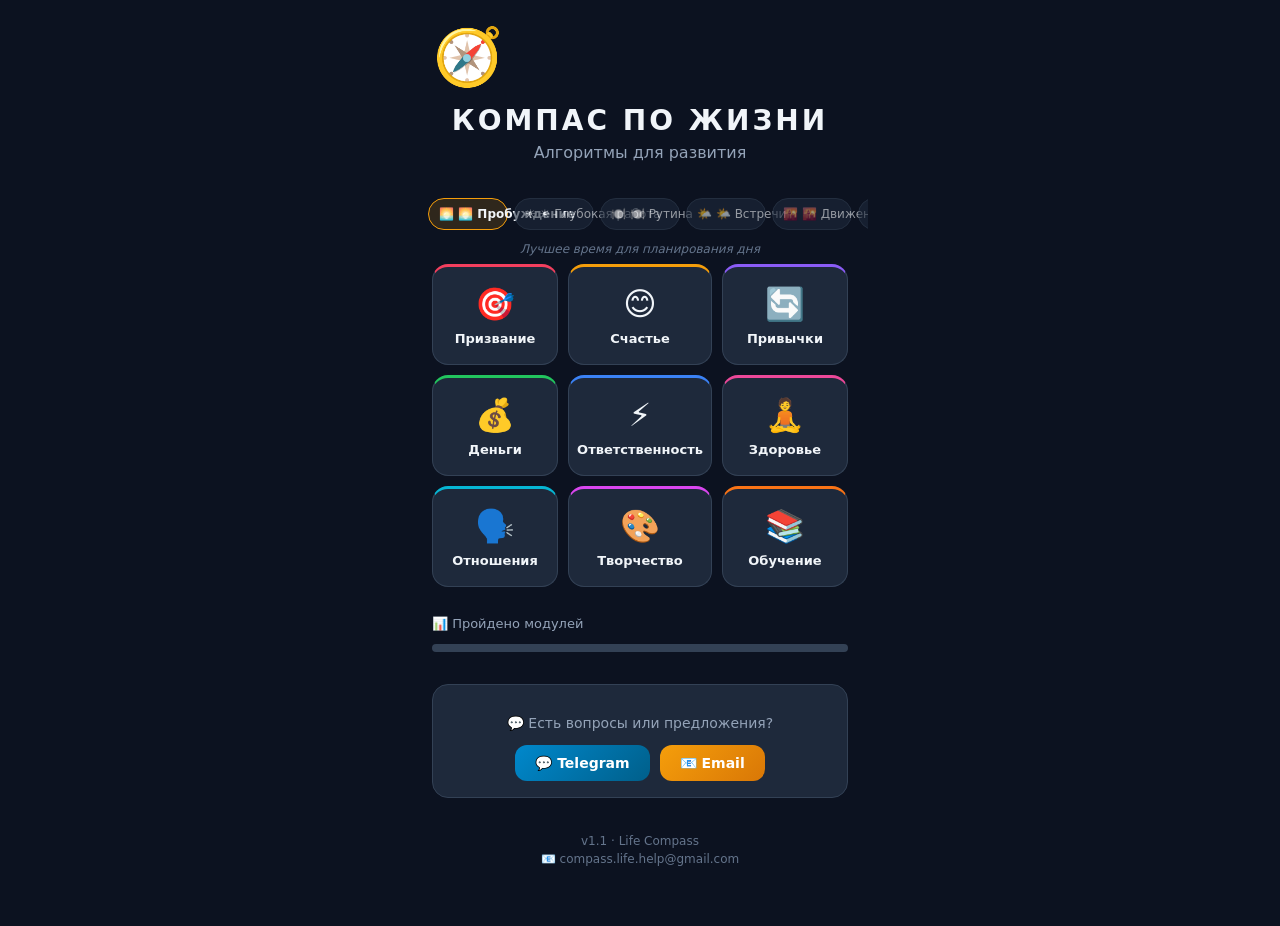
==== index.html @ d3839978 "Initial commit: Life Compass v1.0" ====
<!DOCTYPE html>
<html lang="ru">
<head>
  <meta charset="UTF-8">
  <meta name="viewport" content="width=device-width, initial-scale=1.0">
  <meta name="theme-color" content="#0c1220">
  <meta name="apple-mobile-web-app-capable" content="yes">
  <meta name="apple-mobile-web-app-status-bar-style" content="black-translucent">
  <title>КОМПАС ПО ЖИЗНИ — Алгоритмы для развития</title>
  <meta name="apple-mobile-web-app-title" content="Компас">
  <link rel="manifest" href="./manifest.json">
  <link rel="apple-touch-icon" href="./assets/icons/icon-192.png">
  <link rel="stylesheet" href="./css/styles.css">
  <style>
    .compass-header { text-align:center; padding:24px 16px 8px; }
    .compass-header h1 { font-size:28px; letter-spacing:3px; margin:0; }
    .compass-header .subtitle { font-size:16px; color:var(--text2); margin-top:6px; font-weight:500; }
    .compass-logo { width:72px; height:72px; margin-bottom:8px; font-size:56px; }
    .day-cycle-bar { display:flex; gap:6px; overflow-x:auto; padding:12px 16px; margin:0 -4px; }
    .day-cycle-bar::-webkit-scrollbar { display:none; }
    .cycle-pill { min-width:80px; text-align:center; padding:8px 10px; border-radius:20px; background:var(--card); border:1px solid var(--border); font-size:12px; white-space:nowrap; opacity:0.6; }
    .cycle-pill.active { opacity:1; border-color:var(--accent); background:rgba(245,158,11,0.15); font-weight:700; }
    .cycle-hint { text-align:center; font-size:12px; color:var(--text3); padding:0 16px 8px; }
    .mod-grid { display:grid; grid-template-columns:repeat(3,1fr); gap:10px; padding:0 16px 16px; }
    .mod-card { display:flex; flex-direction:column; align-items:center; justify-content:center; gap:8px; padding:18px 8px; background:var(--card); border:1px solid var(--border); border-radius:16px; text-decoration:none; color:var(--text); transition:all .2s; }
    .mod-card:hover { transform:translateY(-3px); border-color:var(--accent); }
    .mod-card .icon { font-size:32px; }
    .mod-card .label { font-size:13px; font-weight:600; text-align:center; }
    .daily-task-box { margin:16px; padding:16px; background:linear-gradient(135deg, rgba(245,158,11,0.1), rgba(139,92,246,0.1)); border-radius:16px; border-left:4px solid var(--accent); }
    .daily-task-box.done { opacity:.6; border-left-color:var(--success); }
    .daily-task-box .task-header { font-size:13px; color:var(--text2); margin-bottom:8px; }
    .daily-task-box .task-text { font-weight:600; margin-bottom:12px; }
    .daily-task-btn { background:linear-gradient(135deg,var(--accent),var(--accent2)); color:#fff; border:none; padding:12px 20px; border-radius:12px; font-size:14px; font-weight:600; cursor:pointer; width:100%; }
    .daily-task-btn:disabled { opacity:0.5; cursor:default; }
    .progress-section { padding:0 16px 16px; }
    .progress-bar-wrap { height:8px; background:var(--border); border-radius:4px; overflow:hidden; margin-top:8px; }
    .progress-bar-fill { height:100%; background:linear-gradient(90deg, var(--accent), var(--accent2)); border-radius:4px; width:0%; transition:width .6s ease; }
    .feedback-block { margin:16px; padding:16px; background:var(--card); border-radius:16px; border:1px solid var(--border); text-align:center; }
    .feedback-buttons { display:flex; gap:10px; justify-content:center; flex-wrap:wrap; margin-top:12px; }
    .feedback-btn { display:inline-flex; align-items:center; gap:6px; padding:10px 20px; border-radius:12px; text-decoration:none; font-weight:600; font-size:14px; color:#fff; transition:all .2s; }
    .feedback-btn:hover { transform:translateY(-2px); filter:brightness(1.1); }
    .fb-tg { background:linear-gradient(135deg,#0088cc,#005f8a); }
    .fb-wa { background:linear-gradient(135deg,#25D366,#128C7E); }
    .fb-mail { background:linear-gradient(135deg,#f59e0b,#d97706); }
    .footer { text-align:center; padding:20px 16px; font-size:12px; color:var(--text3); }
  </style>
</head>
<body>
  <div class="app">
    <div class="screen active" id="screen-home">
      <div class="compass-header">
        <div class="compass-logo">🧭</div>
        <h1 data-i18n="app_title">КОМПАС ПО ЖИЗНИ</h1>
        <p class="subtitle" data-i18n="app_subtitle">Алгоритмы для развития</p>
      </div>

      <div class="day-cycle-bar" id="dayCycleBar"></div>
      <div class="cycle-hint" id="cycleHint"></div>

      <div class="mod-grid">
        <a href="./modules/purpose/index.html" class="mod-card" style="border-top:3px solid #f43f5e">
          <span class="icon">🎯</span>
          <span class="label" data-i18n="cat_purpose">Призвание</span>
        </a>
        <a href="./modules/happiness/index.html" class="mod-card" style="border-top:3px solid #f59e0b">
          <span class="icon">😊</span>
          <span class="label" data-i18n="cat_happiness">Счастье</span>
        </a>
        <a href="./modules/habits/index.html" class="mod-card" style="border-top:3px solid #8b5cf6">
          <span class="icon">🔄</span>
          <span class="label" data-i18n="cat_habits">Привычки</span>
        </a>
        <a href="./modules/money/index.html" class="mod-card" style="border-top:3px solid #22c55e">
          <span class="icon">💰</span>
          <span class="label" data-i18n="cat_money">Деньги</span>
        </a>
        <a href="./modules/responsibility/index.html" class="mod-card" style="border-top:3px solid #3b82f6">
          <span class="icon">⚡</span>
          <span class="label" data-i18n="cat_responsibility">Ответственность</span>
        </a>
        <a href="./modules/health/index.html" class="mod-card" style="border-top:3px solid #ec4899">
          <span class="icon">🧘</span>
          <span class="label" data-i18n="cat_health">Здоровье</span>
        </a>
        <a href="./modules/relationships/index.html" class="mod-card" style="border-top:3px solid #06b6d4">
          <span class="icon">🗣️</span>
          <span class="label" data-i18n="cat_relationships">Отношения</span>
        </a>
        <a href="./modules/creativity/index.html" class="mod-card" style="border-top:3px solid #d946ef">
          <span class="icon">🎨</span>
          <span class="label" data-i18n="cat_creativity">Творчество</span>
        </a>
        <a href="./modules/learning/index.html" class="mod-card" style="border-top:3px solid #f97316">
          <span class="icon">📚</span>
          <span class="label" data-i18n="cat_learning">Обучение</span>
        </a>
      </div>

      <div class="daily-task-box" id="dailyTaskBox" style="display:none">
        <p class="task-header">🎯 <span data-i18n="daily_task_title">Задание на сегодня</span></p>
        <p class="task-text" id="dailyTaskText">—</p>
        <button class="daily-task-btn" id="dailyTaskBtn" onclick="completeDailyTask()" data-i18n="daily_task_done">✅ Выполнено</button>
      </div>

      <div class="progress-section">
        <p style="font-size:13px;color:var(--text2)" data-i18n="progress_modules">📊 Пройдено модулей</p>
        <div class="progress-bar-wrap"><div class="progress-bar-fill" id="moduleProgress"></div></div>
      </div>

      <div class="feedback-block">
        <p style="color:var(--text2);font-size:14px">💬 <span data-i18n="feedback_title">Есть вопросы или предложения?</span></p>
        <div class="feedback-buttons">
          <a href="https://t.me/compass_life_help" target="_blank" rel="noopener" class="feedback-btn fb-tg">💬 Telegram</a>
          <a href="mailto:compass.life.help@gmail.com" class="feedback-btn fb-mail">📧 Email</a>
        </div>
      </div>

      <div class="footer">
        <span data-i18n="footer_text">v1.1 · Life Compass</span>
        <span style="display:block;margin-top:4px">📧 compass.life.help@gmail.com</span>
      </div>
    </div>
  </div>

  <div class="toast" id="toast"></div>

  <script src="./core/locales.js"></script>
  <script src="./core/registry.js"></script>
  <script src="./core/theme.js"></script>
  <script src="./core/progressEngine.js"></script>
  <script>
    window.currentLang = localStorage.getItem('language') || 'ru';
  </script>
  <script src="./core/engine.js"></script>
  <script src="./core/tracker.js"></script>
  <script src="./core/app.js"></script>
  <script>
    function renderDayCycle() {
      const cycle = (typeof getDayCycle === 'function') ? getDayCycle() : null;
      if(!cycle) return;
      const bar = document.getElementById('dayCycleBar');
      const hint = document.getElementById('cycleHint');
      if(!bar) return;
      const slots = [
        { key:'awakening',  h:[6,7,8],      label:'🌅 ' + t('day_cycle_awakening') },
        { key:'deep',       h:[9,10,11],    label:'☀️ ' + t('day_cycle_deep') },
        { key:'routine',    h:[12,13],      label:'🍽️ ' + t('day_cycle_routine') },
        { key:'social',     h:[14,15,16],   label:'🌤️ ' + t('day_cycle_social') },
        { key:'physical',   h:[17,18],      label:'🌇 ' + t('day_cycle_physical') },
        { key:'reflect',    h:[19,20,21],   label:'🌙 ' + t('day_cycle_reflect') },
        { key:'rest',       h:[22,23,0,1,2,3,4,5], label:'😴 ' + t('day_cycle_rest') }
      ];
      bar.innerHTML = slots.map(s => {
        const active = s.h.includes(new Date().getHours()) ? 'active' : '';
        return `<div class="cycle-pill ${active}">${s.label}</div>`;
      }).join('');
      if(hint) hint.textContent = t('day_cycle_hint_' + cycle.type) || '';
    }
    renderDayCycle();
    setInterval(renderDayCycle, 60000);

    function updateModuleProgress() {
      const profile = (typeof ProgressEngine !== 'undefined') ? ProgressEngine.getCrossModuleProfile() : { completed:0, total:5 };
      const pct = Math.round((profile.completed / profile.total) * 100);
      const fill = document.getElementById('moduleProgress');
      if(fill) fill.style.width = pct + '%';
    }
    updateModuleProgress();

    function renderDailyTask() {
      const box = document.getElementById('dailyTaskBox');
      const text = document.getElementById('dailyTaskText');
      const task = (typeof ProgressEngine !== 'undefined') ? ProgressEngine.getDailyAction() : null;
      if(task && text) {
        text.textContent = task.text || task;
        box.style.display = 'block';
      }
    }
    renderDailyTask();

    if('serviceWorker' in navigator) {
      navigator.serviceWorker.register('./sw.js').then(r => console.log('SW ok', r.scope)).catch(e => console.error('SW err', e));
    }
  </script>
</body>
</html>
---- css/styles.css ----
/* ===== Life Compass — Global Styles ===== */
* { box-sizing: border-box; }

.app { max-width: 480px; margin: 0 auto; min-height: 100vh; }
.screen { display: none; padding: 0 16px 40px; }
.screen.active { display: block; }

/* Header */
.module-header { text-align: center; padding: 20px 16px 8px; }
.module-header .module-icon { font-size: 48px; margin-bottom: 4px; }
.module-header h1 { font-size: 26px; margin: 0; letter-spacing: 2px; }
.module-header .module-subtitle { font-size: 15px; color: var(--text2); margin-top: 4px; }

/* Status bar */
.status-bar { display: flex; align-items: center; gap: 8px; background: var(--card); padding: 10px 14px; border-radius: 12px; margin: 12px 16px; font-size: 13px; color: var(--text2); }
.status-bar .dot { width: 8px; height: 8px; background: var(--success); border-radius: 50%; }

/* Lang switcher */
.lang-switcher { display: flex; gap: 8px; justify-content: center; padding: 8px 16px; }
.lang-btn, .theme-btn { background: var(--card); border: 1px solid var(--border); color: var(--text2); padding: 8px 14px; border-radius: 10px; font-size: 13px; cursor: pointer; }
.lang-btn.active { border-color: var(--accent); color: var(--accent); font-weight: 600; }

/* Category buttons */
.cat-grid { display: grid; grid-template-columns: repeat(2, 1fr); gap: 10px; padding: 0 16px 16px; }
.cat-btn { display: flex; flex-direction: column; align-items: center; justify-content: center; gap: 6px; padding: 16px 8px; background: var(--card); border: 1px solid var(--border); border-radius: 14px; color: var(--text); text-decoration: none; font-size: 13px; font-weight: 600; cursor: pointer; transition: all .2s; min-height: 90px; }
.cat-btn:hover { transform: translateY(-2px); border-color: var(--accent); }
.cat-btn .cat-icon { font-size: 28px; }

/* Quiz */
.question-card { background: var(--card); border: 1px solid var(--border); border-radius: 16px; padding: 20px; margin: 16px 0; }
.question-num { font-size: 12px; color: var(--text3); margin-bottom: 8px; text-transform: uppercase; letter-spacing: 1px; }
.question-text { font-size: 18px; margin: 0 0 16px; line-height: 1.4; }
.options { display: flex; flex-direction: column; gap: 10px; }
.option-btn { background: var(--card); border: 1px solid var(--border); color: var(--text); padding: 14px 16px; border-radius: 12px; font-size: 15px; cursor: pointer; text-align: left; transition: all .2s; }
.option-btn:hover { background: rgba(245,158,11,0.1); border-color: var(--accent); }

/* Results */
.results-header { text-align: center; padding: 20px 0; }
.result-icon { font-size: 48px; margin-bottom: 8px; }
.result-card { background: var(--card); border: 1px solid var(--border); border-left: 4px solid var(--accent); border-radius: 14px; padding: 16px; margin-bottom: 12px; cursor: pointer; transition: all .2s; }
.result-card:hover { transform: translateX(4px); }
.result-card.expanded .result-detail { display: block; }
.result-title { font-size: 16px; font-weight: 700; margin-bottom: 6px; }
.result-badges { display: flex; gap: 6px; flex-wrap: wrap; margin-bottom: 8px; }
.badge { font-size: 11px; padding: 4px 10px; border-radius: 20px; font-weight: 600; }
.badge.prio-fast { background: rgba(34,197,94,0.15); color: #22c55e; }
.badge.prio-medium { background: rgba(245,158,11,0.15); color: #f59e0b; }
.badge.prio-slow { background: rgba(148,163,184,0.15); color: #94a3b8; }
.badge.rel-high { background: rgba(34,197,94,0.15); color: #22c55e; }
.badge.rel-medium { background: rgba(245,158,11,0.15); color: #f59e0b; }
.badge.rel-low { background: rgba(239,68,68,0.15); color: #ef4444; }
.result-detail { display: none; margin-top: 12px; font-size: 14px; line-height: 1.6; }
.result-detail h4 { margin: 12px 0 6px; font-size: 13px; text-transform: uppercase; letter-spacing: 1px; color: var(--text2); }
.result-detail ol, .result-detail ul { padding-left: 18px; margin: 0; }
.result-detail li { margin-bottom: 6px; }
.daily-action-box { background: rgba(245,158,11,0.1); border-left: 3px solid var(--accent); padding: 10px 14px; border-radius: 8px; margin: 12px 0; }
.no-results { text-align: center; padding: 40px 20px; color: var(--text2); }

/* Habit tracker */
.habit-tracker { display: flex; gap: 4px; margin: 12px 0; justify-content: center; }
.habit-day { width: 22px; height: 22px; border-radius: 5px; background: var(--border); }
.habit-day.done { background: var(--success); }
.habit-day.missed { background: var(--danger); opacity: 0.4; }
.habit-day.today { border: 2px solid var(--accent); }

/* Support block (payments) */
.support-block { margin: 16px; padding: 20px; background: var(--card); border-radius: 16px; border: 1px solid var(--border); }
.support-header { text-align: center; margin-bottom: 12px; }
.support-heart { font-size: 24px; }
.support-title { font-size: 16px; font-weight: 700; }
.support-desc { text-align: center; font-size: 14px; color: var(--text2); margin-bottom: 16px; }
.support-methods { display: flex; flex-direction: column; gap: 10px; margin-bottom: 16px; }
.support-btn { display: flex; align-items: center; gap: 12px; padding: 14px 18px; border-radius: 12px; font-size: 15px; font-weight: 600; text-decoration: none; border: none; cursor: pointer; width: 100%; text-align: left; color: white; transition: all .2s; }
.support-btn:hover { transform: translateY(-2px); filter: brightness(1.1); }
.support-btn .btn-icon { font-size: 22px; flex-shrink: 0; }
.support-btn .btn-text { display: flex; flex-direction: column; gap: 2px; }
.support-btn .btn-label { font-weight: 700; font-size: 15px; }
.support-btn .btn-hint { font-weight: 400; font-size: 12px; opacity: 0.85; }
.support-btn.sbp { background: linear-gradient(135deg, #f59e0b, #d97706); }
.support-btn.tinkoff { background: linear-gradient(135deg, #333, #1a1a1a); }
.support-btn.evm { background: linear-gradient(135deg, #3b82f6, #1d4ed8); }
.support-btn.tron { background: linear-gradient(135deg, #ef4444, #b91c1c); }
.support-btn.bitcoin { background: linear-gradient(135deg, #f97316, #c2410c); }
.support-btn.solana { background: linear-gradient(135deg, #8b5cf6, #14b8a6); }
.support-legal { margin-top: 12px; padding: 12px; background: rgba(255,255,255,0.03); border: 1px solid var(--border); border-radius: 10px; font-size: 12px; color: var(--text3); line-height: 1.5; text-align: center; }

/* Footer */
.footer { text-align: center; padding: 20px 16px; font-size: 12px; color: var(--text3); }


/* ===== v1.1 ADDITIONS ===== */

/* Cross-module recommendation */
.cross-recommendation {
  background: linear-gradient(135deg, rgba(59,130,246,0.1), rgba(139,92,246,0.1));
  border: 1px solid var(--border);
  border-radius: 14px;
  padding: 14px 16px;
  margin: 12px 0;
}
.cross-recommendation h4 {
  margin: 0 0 8px;
  font-size: 13px;
  color: var(--accent);
  text-transform: uppercase;
  letter-spacing: 1px;
}
.rec-item {
  font-size: 14px;
  color: var(--text2);
  line-height: 1.5;
  padding: 6px 0;
  border-bottom: 1px solid var(--border);
}
.rec-item:last-child { border-bottom: none; }

/* Daily task button (global) */
.daily-task-btn {
  background: linear-gradient(135deg, var(--accent), var(--accent2));
  color: #fff;
  border: none;
  padding: 12px 20px;
  border-radius: 12px;
  font-size: 14px;
  font-weight: 600;
  cursor: pointer;
  width: 100%;
  transition: all .2s;
}
.daily-task-btn:hover:not(:disabled) {
  filter: brightness(1.1);
  transform: translateY(-1px);
}
.daily-task-btn:disabled {
  opacity: 0.5;
  cursor: default;
}

/* Cycle hint */
.cycle-hint {
  text-align: center;
  font-size: 12px;
  color: var(--text3);
  padding: 0 16px 8px;
  font-style: italic;
}

/* Module index daily container */
.daily-container {
  padding: 0 16px 16px;
}

/* Animations */
@keyframes fadeIn {
  from { opacity: 0; transform: translateY(8px); }
  to { opacity: 1; transform: translateY(0); }
}
.result-card {
  animation: fadeIn 0.3s ease;
}
.question-card {
  animation: fadeIn 0.3s ease;
}
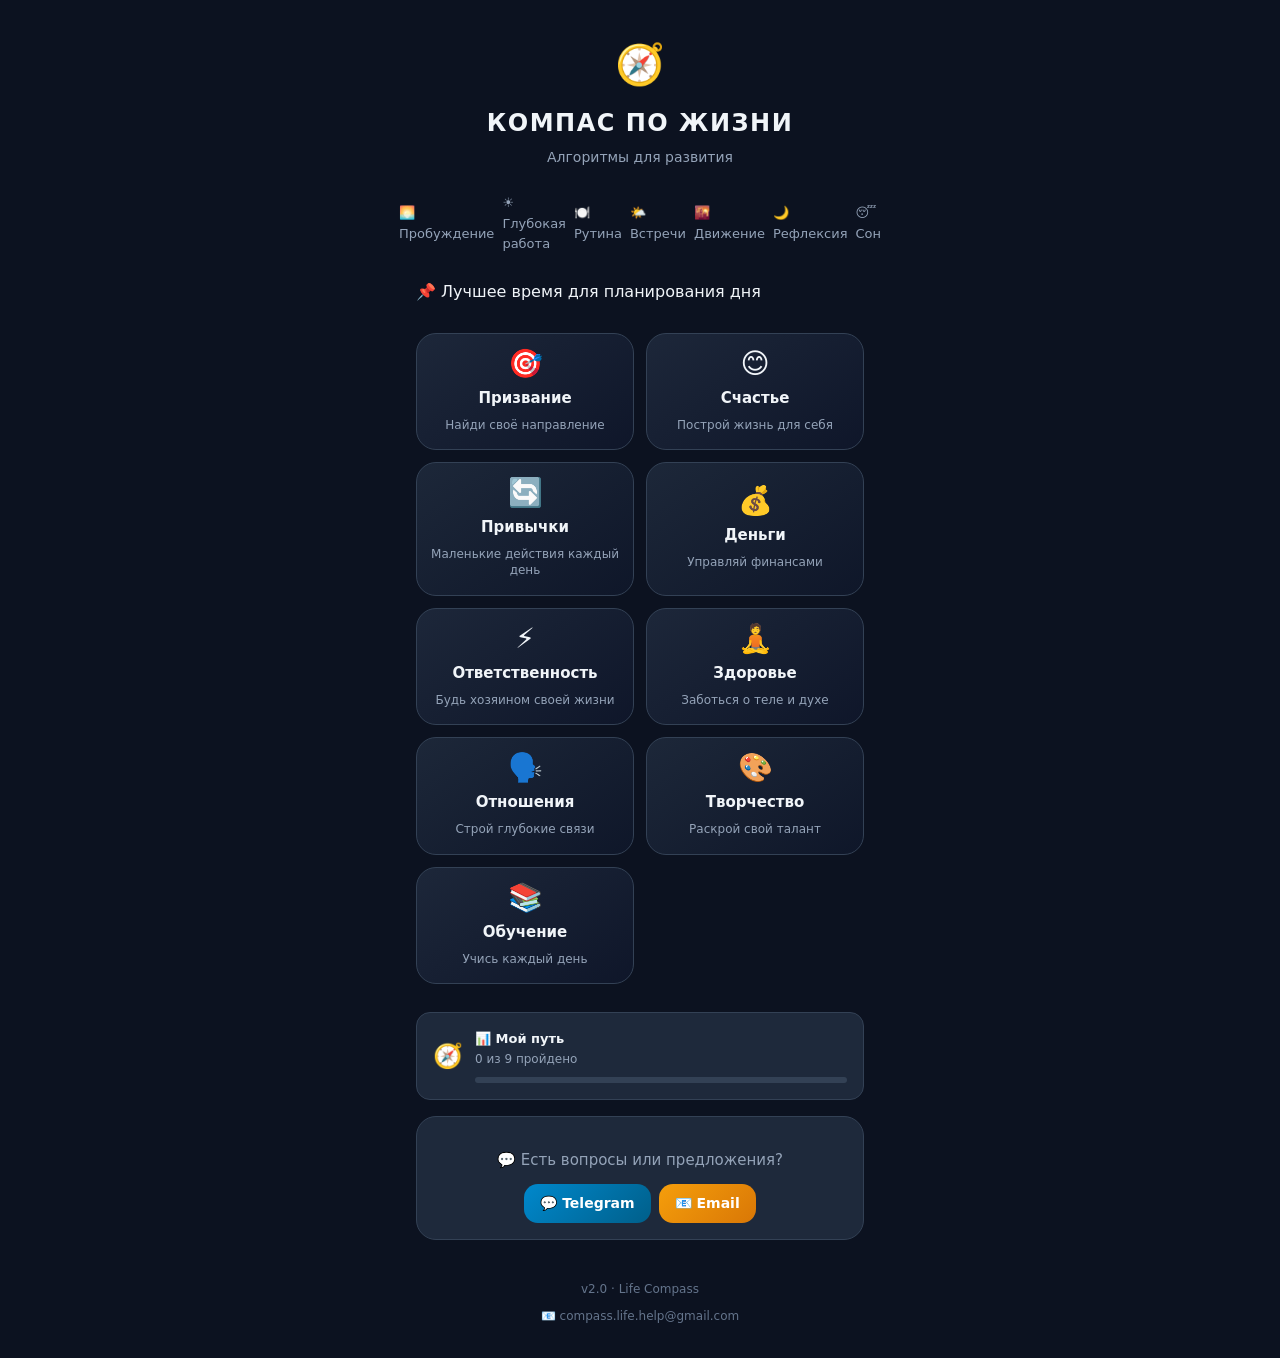
==== commit bf9e6fa6: "🧭 COMPASS LIFE v2.1 — ДИЗАЙН-СИСТЕМА 🎨 НОВОВВЕДЕНИЯ: - Внедрена единая дизайн-система (design tokens" ====
--- a/index.html
+++ b/index.html
@@ -10,120 +10,116 @@
   <meta name="apple-mobile-web-app-title" content="Компас">
   <link rel="manifest" href="./manifest.json">
   <link rel="apple-touch-icon" href="./assets/icons/icon-192.png">
+  <link rel="preconnect" href="https://fonts.googleapis.com">
+  <link rel="preconnect" href="https://fonts.gstatic.com" crossorigin>
+  <link href="https://fonts.googleapis.com/css2?family=Manrope:wght@400;500;600;700;800&display=swap" rel="stylesheet">
   <link rel="stylesheet" href="./css/styles.css">
-  <style>
-    .compass-header { text-align:center; padding:24px 16px 8px; }
-    .compass-header h1 { font-size:28px; letter-spacing:3px; margin:0; }
-    .compass-header .subtitle { font-size:16px; color:var(--text2); margin-top:6px; font-weight:500; }
-    .compass-logo { width:72px; height:72px; margin-bottom:8px; font-size:56px; }
-    .day-cycle-bar { display:flex; gap:6px; overflow-x:auto; padding:12px 16px; margin:0 -4px; }
-    .day-cycle-bar::-webkit-scrollbar { display:none; }
-    .cycle-pill { min-width:80px; text-align:center; padding:8px 10px; border-radius:20px; background:var(--card); border:1px solid var(--border); font-size:12px; white-space:nowrap; opacity:0.6; }
-    .cycle-pill.active { opacity:1; border-color:var(--accent); background:rgba(245,158,11,0.15); font-weight:700; }
-    .cycle-hint { text-align:center; font-size:12px; color:var(--text3); padding:0 16px 8px; }
-    .mod-grid { display:grid; grid-template-columns:repeat(3,1fr); gap:10px; padding:0 16px 16px; }
-    .mod-card { display:flex; flex-direction:column; align-items:center; justify-content:center; gap:8px; padding:18px 8px; background:var(--card); border:1px solid var(--border); border-radius:16px; text-decoration:none; color:var(--text); transition:all .2s; }
-    .mod-card:hover { transform:translateY(-3px); border-color:var(--accent); }
-    .mod-card .icon { font-size:32px; }
-    .mod-card .label { font-size:13px; font-weight:600; text-align:center; }
-    .daily-task-box { margin:16px; padding:16px; background:linear-gradient(135deg, rgba(245,158,11,0.1), rgba(139,92,246,0.1)); border-radius:16px; border-left:4px solid var(--accent); }
-    .daily-task-box.done { opacity:.6; border-left-color:var(--success); }
-    .daily-task-box .task-header { font-size:13px; color:var(--text2); margin-bottom:8px; }
-    .daily-task-box .task-text { font-weight:600; margin-bottom:12px; }
-    .daily-task-btn { background:linear-gradient(135deg,var(--accent),var(--accent2)); color:#fff; border:none; padding:12px 20px; border-radius:12px; font-size:14px; font-weight:600; cursor:pointer; width:100%; }
-    .daily-task-btn:disabled { opacity:0.5; cursor:default; }
-    .progress-section { padding:0 16px 16px; }
-    .progress-bar-wrap { height:8px; background:var(--border); border-radius:4px; overflow:hidden; margin-top:8px; }
-    .progress-bar-fill { height:100%; background:linear-gradient(90deg, var(--accent), var(--accent2)); border-radius:4px; width:0%; transition:width .6s ease; }
-    .feedback-block { margin:16px; padding:16px; background:var(--card); border-radius:16px; border:1px solid var(--border); text-align:center; }
-    .feedback-buttons { display:flex; gap:10px; justify-content:center; flex-wrap:wrap; margin-top:12px; }
-    .feedback-btn { display:inline-flex; align-items:center; gap:6px; padding:10px 20px; border-radius:12px; text-decoration:none; font-weight:600; font-size:14px; color:#fff; transition:all .2s; }
-    .feedback-btn:hover { transform:translateY(-2px); filter:brightness(1.1); }
-    .fb-tg { background:linear-gradient(135deg,#0088cc,#005f8a); }
-    .fb-wa { background:linear-gradient(135deg,#25D366,#128C7E); }
-    .fb-mail { background:linear-gradient(135deg,#f59e0b,#d97706); }
-    .footer { text-align:center; padding:20px 16px; font-size:12px; color:var(--text3); }
-  </style>
 </head>
 <body>
   <div class="app">
     <div class="screen active" id="screen-home">
-      <div class="compass-header">
-        <div class="compass-logo">🧭</div>
+      <!-- ===== HEADER ===== -->
+      <header class="module-header">
+        <span class="module-icon">🧭</span>
         <h1 data-i18n="app_title">КОМПАС ПО ЖИЗНИ</h1>
-        <p class="subtitle" data-i18n="app_subtitle">Алгоритмы для развития</p>
-      </div>
-
-      <div class="day-cycle-bar" id="dayCycleBar"></div>
-      <div class="cycle-hint" id="cycleHint"></div>
-
-      <div class="mod-grid">
-        <a href="./modules/purpose/index.html" class="mod-card" style="border-top:3px solid #f43f5e">
-          <span class="icon">🎯</span>
-          <span class="label" data-i18n="cat_purpose">Призвание</span>
-        </a>
-        <a href="./modules/happiness/index.html" class="mod-card" style="border-top:3px solid #f59e0b">
-          <span class="icon">😊</span>
-          <span class="label" data-i18n="cat_happiness">Счастье</span>
-        </a>
-        <a href="./modules/habits/index.html" class="mod-card" style="border-top:3px solid #8b5cf6">
-          <span class="icon">🔄</span>
-          <span class="label" data-i18n="cat_habits">Привычки</span>
-        </a>
-        <a href="./modules/money/index.html" class="mod-card" style="border-top:3px solid #22c55e">
-          <span class="icon">💰</span>
-          <span class="label" data-i18n="cat_money">Деньги</span>
-        </a>
-        <a href="./modules/responsibility/index.html" class="mod-card" style="border-top:3px solid #3b82f6">
-          <span class="icon">⚡</span>
-          <span class="label" data-i18n="cat_responsibility">Ответственность</span>
-        </a>
-        <a href="./modules/health/index.html" class="mod-card" style="border-top:3px solid #ec4899">
-          <span class="icon">🧘</span>
-          <span class="label" data-i18n="cat_health">Здоровье</span>
-        </a>
-        <a href="./modules/relationships/index.html" class="mod-card" style="border-top:3px solid #06b6d4">
-          <span class="icon">🗣️</span>
-          <span class="label" data-i18n="cat_relationships">Отношения</span>
-        </a>
-        <a href="./modules/creativity/index.html" class="mod-card" style="border-top:3px solid #d946ef">
-          <span class="icon">🎨</span>
-          <span class="label" data-i18n="cat_creativity">Творчество</span>
-        </a>
-        <a href="./modules/learning/index.html" class="mod-card" style="border-top:3px solid #f97316">
-          <span class="icon">📚</span>
-          <span class="label" data-i18n="cat_learning">Обучение</span>
-        </a>
-      </div>
-
+        <p class="module-subtitle" data-i18n="app_subtitle">Алгоритмы для развития</p>
+      </header>
+
+      <!-- ===== ДЕНЬ ЦИКЛА ===== -->
+      <div class="day-cycle" id="dayCycleBar"></div>
+      <p class="cycle-hint" id="cycleHint"></p>
+
+      <!-- ===== СЕТКА МОДУЛЕЙ (9) ===== -->
+      <div class="cat-grid mod-grid">
+        <a href="./modules/purpose/index.html" class="cat-btn mod-card">
+          <span class="cat-icon">🎯</span>
+          <span class="cat-title" data-i18n="cat_purpose">Призвание</span>
+          <span class="cat-subtitle" data-i18n="cat_purpose_sub">Найди своё направление</span>
+        </a>
+        <a href="./modules/happiness/index.html" class="cat-btn mod-card">
+          <span class="cat-icon">😊</span>
+          <span class="cat-title" data-i18n="cat_happiness">Счастье</span>
+          <span class="cat-subtitle" data-i18n="cat_happiness_sub">Построй жизнь для себя</span>
+        </a>
+        <a href="./modules/habits/index.html" class="cat-btn mod-card">
+          <span class="cat-icon">🔄</span>
+          <span class="cat-title" data-i18n="cat_habits">Привычки</span>
+          <span class="cat-subtitle" data-i18n="cat_habits_sub">Маленькие действия каждый день</span>
+        </a>
+        <a href="./modules/money/index.html" class="cat-btn mod-card">
+          <span class="cat-icon">💰</span>
+          <span class="cat-title" data-i18n="cat_money">Деньги</span>
+          <span class="cat-subtitle" data-i18n="cat_money_sub">Управляй финансами</span>
+        </a>
+        <a href="./modules/responsibility/index.html" class="cat-btn mod-card">
+          <span class="cat-icon">⚡</span>
+          <span class="cat-title" data-i18n="cat_responsibility">Ответственность</span>
+          <span class="cat-subtitle" data-i18n="cat_responsibility_sub">Будь хозяином своей жизни</span>
+        </a>
+        <a href="./modules/health/index.html" class="cat-btn mod-card">
+          <span class="cat-icon">🧘</span>
+          <span class="cat-title" data-i18n="cat_health">Здоровье</span>
+          <span class="cat-subtitle" data-i18n="cat_health_sub">Заботься о теле и духе</span>
+        </a>
+        <a href="./modules/relationships/index.html" class="cat-btn mod-card">
+          <span class="cat-icon">🗣️</span>
+          <span class="cat-title" data-i18n="cat_relationships">Отношения</span>
+          <span class="cat-subtitle" data-i18n="cat_relationships_sub">Строй глубокие связи</span>
+        </a>
+        <a href="./modules/creativity/index.html" class="cat-btn mod-card">
+          <span class="cat-icon">🎨</span>
+          <span class="cat-title" data-i18n="cat_creativity">Творчество</span>
+          <span class="cat-subtitle" data-i18n="cat_creativity_sub">Раскрой свой талант</span>
+        </a>
+        <a href="./modules/learning/index.html" class="cat-btn mod-card">
+          <span class="cat-icon">📚</span>
+          <span class="cat-title" data-i18n="cat_learning">Обучение</span>
+          <span class="cat-subtitle" data-i18n="cat_learning_sub">Учись каждый день</span>
+        </a>
+      </div>
+
+      <!-- ===== ПРОГРЕСС ===== -->
+      <div class="progress-block">
+        <span class="progress-icon">🧭</span>
+        <div class="progress-info">
+          <div class="progress-title" data-i18n="progress_modules">📊 Мой путь</div>
+          <div class="progress-text" id="progressText">0 из 9 пройдено</div>
+          <div class="progress-bar">
+            <div class="progress-fill" id="moduleProgress" style="width:0%"></div>
+          </div>
+        </div>
+      </div>
+
+      <!-- ===== ЕЖЕДНЕВНОЕ ЗАДАНИЕ ===== -->
       <div class="daily-task-box" id="dailyTaskBox" style="display:none">
-        <p class="task-header">🎯 <span data-i18n="daily_task_title">Задание на сегодня</span></p>
-        <p class="task-text" id="dailyTaskText">—</p>
+        <div class="daily-task-header">
+          <span class="daily-task-icon">🎯</span>
+          <span class="daily-task-title" data-i18n="daily_task_title">Задание на сегодня</span>
+        </div>
+        <p class="daily-task-text" id="dailyTaskText">—</p>
         <button class="daily-task-btn" id="dailyTaskBtn" onclick="completeDailyTask()" data-i18n="daily_task_done">✅ Выполнено</button>
       </div>
 
-      <div class="progress-section">
-        <p style="font-size:13px;color:var(--text2)" data-i18n="progress_modules">📊 Пройдено модулей</p>
-        <div class="progress-bar-wrap"><div class="progress-bar-fill" id="moduleProgress"></div></div>
-      </div>
-
+      <!-- ===== ОБРАТНАЯ СВЯЗЬ ===== -->
       <div class="feedback-block">
-        <p style="color:var(--text2);font-size:14px">💬 <span data-i18n="feedback_title">Есть вопросы или предложения?</span></p>
+        <p class="feedback-title">💬 <span data-i18n="feedback_title">Есть вопросы или предложения?</span></p>
         <div class="feedback-buttons">
-          <a href="https://t.me/compass_life_help" target="_blank" rel="noopener" class="feedback-btn fb-tg">💬 Telegram</a>
-          <a href="mailto:compass.life.help@gmail.com" class="feedback-btn fb-mail">📧 Email</a>
+          <a href="https://t.me/compass_life_help" target="_blank" rel="noopener" class="feedback-btn feedback-telegram">💬 Telegram</a>
+          <a href="mailto:compass.life.help@gmail.com" class="feedback-btn feedback-email">📧 Email</a>
         </div>
       </div>
 
-      <div class="footer">
-        <span data-i18n="footer_text">v1.1 · Life Compass</span>
-        <span style="display:block;margin-top:4px">📧 compass.life.help@gmail.com</span>
-      </div>
+      <!-- ===== ФУТЕР ===== -->
+      <footer class="footer">
+        <span data-i18n="footer_text">v2.0 · Life Compass</span>
+        <span style="display:block;margin-top:var(--space-2)">📧 compass.life.help@gmail.com</span>
+      </footer>
     </div>
   </div>
 
   <div class="toast" id="toast"></div>
 
+  <!-- ===== СКРИПТЫ ===== -->
   <script src="./core/locales.js"></script>
   <script src="./core/registry.js"></script>
   <script src="./core/theme.js"></script>
@@ -134,53 +130,94 @@
   <script src="./core/engine.js"></script>
   <script src="./core/tracker.js"></script>
   <script src="./core/app.js"></script>
+
   <script>
+    // ===== ЦИКЛ ДНЯ =====
     function renderDayCycle() {
       const cycle = (typeof getDayCycle === 'function') ? getDayCycle() : null;
-      if(!cycle) return;
+      if (!cycle) return;
       const bar = document.getElementById('dayCycleBar');
       const hint = document.getElementById('cycleHint');
-      if(!bar) return;
+      if (!bar) return;
+
       const slots = [
-        { key:'awakening',  h:[6,7,8],      label:'🌅 ' + t('day_cycle_awakening') },
-        { key:'deep',       h:[9,10,11],    label:'☀️ ' + t('day_cycle_deep') },
-        { key:'routine',    h:[12,13],      label:'🍽️ ' + t('day_cycle_routine') },
-        { key:'social',     h:[14,15,16],   label:'🌤️ ' + t('day_cycle_social') },
-        { key:'physical',   h:[17,18],      label:'🌇 ' + t('day_cycle_physical') },
-        { key:'reflect',    h:[19,20,21],   label:'🌙 ' + t('day_cycle_reflect') },
-        { key:'rest',       h:[22,23,0,1,2,3,4,5], label:'😴 ' + t('day_cycle_rest') }
+        { key: 'awakening', h: [6,7,8], label: t('day_cycle_awakening') },
+        { key: 'deep', h: [9,10,11], label: t('day_cycle_deep') },
+        { key: 'routine', h: [12,13], label: t('day_cycle_routine') },
+        { key: 'social', h: [14,15,16], label: t('day_cycle_social') },
+        { key: 'physical', h: [17,18], label: t('day_cycle_physical') },
+        { key: 'reflect', h: [19,20,21], label: t('day_cycle_reflect') },
+        { key: 'rest', h: [22,23,0,1,2,3,4,5], label: t('day_cycle_rest') }
       ];
+
+      const currentHour = new Date().getHours();
       bar.innerHTML = slots.map(s => {
-        const active = s.h.includes(new Date().getHours()) ? 'active' : '';
-        return `<div class="cycle-pill ${active}">${s.label}</div>`;
+        const active = s.h.includes(currentHour) ? 'active' : '';
+        return `<span class="cycle-pill ${active}">${s.label}</span>`;
       }).join('');
-      if(hint) hint.textContent = t('day_cycle_hint_' + cycle.type) || '';
-    }
+
+      if (hint) {
+        const hintKey = 'day_cycle_hint_' + cycle.type;
+        hint.textContent = t(hintKey) || '';
+      }
+    }
+
     renderDayCycle();
     setInterval(renderDayCycle, 60000);
 
-    function updateModuleProgress() {
-      const profile = (typeof ProgressEngine !== 'undefined') ? ProgressEngine.getCrossModuleProfile() : { completed:0, total:5 };
+    // ===== ПРОГРЕСС =====
+    function updateProgress() {
+      const profile = (typeof ProgressEngine !== 'undefined')
+        ? ProgressEngine.getCrossModuleProfile()
+        : { completed: 0, total: 9 };
       const pct = Math.round((profile.completed / profile.total) * 100);
       const fill = document.getElementById('moduleProgress');
-      if(fill) fill.style.width = pct + '%';
-    }
-    updateModuleProgress();
-
+      const text = document.getElementById('progressText');
+      if (fill) fill.style.width = pct + '%';
+      if (text) text.textContent = `${profile.completed} из ${profile.total} пройдено`;
+    }
+    updateProgress();
+
+    // ===== ЕЖЕДНЕВНОЕ ЗАДАНИЕ =====
     function renderDailyTask() {
       const box = document.getElementById('dailyTaskBox');
       const text = document.getElementById('dailyTaskText');
+      const btn = document.getElementById('dailyTaskBtn');
       const task = (typeof ProgressEngine !== 'undefined') ? ProgressEngine.getDailyAction() : null;
-      if(task && text) {
-        text.textContent = task.text || task;
+      if (task && text) {
+        text.textContent = typeof task === 'string' ? task : (task.text || '');
         box.style.display = 'block';
+        // Проверим, выполнено ли уже сегодня
+        const today = new Date().toDateString();
+        const doneKey = 'compass_task_daily_' + today;
+        if (localStorage.getItem(doneKey)) {
+          btn.disabled = true;
+          btn.textContent = t('daily_task_done') || '✅ Выполнено';
+          box.classList.add('done');
+        } else {
+          btn.disabled = false;
+          btn.textContent = t('daily_task_done') || '✅ Выполнено';
+          box.classList.remove('done');
+        }
       }
     }
     renderDailyTask();
 
-    if('serviceWorker' in navigator) {
-      navigator.serviceWorker.register('./sw.js').then(r => console.log('SW ok', r.scope)).catch(e => console.error('SW err', e));
+    // ===== ОБРАБОТЧИК ВЫПОЛНЕНИЯ ЗАДАНИЯ =====
+    window.completeDailyTask = function() {
+      if (typeof ProgressEngine !== 'undefined') {
+        ProgressEngine.completeTask('daily');
+        renderDailyTask();
+        if (typeof showToast === 'function') showToast('✅ Задание выполнено!');
+      }
+    };
+
+    // ===== SERVICE WORKER =====
+    if ('serviceWorker' in navigator) {
+      navigator.serviceWorker.register('./sw.js')
+        .then(r => console.log('✅ SW registered:', r.scope))
+        .catch(e => console.error('❌ SW registration failed:', e));
     }
   </script>
 </body>
-</html>+</html>
--- a/css/styles.css
+++ b/css/styles.css
@@ -1,163 +1,979 @@
-/* ===== Life Compass — Global Styles ===== */
-* { box-sizing: border-box; }
-
-.app { max-width: 480px; margin: 0 auto; min-height: 100vh; }
-.screen { display: none; padding: 0 16px 40px; }
-.screen.active { display: block; }
-
-/* Header */
-.module-header { text-align: center; padding: 20px 16px 8px; }
-.module-header .module-icon { font-size: 48px; margin-bottom: 4px; }
-.module-header h1 { font-size: 26px; margin: 0; letter-spacing: 2px; }
-.module-header .module-subtitle { font-size: 15px; color: var(--text2); margin-top: 4px; }
-
-/* Status bar */
-.status-bar { display: flex; align-items: center; gap: 8px; background: var(--card); padding: 10px 14px; border-radius: 12px; margin: 12px 16px; font-size: 13px; color: var(--text2); }
-.status-bar .dot { width: 8px; height: 8px; background: var(--success); border-radius: 50%; }
-
-/* Lang switcher */
-.lang-switcher { display: flex; gap: 8px; justify-content: center; padding: 8px 16px; }
-.lang-btn, .theme-btn { background: var(--card); border: 1px solid var(--border); color: var(--text2); padding: 8px 14px; border-radius: 10px; font-size: 13px; cursor: pointer; }
-.lang-btn.active { border-color: var(--accent); color: var(--accent); font-weight: 600; }
-
-/* Category buttons */
-.cat-grid { display: grid; grid-template-columns: repeat(2, 1fr); gap: 10px; padding: 0 16px 16px; }
-.cat-btn { display: flex; flex-direction: column; align-items: center; justify-content: center; gap: 6px; padding: 16px 8px; background: var(--card); border: 1px solid var(--border); border-radius: 14px; color: var(--text); text-decoration: none; font-size: 13px; font-weight: 600; cursor: pointer; transition: all .2s; min-height: 90px; }
-.cat-btn:hover { transform: translateY(-2px); border-color: var(--accent); }
-.cat-btn .cat-icon { font-size: 28px; }
-
-/* Quiz */
-.question-card { background: var(--card); border: 1px solid var(--border); border-radius: 16px; padding: 20px; margin: 16px 0; }
-.question-num { font-size: 12px; color: var(--text3); margin-bottom: 8px; text-transform: uppercase; letter-spacing: 1px; }
-.question-text { font-size: 18px; margin: 0 0 16px; line-height: 1.4; }
-.options { display: flex; flex-direction: column; gap: 10px; }
-.option-btn { background: var(--card); border: 1px solid var(--border); color: var(--text); padding: 14px 16px; border-radius: 12px; font-size: 15px; cursor: pointer; text-align: left; transition: all .2s; }
-.option-btn:hover { background: rgba(245,158,11,0.1); border-color: var(--accent); }
-
-/* Results */
-.results-header { text-align: center; padding: 20px 0; }
-.result-icon { font-size: 48px; margin-bottom: 8px; }
-.result-card { background: var(--card); border: 1px solid var(--border); border-left: 4px solid var(--accent); border-radius: 14px; padding: 16px; margin-bottom: 12px; cursor: pointer; transition: all .2s; }
-.result-card:hover { transform: translateX(4px); }
-.result-card.expanded .result-detail { display: block; }
-.result-title { font-size: 16px; font-weight: 700; margin-bottom: 6px; }
-.result-badges { display: flex; gap: 6px; flex-wrap: wrap; margin-bottom: 8px; }
-.badge { font-size: 11px; padding: 4px 10px; border-radius: 20px; font-weight: 600; }
-.badge.prio-fast { background: rgba(34,197,94,0.15); color: #22c55e; }
-.badge.prio-medium { background: rgba(245,158,11,0.15); color: #f59e0b; }
-.badge.prio-slow { background: rgba(148,163,184,0.15); color: #94a3b8; }
-.badge.rel-high { background: rgba(34,197,94,0.15); color: #22c55e; }
-.badge.rel-medium { background: rgba(245,158,11,0.15); color: #f59e0b; }
-.badge.rel-low { background: rgba(239,68,68,0.15); color: #ef4444; }
-.result-detail { display: none; margin-top: 12px; font-size: 14px; line-height: 1.6; }
-.result-detail h4 { margin: 12px 0 6px; font-size: 13px; text-transform: uppercase; letter-spacing: 1px; color: var(--text2); }
-.result-detail ol, .result-detail ul { padding-left: 18px; margin: 0; }
-.result-detail li { margin-bottom: 6px; }
-.daily-action-box { background: rgba(245,158,11,0.1); border-left: 3px solid var(--accent); padding: 10px 14px; border-radius: 8px; margin: 12px 0; }
-.no-results { text-align: center; padding: 40px 20px; color: var(--text2); }
-
-/* Habit tracker */
-.habit-tracker { display: flex; gap: 4px; margin: 12px 0; justify-content: center; }
-.habit-day { width: 22px; height: 22px; border-radius: 5px; background: var(--border); }
-.habit-day.done { background: var(--success); }
-.habit-day.missed { background: var(--danger); opacity: 0.4; }
-.habit-day.today { border: 2px solid var(--accent); }
-
-/* Support block (payments) */
-.support-block { margin: 16px; padding: 20px; background: var(--card); border-radius: 16px; border: 1px solid var(--border); }
-.support-header { text-align: center; margin-bottom: 12px; }
-.support-heart { font-size: 24px; }
-.support-title { font-size: 16px; font-weight: 700; }
-.support-desc { text-align: center; font-size: 14px; color: var(--text2); margin-bottom: 16px; }
-.support-methods { display: flex; flex-direction: column; gap: 10px; margin-bottom: 16px; }
-.support-btn { display: flex; align-items: center; gap: 12px; padding: 14px 18px; border-radius: 12px; font-size: 15px; font-weight: 600; text-decoration: none; border: none; cursor: pointer; width: 100%; text-align: left; color: white; transition: all .2s; }
-.support-btn:hover { transform: translateY(-2px); filter: brightness(1.1); }
-.support-btn .btn-icon { font-size: 22px; flex-shrink: 0; }
-.support-btn .btn-text { display: flex; flex-direction: column; gap: 2px; }
-.support-btn .btn-label { font-weight: 700; font-size: 15px; }
-.support-btn .btn-hint { font-weight: 400; font-size: 12px; opacity: 0.85; }
-.support-btn.sbp { background: linear-gradient(135deg, #f59e0b, #d97706); }
-.support-btn.tinkoff { background: linear-gradient(135deg, #333, #1a1a1a); }
-.support-btn.evm { background: linear-gradient(135deg, #3b82f6, #1d4ed8); }
-.support-btn.tron { background: linear-gradient(135deg, #ef4444, #b91c1c); }
-.support-btn.bitcoin { background: linear-gradient(135deg, #f97316, #c2410c); }
-.support-btn.solana { background: linear-gradient(135deg, #8b5cf6, #14b8a6); }
-.support-legal { margin-top: 12px; padding: 12px; background: rgba(255,255,255,0.03); border: 1px solid var(--border); border-radius: 10px; font-size: 12px; color: var(--text3); line-height: 1.5; text-align: center; }
-
-/* Footer */
-.footer { text-align: center; padding: 20px 16px; font-size: 12px; color: var(--text3); }
-
-
-/* ===== v1.1 ADDITIONS ===== */
-
-/* Cross-module recommendation */
+/* ============================================================
+   LIFE COMPASS — ГЛОБАЛЬНЫЕ СТИЛИ v3.0
+   ============================================================
+   Дизайн-система: CALM PREMIUM NAVIGATION
+   ============================================================ */
+
+/* ===== 1. ДИЗАЙН-ТОКЕНЫ (DESIGN TOKENS) ===== */
+:root {
+  /* Background */
+  --bg: #0B1220;
+  --bg-elevated: #111B2E;
+
+  /* Surfaces */
+  --card: #162236;
+  --card-hover: #1B2A42;
+
+  /* Borders */
+  --border: rgba(148, 163, 184, 0.14);
+  --border-hover: rgba(245, 158, 11, 0.45);
+
+  /* Text */
+  --text: #F1F5F9;
+  --text2: #94A3B8;
+  --text3: #64748B;
+
+  /* Brand */
+  --accent: #F59E0B;
+  --accent2: #F97316;
+  --blue: #38BDF8;
+
+  /* States */
+  --success: #22C55E;
+  --danger: #EF4444;
+
+  /* Radius */
+  --radius-sm: 10px;
+  --radius-md: 14px;
+  --radius-lg: 20px;
+  --radius-xl: 28px;
+
+  /* Spacing */
+  --space-1: 4px;
+  --space-2: 8px;
+  --space-3: 12px;
+  --space-4: 16px;
+  --space-5: 24px;
+  --space-6: 32px;
+  --space-7: 48px;
+
+  /* Shadows */
+  --shadow-card: 0 4px 16px rgba(0, 0, 0, 0.3);
+  --shadow-card-hover: 0 12px 30px rgba(0, 0, 0, 0.25);
+
+  /* Transitions */
+  --transition-fast: 0.2s ease;
+  --transition-medium: 0.25s ease;
+  --transition-slow: 0.4s ease;
+}
+
+[data-theme="light"] {
+  --bg: #F1F5F9;
+  --bg-elevated: #E2E8F0;
+  --card: #FFFFFF;
+  --card-hover: #F8FAFC;
+  --border: rgba(0, 0, 0, 0.08);
+  --border-hover: rgba(245, 158, 11, 0.6);
+  --text: #0F172A;
+  --text2: #475569;
+  --text3: #94A3B8;
+  --shadow-card: 0 4px 16px rgba(0, 0, 0, 0.06);
+  --shadow-card-hover: 0 12px 30px rgba(0, 0, 0, 0.08);
+}
+
+/* ===== 2. БАЗОВЫЕ СБРОСЫ ===== */
+* {
+  box-sizing: border-box;
+  -webkit-tap-highlight-color: transparent;
+}
+
+html, body {
+  margin: 0;
+  padding: 0;
+  min-height: 100vh;
+  background: var(--bg);
+  color: var(--text);
+  font-family: 'Manrope', -apple-system, BlinkMacSystemFont, 'Segoe UI', Roboto, 'Helvetica Neue', Arial, sans-serif;
+  font-size: 16px;
+  line-height: 1.6;
+  transition: background 0.3s ease, color 0.3s ease;
+}
+
+.app {
+  max-width: 480px;
+  margin: 0 auto;
+  padding: 0 var(--space-4) var(--space-6);
+  min-height: 100vh;
+  position: relative;
+}
+
+.screen {
+  display: none;
+  animation: fadeIn 0.4s cubic-bezier(0.4, 0, 0.2, 1);
+}
+
+.screen.active {
+  display: block;
+}
+
+/* ===== 3. СКРОЛЛБАР ===== */
+::-webkit-scrollbar { width: 4px; }
+::-webkit-scrollbar-track { background: var(--bg); }
+::-webkit-scrollbar-thumb { background: var(--text3); border-radius: var(--radius-sm); }
+
+/* ===== 4. HEADER (ГЛАВНЫЙ ЭКРАН) ===== */
+.module-header {
+  text-align: center;
+  padding: var(--space-5) 0 var(--space-4);
+}
+
+.module-header .module-icon {
+  font-size: 48px;
+  margin-bottom: var(--space-2);
+  display: block;
+}
+
+.module-header h1 {
+  font-size: 26px;
+  margin: 0;
+  font-weight: 800;
+  letter-spacing: 1.5px;
+  color: var(--text);
+}
+
+.module-header .module-subtitle {
+  font-size: 15px;
+  color: var(--text2);
+  margin-top: var(--space-2);
+}
+
+/* ===== 5. СТАТУС-БАР ===== */
+.status-bar {
+  display: flex;
+  align-items: center;
+  gap: var(--space-2);
+  background: var(--card);
+  padding: var(--space-3) var(--space-4);
+  border-radius: var(--radius-md);
+  margin: var(--space-3) 0;
+  border: 1px solid var(--border);
+  font-size: 13px;
+  color: var(--text2);
+}
+
+.status-bar .dot {
+  width: 8px;
+  height: 8px;
+  background: var(--success);
+  border-radius: 50%;
+  animation: dotPulse 2s infinite;
+}
+
+@keyframes dotPulse {
+  0%, 100% { opacity: 1; transform: scale(1); }
+  50% { opacity: 0.4; transform: scale(0.9); }
+}
+
+/* ===== 6. ПЕРЕКЛЮЧАТЕЛЬ ЯЗЫКА/ТЕМЫ ===== */
+.lang-switcher {
+  display: flex;
+  gap: var(--space-2);
+  justify-content: center;
+  padding: var(--space-2) 0;
+  flex-wrap: wrap;
+}
+
+.lang-btn,
+.theme-btn {
+  background: var(--card);
+  border: 1px solid var(--border);
+  color: var(--text2);
+  padding: var(--space-2) var(--space-3);
+  border-radius: var(--radius-sm);
+  font-size: 13px;
+  cursor: pointer;
+  transition: all var(--transition-fast);
+}
+
+.lang-btn:hover,
+.theme-btn:hover {
+  border-color: var(--border-hover);
+  color: var(--text);
+}
+
+.lang-btn.active {
+  border-color: var(--accent);
+  color: var(--accent);
+  font-weight: 600;
+}
+
+.theme-btn {
+  font-size: 16px;
+  padding: var(--space-2) var(--space-3);
+}
+
+/* ===== 7. КАТЕГОРИИ (СЕТКА) ===== */
+.cat-grid {
+  display: grid;
+  grid-template-columns: repeat(2, 1fr);
+  gap: var(--space-3);
+  padding: var(--space-3) 0;
+}
+
+.cat-btn {
+  position: relative;
+  background: linear-gradient(145deg, rgba(30, 41, 59, 0.92), rgba(15, 23, 42, 0.92));
+  border: 1px solid var(--border);
+  border-radius: var(--radius-lg);
+  padding: var(--space-4) var(--space-3);
+  min-height: 112px;
+  display: flex;
+  flex-direction: column;
+  align-items: center;
+  justify-content: center;
+  gap: var(--space-2);
+  transition: transform var(--transition-medium), border-color var(--transition-medium), box-shadow var(--transition-medium), background var(--transition-medium);
+  cursor: pointer;
+  text-align: center;
+  color: var(--text);
+  text-decoration: none;
+}
+
+.cat-btn:hover {
+  transform: translateY(-4px);
+  border-color: var(--border-hover);
+  background: linear-gradient(145deg, rgba(36, 49, 69, 1), rgba(18, 28, 45, 1));
+  box-shadow: var(--shadow-card-hover);
+}
+
+.cat-btn:active {
+  transform: scale(0.97);
+}
+
+.cat-btn .cat-icon {
+  font-size: 28px;
+  line-height: 1;
+}
+
+.cat-btn .cat-title {
+  font-size: 15px;
+  font-weight: 600;
+}
+
+.cat-btn .cat-subtitle {
+  font-size: 12px;
+  color: var(--text2);
+  font-weight: 400;
+  line-height: 1.3;
+}
+
+/* Адаптив: на очень маленьких экранах уменьшаем отступы */
+@media (max-width: 360px) {
+  .cat-grid {
+    gap: var(--space-2);
+  }
+  .cat-btn {
+    padding: var(--space-3) var(--space-2);
+    min-height: 90px;
+  }
+  .cat-btn .cat-icon {
+    font-size: 24px;
+  }
+  .cat-btn .cat-title {
+    font-size: 13px;
+  }
+  .cat-btn .cat-subtitle {
+    font-size: 11px;
+  }
+}
+
+/* ===== 8. ВИЗУАЛЬНЫЙ ПРОГРЕСС (НОВЫЙ БЛОК) ===== */
+.progress-block {
+  background: var(--card);
+  border: 1px solid var(--border);
+  border-radius: var(--radius-md);
+  padding: var(--space-4);
+  margin: var(--space-4) 0;
+  display: flex;
+  align-items: center;
+  gap: var(--space-3);
+}
+
+.progress-block .progress-icon {
+  font-size: 24px;
+  flex-shrink: 0;
+}
+
+.progress-block .progress-info {
+  flex: 1;
+}
+
+.progress-block .progress-title {
+  font-size: 13px;
+  font-weight: 600;
+  color: var(--text);
+}
+
+.progress-block .progress-text {
+  font-size: 12px;
+  color: var(--text2);
+}
+
+.progress-bar {
+  width: 100%;
+  height: 6px;
+  background: var(--border);
+  border-radius: var(--radius-sm);
+  overflow: hidden;
+  margin-top: var(--space-2);
+}
+
+.progress-bar .progress-fill {
+  height: 100%;
+  background: linear-gradient(90deg, var(--accent), var(--accent2));
+  border-radius: var(--radius-sm);
+  transition: width 0.6s ease;
+}
+
+/* ===== 9. ВОПРОСЫ ===== */
+.question-card {
+  background: var(--card);
+  border: 1px solid var(--border);
+  border-radius: var(--radius-lg);
+  padding: var(--space-4);
+  margin: var(--space-4) 0;
+}
+
+.question-num {
+  font-size: 12px;
+  color: var(--text3);
+  text-transform: uppercase;
+  letter-spacing: 1px;
+  font-weight: 600;
+  margin-bottom: var(--space-2);
+}
+
+.question-text {
+  font-size: 18px;
+  font-weight: 700;
+  margin: 0 0 var(--space-3);
+  line-height: 1.4;
+}
+
+.options {
+  display: flex;
+  flex-direction: column;
+  gap: var(--space-2);
+}
+
+.option-btn {
+  background: var(--card);
+  border: 1px solid var(--border);
+  color: var(--text);
+  padding: var(--space-3) var(--space-4);
+  border-radius: var(--radius-md);
+  font-size: 15px;
+  font-weight: 500;
+  cursor: pointer;
+  text-align: left;
+  transition: all var(--transition-fast);
+}
+
+.option-btn:hover {
+  background: rgba(245, 158, 11, 0.06);
+  border-color: var(--border-hover);
+}
+
+.option-btn:active {
+  transform: scale(0.98);
+}
+
+/* ===== 10. РЕЗУЛЬТАТЫ ===== */
+.results-header {
+  text-align: center;
+  padding: var(--space-4) 0;
+}
+
+.result-icon {
+  font-size: 48px;
+  margin-bottom: var(--space-2);
+}
+
+.results-header h2 {
+  font-size: 22px;
+  font-weight: 700;
+  margin: 0;
+}
+
+.results-header p {
+  color: var(--text2);
+  font-size: 14px;
+  margin-top: var(--space-2);
+}
+
+.result-card {
+  background: var(--card);
+  border: 1px solid var(--border);
+  border-left: 4px solid var(--accent);
+  border-radius: var(--radius-md);
+  padding: var(--space-4);
+  margin-bottom: var(--space-3);
+  cursor: pointer;
+  transition: all var(--transition-fast);
+}
+
+.result-card:hover {
+  transform: translateX(4px);
+  border-color: var(--border-hover);
+}
+
+.result-card:active {
+  transform: scale(0.99);
+}
+
+.result-card.expanded .result-detail {
+  display: block;
+}
+
+.result-title {
+  font-size: 16px;
+  font-weight: 700;
+  margin-bottom: var(--space-2);
+}
+
+.result-badges {
+  display: flex;
+  gap: var(--space-2);
+  flex-wrap: wrap;
+  margin-bottom: var(--space-2);
+}
+
+.badge {
+  font-size: 11px;
+  padding: 2px var(--space-2);
+  border-radius: var(--radius-sm);
+  font-weight: 600;
+  display: inline-block;
+}
+
+.badge.prio-fast {
+  background: rgba(34, 197, 94, 0.15);
+  color: var(--success);
+}
+
+.badge.prio-medium {
+  background: rgba(245, 158, 11, 0.15);
+  color: var(--accent);
+}
+
+.badge.prio-slow {
+  background: rgba(148, 163, 184, 0.15);
+  color: var(--text3);
+}
+
+.badge.rel-high {
+  background: rgba(34, 197, 94, 0.15);
+  color: var(--success);
+}
+
+.badge.rel-medium {
+  background: rgba(245, 158, 11, 0.15);
+  color: var(--accent);
+}
+
+.badge.rel-low {
+  background: rgba(239, 68, 68, 0.15);
+  color: var(--danger);
+}
+
+.result-detail {
+  display: none;
+  margin-top: var(--space-3);
+  font-size: 14px;
+  line-height: 1.6;
+}
+
+.result-detail h4 {
+  margin: var(--space-3) 0 var(--space-2);
+  font-size: 13px;
+  text-transform: uppercase;
+  letter-spacing: 1px;
+  color: var(--text2);
+}
+
+.result-detail ol,
+.result-detail ul {
+  padding-left: var(--space-4);
+  margin: 0;
+}
+
+.result-detail li {
+  margin-bottom: var(--space-2);
+}
+
+.daily-action-box {
+  background: rgba(245, 158, 11, 0.08);
+  border-left: 3px solid var(--accent);
+  padding: var(--space-3) var(--space-4);
+  border-radius: var(--radius-sm);
+  margin: var(--space-3) 0;
+}
+
+.no-results {
+  text-align: center;
+  padding: var(--space-6) var(--space-4);
+  color: var(--text2);
+}
+
+/* ===== 11. РЕСУРСЫ ===== */
+.resources-list {
+  list-style: none;
+  padding: 0;
+  margin: var(--space-2) 0 0;
+}
+
+.resources-list li {
+  padding: var(--space-2) var(--space-3);
+  margin-bottom: var(--space-2);
+  background: var(--border);
+  border-radius: var(--radius-sm);
+  font-size: 13px;
+  color: var(--text2);
+}
+
+/* ===== 12. CROSS-MODULE РЕКОМЕНДАЦИИ ===== */
 .cross-recommendation {
-  background: linear-gradient(135deg, rgba(59,130,246,0.1), rgba(139,92,246,0.1));
-  border: 1px solid var(--border);
-  border-radius: 14px;
-  padding: 14px 16px;
-  margin: 12px 0;
-}
+  background: linear-gradient(135deg, rgba(59, 130, 246, 0.06), rgba(139, 92, 246, 0.06));
+  border: 1px solid var(--border);
+  border-radius: var(--radius-md);
+  padding: var(--space-4);
+  margin: var(--space-3) 0;
+}
+
 .cross-recommendation h4 {
-  margin: 0 0 8px;
+  margin: 0 0 var(--space-2);
   font-size: 13px;
   color: var(--accent);
   text-transform: uppercase;
   letter-spacing: 1px;
 }
+
 .rec-item {
   font-size: 14px;
   color: var(--text2);
   line-height: 1.5;
-  padding: 6px 0;
+  padding: var(--space-2) 0;
   border-bottom: 1px solid var(--border);
 }
-.rec-item:last-child { border-bottom: none; }
-
-/* Daily task button (global) */
+
+.rec-item:last-child {
+  border-bottom: none;
+}
+
+/* ===== 13. ТРЕКЕР ПРИВЫЧЕК ===== */
+.habit-tracker-header {
+  display: flex;
+  align-items: center;
+  gap: var(--space-3);
+  padding: var(--space-2) 0 var(--space-3);
+  font-size: 14px;
+}
+
+.habit-name {
+  font-weight: 600;
+  color: var(--text);
+}
+
+.habit-streak {
+  color: var(--accent);
+  font-weight: 600;
+}
+
+.habit-done-today {
+  margin-left: auto;
+}
+
+.habit-tracker-grid {
+  display: flex;
+  gap: var(--space-1);
+  flex-wrap: wrap;
+  margin-bottom: var(--space-2);
+}
+
+.habit-day {
+  width: 28px;
+  height: 28px;
+  border-radius: var(--radius-sm);
+  border: 1px solid var(--border);
+  transition: all var(--transition-fast);
+}
+
+.habit-day.done {
+  background: var(--success);
+  border-color: var(--success);
+}
+
+.habit-day.missed {
+  background: var(--border);
+  opacity: 0.4;
+}
+
+.habit-day.today {
+  border-color: var(--accent);
+  box-shadow: 0 0 8px rgba(245, 158, 11, 0.3);
+  animation: habitPulse 1.5s ease-in-out infinite;
+}
+
+.habit-day.today.done {
+  border-color: var(--success);
+  box-shadow: 0 0 8px rgba(34, 197, 94, 0.3);
+}
+
+.habit-day:hover {
+  transform: scale(1.15);
+}
+
+.habit-motivation {
+  font-size: 13px;
+  color: var(--text2);
+  padding: var(--space-2) 0;
+  font-style: italic;
+}
+
+@keyframes habitPulse {
+  0%, 100% { transform: scale(1); }
+  50% { transform: scale(1.08); }
+}
+
+/* ===== 14. ЦИКЛ ДНЯ ===== */
+.day-cycle {
+  display: flex;
+  align-items: center;
+  gap: var(--space-2);
+  justify-content: center;
+  padding: var(--space-2) 0;
+  font-size: 13px;
+  color: var(--text2);
+}
+
+.day-cycle .cycle-icon {
+  font-size: 20px;
+}
+
+.day-cycle .cycle-label {
+  font-weight: 600;
+  color: var(--text);
+}
+
+.day-cycle .cycle-hint {
+  font-size: 12px;
+  color: var(--text3);
+  font-style: italic;
+}
+
+/* ===== 15. ОБРАТНАЯ СВЯЗЬ ===== */
+.feedback-block {
+  margin: var(--space-4) 0;
+  padding: var(--space-4);
+  background: var(--card);
+  border-radius: var(--radius-lg);
+  border: 1px solid var(--border);
+  text-align: center;
+}
+
+.feedback-title {
+  color: var(--text2);
+  margin-bottom: var(--space-3);
+  font-size: 15px;
+  font-weight: 500;
+}
+
+.feedback-buttons {
+  display: flex;
+  gap: var(--space-2);
+  justify-content: center;
+  flex-wrap: wrap;
+}
+
+.feedback-btn {
+  display: inline-flex;
+  align-items: center;
+  gap: var(--space-2);
+  padding: var(--space-2) var(--space-4);
+  border-radius: var(--radius-md);
+  text-decoration: none;
+  font-weight: 600;
+  font-size: 14px;
+  color: #fff;
+  transition: all var(--transition-fast);
+  border: none;
+  cursor: pointer;
+}
+
+.feedback-btn:hover {
+  transform: translateY(-2px);
+}
+
+.feedback-telegram {
+  background: linear-gradient(135deg, #0088cc, #005f8a);
+}
+
+.feedback-whatsapp {
+  background: linear-gradient(135deg, #25D366, #128C7E);
+}
+
+.feedback-email {
+  background: linear-gradient(135deg, var(--accent), var(--accent2));
+}
+
+/* ===== 16. ЕЖЕДНЕВНОЕ ЗАДАНИЕ ===== */
 .daily-task-btn {
   background: linear-gradient(135deg, var(--accent), var(--accent2));
   color: #fff;
   border: none;
-  padding: 12px 20px;
-  border-radius: 12px;
+  padding: var(--space-3) var(--space-4);
+  border-radius: var(--radius-md);
   font-size: 14px;
   font-weight: 600;
   cursor: pointer;
   width: 100%;
-  transition: all .2s;
-}
+  transition: all var(--transition-fast);
+}
+
 .daily-task-btn:hover:not(:disabled) {
   filter: brightness(1.1);
   transform: translateY(-1px);
 }
+
 .daily-task-btn:disabled {
   opacity: 0.5;
   cursor: default;
 }
 
-/* Cycle hint */
-.cycle-hint {
+/* ===== 17. ПОДДЕРЖКА (ПЛАТЕЖИ) ===== */
+.support-block {
+  margin: var(--space-4) 0;
+  padding: var(--space-4);
+  background: var(--card);
+  border-radius: var(--radius-lg);
+  border: 1px solid var(--border);
+}
+
+.support-header {
   text-align: center;
+  margin-bottom: var(--space-3);
+}
+
+.support-heart {
+  font-size: 24px;
+}
+
+.support-title {
+  font-size: 16px;
+  font-weight: 700;
+}
+
+.support-desc {
+  text-align: center;
+  font-size: 14px;
+  color: var(--text2);
+  margin-bottom: var(--space-4);
+}
+
+.support-methods {
+  display: flex;
+  flex-direction: column;
+  gap: var(--space-2);
+  margin-bottom: var(--space-4);
+}
+
+.support-btn {
+  display: flex;
+  align-items: center;
+  gap: var(--space-3);
+  padding: var(--space-3) var(--space-4);
+  border-radius: var(--radius-md);
+  font-size: 15px;
+  font-weight: 600;
+  text-decoration: none;
+  border: none;
+  cursor: pointer;
+  width: 100%;
+  text-align: left;
+  color: #fff;
+  transition: all var(--transition-fast);
+}
+
+.support-btn:hover {
+  transform: translateY(-2px);
+  filter: brightness(1.05);
+}
+
+.support-btn .btn-icon {
+  font-size: 22px;
+  flex-shrink: 0;
+}
+
+.support-btn .btn-text {
+  display: flex;
+  flex-direction: column;
+  gap: 2px;
+}
+
+.support-btn .btn-label {
+  font-weight: 700;
+  font-size: 15px;
+}
+
+.support-btn .btn-hint {
+  font-weight: 400;
+  font-size: 12px;
+  opacity: 0.85;
+}
+
+.support-btn.sbp {
+  background: linear-gradient(135deg, #f59e0b, #d97706);
+}
+
+.support-btn.tinkoff {
+  background: linear-gradient(135deg, #333, #1a1a1a);
+}
+
+.support-btn.evm {
+  background: linear-gradient(135deg, #3b82f6, #1d4ed8);
+}
+
+.support-btn.tron {
+  background: linear-gradient(135deg, #ef4444, #b91c1c);
+}
+
+.support-btn.bitcoin {
+  background: linear-gradient(135deg, #f97316, #c2410c);
+}
+
+.support-btn.solana {
+  background: linear-gradient(135deg, #8b5cf6, #14b8a6);
+}
+
+.support-legal {
+  margin-top: var(--space-3);
+  padding: var(--space-3);
+  background: rgba(255, 255, 255, 0.02);
+  border: 1px solid var(--border);
+  border-radius: var(--radius-sm);
   font-size: 12px;
   color: var(--text3);
-  padding: 0 16px 8px;
-  font-style: italic;
-}
-
-/* Module index daily container */
-.daily-container {
-  padding: 0 16px 16px;
-}
-
-/* Animations */
+  line-height: 1.5;
+  text-align: center;
+}
+
+.support-legal a {
+  color: var(--water);
+  text-decoration: none;
+}
+
+/* ===== 18. ФУТЕР ===== */
+.footer {
+  text-align: center;
+  padding: var(--space-5) 0 var(--space-4);
+  font-size: 12px;
+  color: var(--text3);
+}
+
+/* ===== 19. TOAST ===== */
+.toast {
+  position: fixed;
+  bottom: var(--space-5);
+  left: 50%;
+  transform: translateX(-50%) translateY(100px);
+  background: var(--card);
+  color: var(--text);
+  padding: var(--space-3) var(--space-5);
+  border-radius: var(--radius-md);
+  border: 1px solid var(--border);
+  box-shadow: var(--shadow-card);
+  opacity: 0;
+  transition: all 0.3s cubic-bezier(0.4, 0, 0.2, 1);
+  z-index: 9999;
+  pointer-events: none;
+  font-size: 14px;
+  font-weight: 500;
+  max-width: 90%;
+  text-align: center;
+}
+
+.toast.show {
+  opacity: 1;
+  transform: translateX(-50%) translateY(0);
+  pointer-events: auto;
+}
+
+/* ===== 20. АНИМАЦИИ ===== */
 @keyframes fadeIn {
-  from { opacity: 0; transform: translateY(8px); }
+  from { opacity: 0; transform: translateY(12px); }
   to { opacity: 1; transform: translateY(0); }
 }
-.result-card {
-  animation: fadeIn 0.3s ease;
-}
-.question-card {
-  animation: fadeIn 0.3s ease;
-}
+
+/* ===== 21. АДАПТИВНОСТЬ ===== */
+@media (max-width: 480px) {
+  .app {
+    padding: 0 var(--space-3) var(--space-5);
+  }
+  .module-header h1 {
+    font-size: 22px;
+  }
+  .module-header .module-icon {
+    font-size: 40px;
+  }
+  .cat-btn {
+    min-height: 100px;
+  }
+  .cat-btn .cat-icon {
+    font-size: 24px;
+  }
+  .cat-btn .cat-title {
+    font-size: 14px;
+  }
+  .cat-btn .cat-subtitle {
+    font-size: 11px;
+  }
+  .question-text {
+    font-size: 17px;
+  }
+  .option-btn {
+    font-size: 14px;
+    padding: var(--space-3);
+  }
+  .support-btn {
+    font-size: 14px;
+    padding: var(--space-3);
+  }
+  .habit-day {
+    width: 24px;
+    height: 24px;
+  }
+  .feedback-btn {
+    font-size: 13px;
+    padding: var(--space-2) var(--space-3);
+  }
+}
+
+@media (max-width: 360px) {
+  .cat-grid {
+    gap: var(--space-2);
+  }
+  .cat-btn {
+    min-height: 80px;
+    padding: var(--space-2);
+  }
+  .cat-btn .cat-icon {
+    font-size: 20px;
+  }
+  .cat-btn .cat-title {
+    font-size: 12px;
+  }
+  .cat-btn .cat-subtitle {
+    font-size: 10px;
+  }
+  .question-text {
+    font-size: 15px;
+  }
+  .option-btn {
+    font-size: 13px;
+    padding: var(--space-2);
+  }
+  .habit-day {
+    width: 18px;
+    height: 18px;
+  }
+}
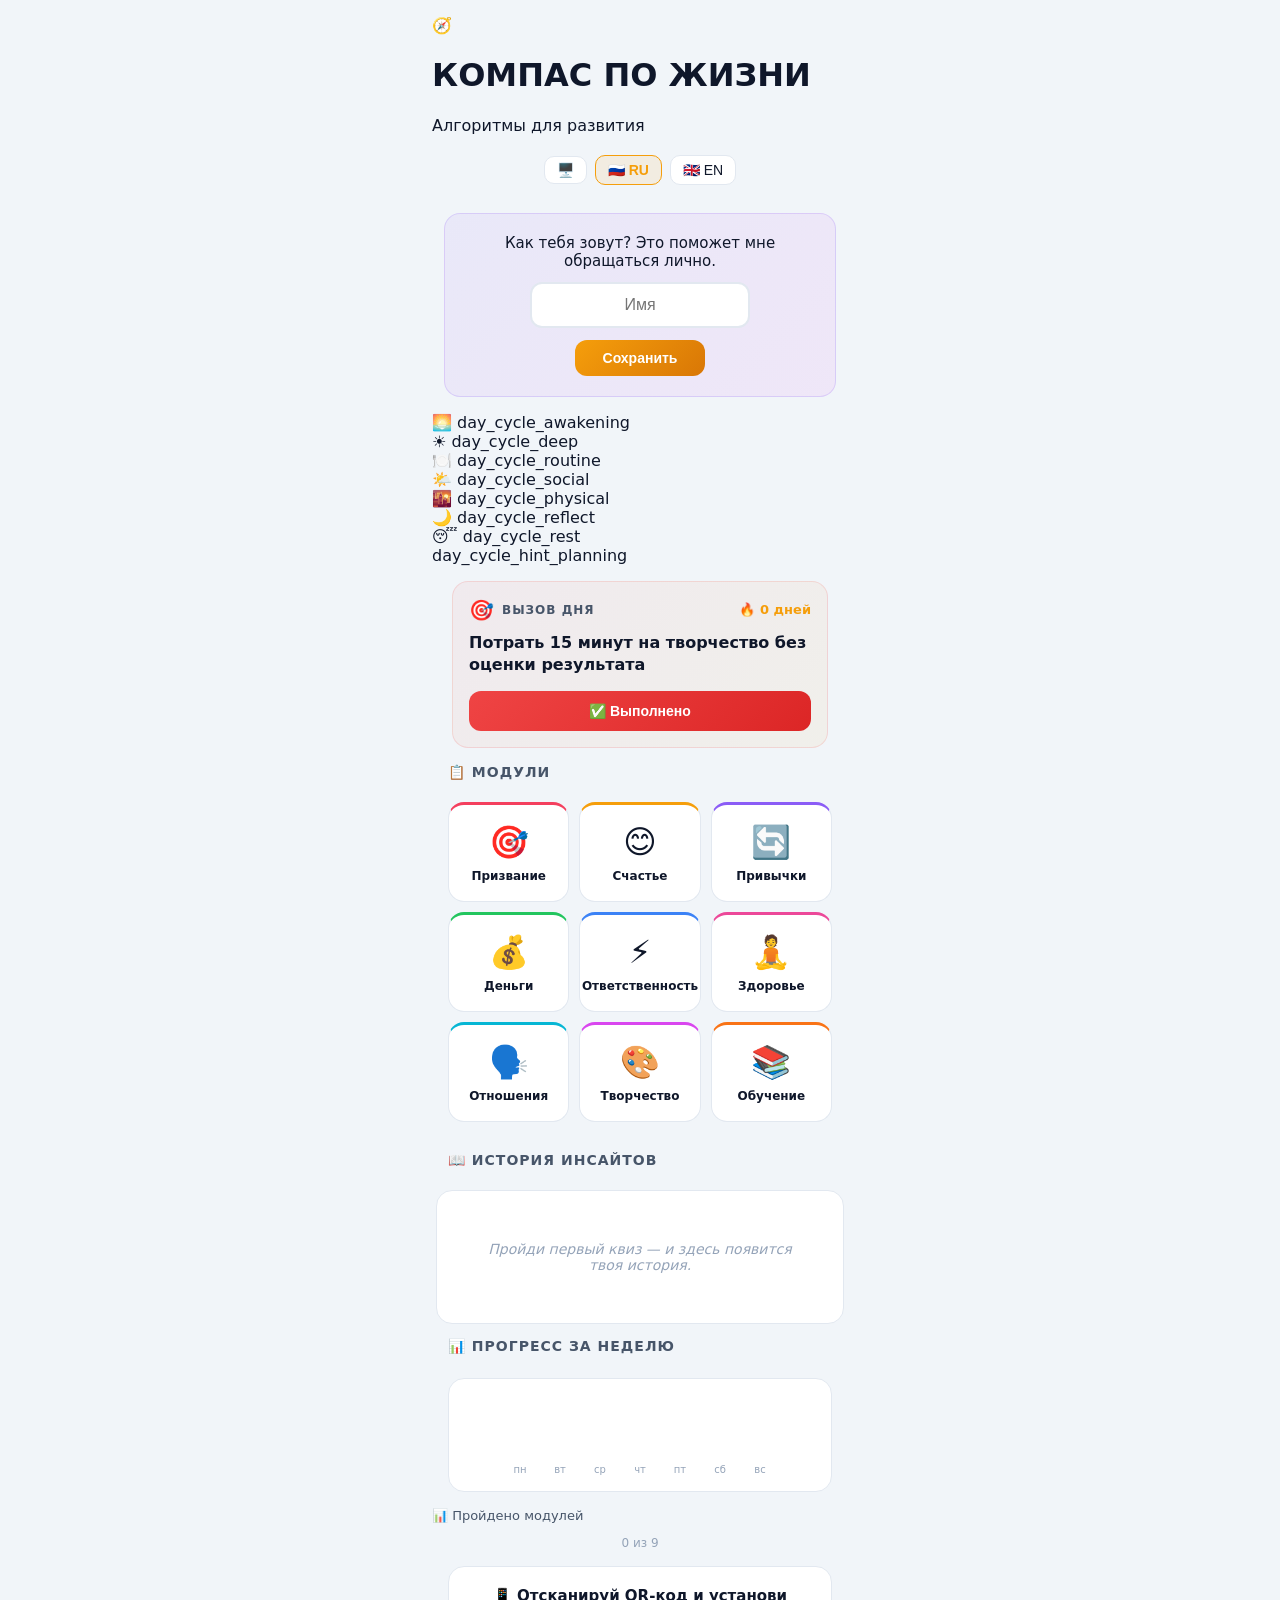
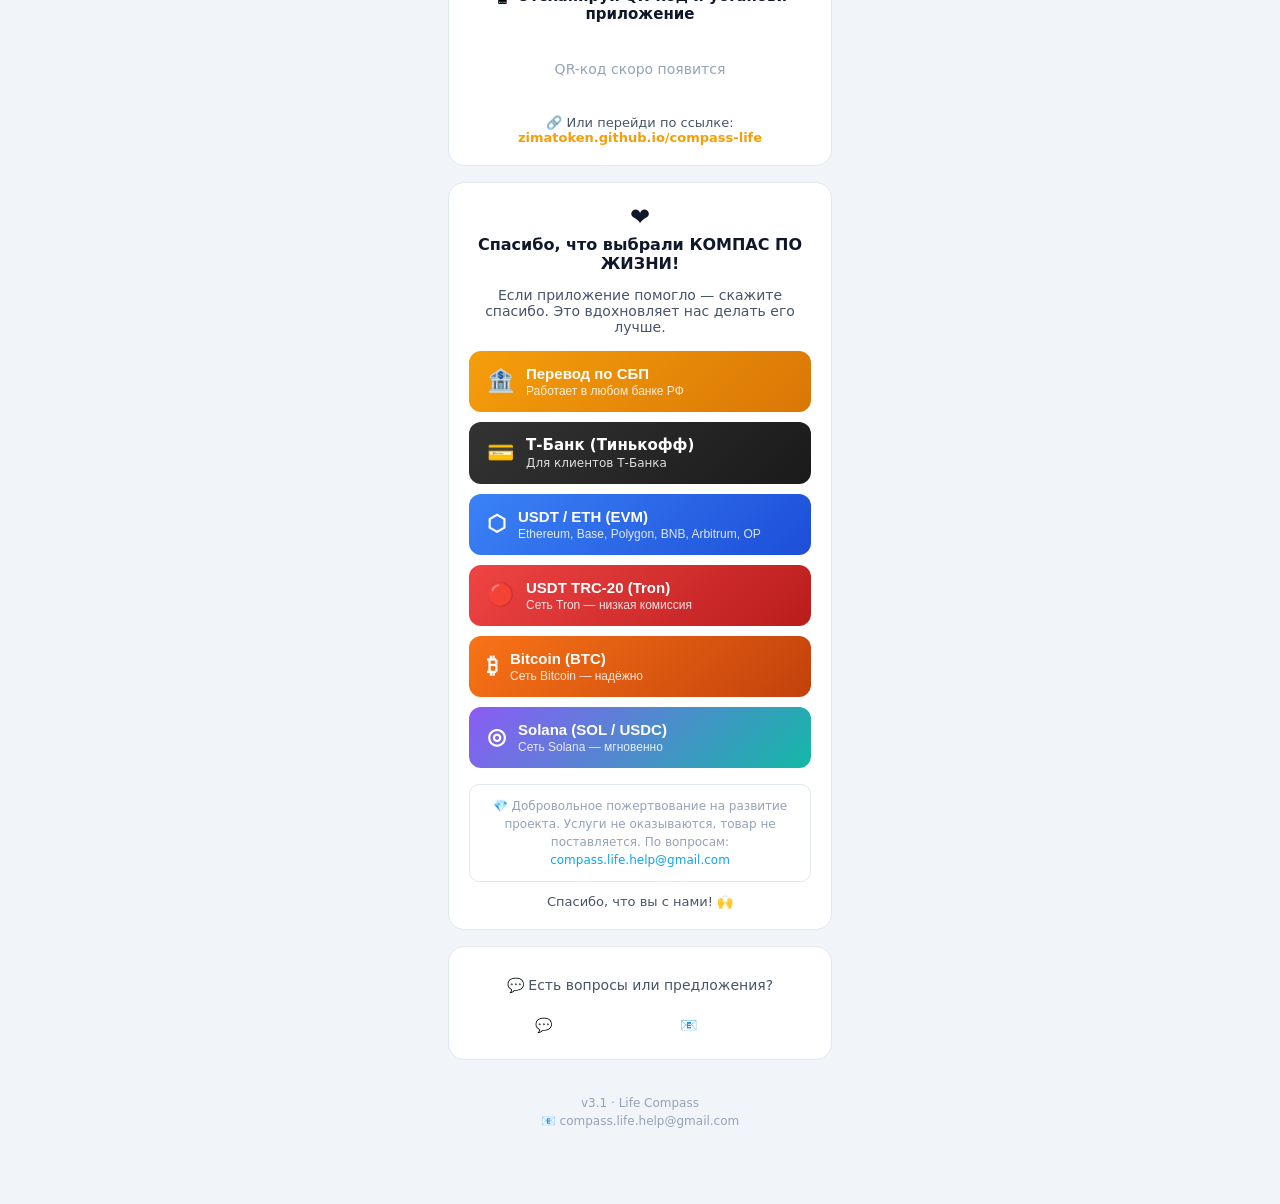
==== commit 06c5702c: "🚀 v3.0 — С  : олное обновление! - ✅ се 18 квизов обновлены до v3.0 - ✅ обавлены глубинные вопросы (с" ====
--- a/index.html
+++ b/index.html
@@ -3,221 +3,878 @@
 <head>
   <meta charset="UTF-8">
   <meta name="viewport" content="width=device-width, initial-scale=1.0">
-  <meta name="theme-color" content="#0c1220">
+  <meta name="theme-color" content="#0c1220" id="themeColorMeta">
   <meta name="apple-mobile-web-app-capable" content="yes">
   <meta name="apple-mobile-web-app-status-bar-style" content="black-translucent">
-  <title>КОМПАС ПО ЖИЗНИ — Алгоритмы для развития</title>
+  <title>🧭 КОМПАС ПО ЖИЗНИ — Алгоритмы для развития</title>
   <meta name="apple-mobile-web-app-title" content="Компас">
+  <meta name="description" content="Интерактивный гид по 8 сферам жизни: призвание, счастье, здоровье, деньги, отношения, творчество, обучение, ответственность">
   <link rel="manifest" href="./manifest.json">
   <link rel="apple-touch-icon" href="./assets/icons/icon-192.png">
-  <link rel="preconnect" href="https://fonts.googleapis.com">
-  <link rel="preconnect" href="https://fonts.gstatic.com" crossorigin>
-  <link href="https://fonts.googleapis.com/css2?family=Manrope:wght@400;500;600;700;800&display=swap" rel="stylesheet">
   <link rel="stylesheet" href="./css/styles.css">
+  
+  <!-- Дополнительные стили для главной -->
+  <style>
+    /* ===== ПЕРСОНАЛЬНОЕ ПРИВЕТСТВИЕ ===== */
+    #personalGreeting {
+      margin: 0 -4px;
+    }
+    
+    /* ===== СЕКЦИИ НА ГЛАВНОЙ ===== */
+    .home-section {
+      margin: 12px 0;
+    }
+    
+    .home-section-title {
+      font-size: 14px;
+      font-weight: 700;
+      color: var(--text2);
+      text-transform: uppercase;
+      letter-spacing: 1px;
+      padding: 0 16px 8px;
+    }
+    
+    /* ===== ЛЕНТА ВРЕМЕНИ (TIMELINE) ===== */
+    #timelineContainer {
+      margin: 0 4px;
+    }
+    
+    /* ===== ВЫЗОВ ДНЯ (CHALLENGE) ===== */
+    #challengeContainer {
+      margin: 0 4px;
+    }
+    
+    /* ===== ГРАФИК НЕДЕЛИ ===== */
+    #weekChart {
+      margin: 0 auto;
+    }
+    
+    /* ===== ТЕМА-КНОПКА В ХЕДЕРЕ ===== */
+    .header-actions {
+      display: flex;
+      gap: 8px;
+      justify-content: center;
+      align-items: center;
+      padding: 4px 16px 12px;
+    }
+    
+    .header-actions .theme-btn,
+    .header-actions .lang-btn {
+      background: var(--card);
+      border: 1px solid var(--border);
+      border-radius: 10px;
+      padding: 6px 12px;
+      font-size: 14px;
+      cursor: pointer;
+      transition: all 0.2s ease;
+      color: var(--text);
+    }
+    
+    .header-actions .theme-btn:hover,
+    .header-actions .lang-btn:hover {
+      border-color: var(--border-hover);
+      transform: translateY(-1px);
+    }
+    
+    .header-actions .lang-btn.active {
+      border-color: var(--accent);
+      background: rgba(245, 158, 11, 0.1);
+      color: var(--accent);
+    }
+    
+    /* ===== МОДУЛЬНАЯ СЕТКА ===== */
+    .mod-grid {
+      display: grid;
+      grid-template-columns: repeat(3, 1fr);
+      gap: 10px;
+      padding: 0 16px 16px;
+    }
+    
+    .mod-card {
+      display: flex;
+      flex-direction: column;
+      align-items: center;
+      justify-content: center;
+      gap: 8px;
+      padding: 18px 8px;
+      background: var(--card);
+      border: 1px solid var(--border);
+      border-radius: 16px;
+      text-decoration: none;
+      color: var(--text);
+      transition: all 0.25s cubic-bezier(0.4, 0, 0.2, 1);
+      min-height: 100px;
+      position: relative;
+      overflow: hidden;
+      cursor: pointer;
+    }
+    
+    .mod-card::after {
+      content: '';
+      position: absolute;
+      inset: 0;
+      background: linear-gradient(135deg, var(--module-color, var(--accent)), transparent);
+      opacity: 0;
+      transition: opacity 0.35s;
+    }
+    
+    .mod-card:hover {
+      transform: translateY(-4px) scale(1.02);
+      border-color: var(--module-color, var(--accent));
+      box-shadow: 0 8px 30px rgba(0, 0, 0, 0.2);
+    }
+    
+    .mod-card:hover::after {
+      opacity: 0.06;
+    }
+    
+    .mod-card .icon {
+      font-size: 32px;
+      transition: transform 0.35s cubic-bezier(0.4, 0, 0.2, 1);
+      position: relative;
+      z-index: 1;
+    }
+    
+    .mod-card:hover .icon {
+      transform: scale(1.15) rotate(-4deg);
+    }
+    
+    .mod-card .label {
+      font-size: 12px;
+      font-weight: 600;
+      text-align: center;
+      position: relative;
+      z-index: 1;
+    }
+    
+    .mod-card .badge-mod {
+      position: absolute;
+      top: 6px;
+      right: 6px;
+      font-size: 10px;
+      background: var(--success);
+      color: #fff;
+      padding: 2px 8px;
+      border-radius: 10px;
+      font-weight: 700;
+      z-index: 2;
+      display: none;
+    }
+    
+    .mod-card .badge-mod.done {
+      display: block;
+    }
+    
+    /* ===== ЦВЕТА МОДУЛЕЙ ===== */
+    .mod-card[data-module="purpose"] { --module-color: #f43f5e; border-top: 3px solid #f43f5e; }
+    .mod-card[data-module="happiness"] { --module-color: #f59e0b; border-top: 3px solid #f59e0b; }
+    .mod-card[data-module="habits"] { --module-color: #8b5cf6; border-top: 3px solid #8b5cf6; }
+    .mod-card[data-module="money"] { --module-color: #22c55e; border-top: 3px solid #22c55e; }
+    .mod-card[data-module="responsibility"] { --module-color: #3b82f6; border-top: 3px solid #3b82f6; }
+    .mod-card[data-module="health"] { --module-color: #ec4899; border-top: 3px solid #ec4899; }
+    .mod-card[data-module="relationships"] { --module-color: #06b6d4; border-top: 3px solid #06b6d4; }
+    .mod-card[data-module="creativity"] { --module-color: #d946ef; border-top: 3px solid #d946ef; }
+    .mod-card[data-module="learning"] { --module-color: #f97316; border-top: 3px solid #f97316; }
+
+    /* ===== QR-КОД ===== */
+    .qr-block {
+      margin: 16px;
+      padding: 20px;
+      background: var(--card);
+      border-radius: 16px;
+      border: 1px solid var(--border);
+      text-align: center;
+    }
+
+    .qr-title {
+      font-size: 15px;
+      font-weight: 700;
+      color: var(--text);
+      margin: 0 0 12px;
+    }
+
+    .qr-wrap {
+      display: flex;
+      justify-content: center;
+      align-items: center;
+      padding: 12px;
+      background: #ffffff;
+      border-radius: 12px;
+      margin: 0 auto 12px;
+      max-width: 200px;
+    }
+
+    .qr-wrap img {
+      width: 100%;
+      height: auto;
+      display: block;
+      border-radius: 8px;
+    }
+
+    .qr-link {
+      font-size: 13px;
+      color: var(--text2);
+      margin: 0;
+    }
+
+    .qr-link a {
+      color: var(--accent);
+      text-decoration: none;
+      font-weight: 600;
+    }
+
+    .qr-link a:hover {
+      text-decoration: underline;
+    }
+
+    /* ===== БЛОК ПОДДЕРЖКИ ===== */
+    .support-block {
+      margin: 16px;
+      padding: 20px;
+      background: var(--card);
+      border-radius: 16px;
+      border: 1px solid var(--border);
+    }
+
+    .support-header {
+      text-align: center;
+      margin-bottom: 12px;
+    }
+
+    .support-heart {
+      font-size: 24px;
+    }
+
+    .support-title {
+      font-size: 16px;
+      font-weight: 700;
+      display: block;
+      margin-top: 4px;
+    }
+
+    .support-desc {
+      text-align: center;
+      font-size: 14px;
+      color: var(--text2);
+      margin-bottom: 16px;
+    }
+
+    .support-methods {
+      display: flex;
+      flex-direction: column;
+      gap: 10px;
+      margin-bottom: 16px;
+    }
+
+    .support-btn {
+      display: flex;
+      align-items: center;
+      gap: 12px;
+      padding: 14px 18px;
+      border-radius: 12px;
+      font-size: 15px;
+      font-weight: 600;
+      text-decoration: none;
+      border: none;
+      cursor: pointer;
+      width: 100%;
+      text-align: left;
+      color: white;
+      transition: all 0.2s ease;
+    }
+
+    .support-btn:hover {
+      transform: translateY(-2px);
+      filter: brightness(1.1);
+    }
+
+    .support-btn:active {
+      transform: scale(0.98);
+    }
+
+    .support-btn .btn-icon {
+      font-size: 22px;
+      flex-shrink: 0;
+    }
+
+    .support-btn .btn-text {
+      display: flex;
+      flex-direction: column;
+      gap: 2px;
+    }
+
+    .support-btn .btn-label {
+      font-weight: 700;
+      font-size: 15px;
+    }
+
+    .support-btn .btn-hint {
+      font-weight: 400;
+      font-size: 12px;
+      opacity: 0.85;
+    }
+
+    .support-btn.sbp {
+      background: linear-gradient(135deg, #f59e0b, #d97706);
+    }
+
+    .support-btn.tinkoff {
+      background: linear-gradient(135deg, #333333, #1a1a1a);
+    }
+
+    .support-btn.evm {
+      background: linear-gradient(135deg, #3b82f6, #1d4ed8);
+    }
+
+    .support-btn.tron {
+      background: linear-gradient(135deg, #ef4444, #b91c1c);
+    }
+
+    .support-btn.bitcoin {
+      background: linear-gradient(135deg, #f97316, #c2410c);
+    }
+
+    .support-btn.solana {
+      background: linear-gradient(135deg, #8b5cf6, #14b8a6);
+    }
+
+    .support-legal {
+      margin-top: 12px;
+      padding: 12px;
+      background: rgba(255, 255, 255, 0.03);
+      border: 1px solid var(--border);
+      border-radius: 10px;
+      font-size: 12px;
+      color: var(--text3);
+      line-height: 1.5;
+      text-align: center;
+    }
+
+    .support-legal a {
+      color: var(--water);
+      text-decoration: none;
+    }
+
+    .support-legal a:hover {
+      text-decoration: underline;
+    }
+
+    .support-footer {
+      text-align: center;
+      margin-top: 12px;
+      font-size: 13px;
+      color: var(--text2);
+    }
+
+    /* ===== РЕСПОНСИВ ===== */
+    @media (max-width: 480px) {
+      .mod-grid {
+        gap: 8px;
+      }
+      .mod-card {
+        padding: 14px 6px;
+        min-height: 85px;
+      }
+      .mod-card .icon {
+        font-size: 28px;
+      }
+      .mod-card .label {
+        font-size: 11px;
+      }
+
+      .qr-wrap {
+        max-width: 160px;
+      }
+
+      .support-btn {
+        font-size: 14px;
+        padding: 12px 14px;
+      }
+    }
+
+    @media (max-width: 360px) {
+      .mod-grid {
+        gap: 6px;
+      }
+      .mod-card {
+        padding: 10px 4px;
+        min-height: 70px;
+      }
+      .mod-card .icon {
+        font-size: 22px;
+      }
+      .mod-card .label {
+        font-size: 10px;
+      }
+
+      .qr-wrap {
+        max-width: 140px;
+      }
+
+      .support-btn {
+        font-size: 13px;
+        padding: 10px 12px;
+      }
+
+      .support-btn .btn-hint {
+        font-size: 11px;
+      }
+    }
+  </style>
 </head>
 <body>
-  <div class="app">
+  <div class="app" id="app">
+    <!-- ===== ЭКРАН ГЛАВНОЙ ===== -->
     <div class="screen active" id="screen-home">
-      <!-- ===== HEADER ===== -->
-      <header class="module-header">
-        <span class="module-icon">🧭</span>
+      <!-- Шапка -->
+      <div class="compass-header">
+        <div class="compass-logo">🧭</div>
         <h1 data-i18n="app_title">КОМПАС ПО ЖИЗНИ</h1>
-        <p class="module-subtitle" data-i18n="app_subtitle">Алгоритмы для развития</p>
-      </header>
-
-      <!-- ===== ДЕНЬ ЦИКЛА ===== -->
-      <div class="day-cycle" id="dayCycleBar"></div>
-      <p class="cycle-hint" id="cycleHint"></p>
-
-      <!-- ===== СЕТКА МОДУЛЕЙ (9) ===== -->
-      <div class="cat-grid mod-grid">
-        <a href="./modules/purpose/index.html" class="cat-btn mod-card">
-          <span class="cat-icon">🎯</span>
-          <span class="cat-title" data-i18n="cat_purpose">Призвание</span>
-          <span class="cat-subtitle" data-i18n="cat_purpose_sub">Найди своё направление</span>
-        </a>
-        <a href="./modules/happiness/index.html" class="cat-btn mod-card">
-          <span class="cat-icon">😊</span>
-          <span class="cat-title" data-i18n="cat_happiness">Счастье</span>
-          <span class="cat-subtitle" data-i18n="cat_happiness_sub">Построй жизнь для себя</span>
-        </a>
-        <a href="./modules/habits/index.html" class="cat-btn mod-card">
-          <span class="cat-icon">🔄</span>
-          <span class="cat-title" data-i18n="cat_habits">Привычки</span>
-          <span class="cat-subtitle" data-i18n="cat_habits_sub">Маленькие действия каждый день</span>
-        </a>
-        <a href="./modules/money/index.html" class="cat-btn mod-card">
-          <span class="cat-icon">💰</span>
-          <span class="cat-title" data-i18n="cat_money">Деньги</span>
-          <span class="cat-subtitle" data-i18n="cat_money_sub">Управляй финансами</span>
-        </a>
-        <a href="./modules/responsibility/index.html" class="cat-btn mod-card">
-          <span class="cat-icon">⚡</span>
-          <span class="cat-title" data-i18n="cat_responsibility">Ответственность</span>
-          <span class="cat-subtitle" data-i18n="cat_responsibility_sub">Будь хозяином своей жизни</span>
-        </a>
-        <a href="./modules/health/index.html" class="cat-btn mod-card">
-          <span class="cat-icon">🧘</span>
-          <span class="cat-title" data-i18n="cat_health">Здоровье</span>
-          <span class="cat-subtitle" data-i18n="cat_health_sub">Заботься о теле и духе</span>
-        </a>
-        <a href="./modules/relationships/index.html" class="cat-btn mod-card">
-          <span class="cat-icon">🗣️</span>
-          <span class="cat-title" data-i18n="cat_relationships">Отношения</span>
-          <span class="cat-subtitle" data-i18n="cat_relationships_sub">Строй глубокие связи</span>
-        </a>
-        <a href="./modules/creativity/index.html" class="cat-btn mod-card">
-          <span class="cat-icon">🎨</span>
-          <span class="cat-title" data-i18n="cat_creativity">Творчество</span>
-          <span class="cat-subtitle" data-i18n="cat_creativity_sub">Раскрой свой талант</span>
-        </a>
-        <a href="./modules/learning/index.html" class="cat-btn mod-card">
-          <span class="cat-icon">📚</span>
-          <span class="cat-title" data-i18n="cat_learning">Обучение</span>
-          <span class="cat-subtitle" data-i18n="cat_learning_sub">Учись каждый день</span>
-        </a>
-      </div>
-
-      <!-- ===== ПРОГРЕСС ===== -->
-      <div class="progress-block">
-        <span class="progress-icon">🧭</span>
-        <div class="progress-info">
-          <div class="progress-title" data-i18n="progress_modules">📊 Мой путь</div>
-          <div class="progress-text" id="progressText">0 из 9 пройдено</div>
-          <div class="progress-bar">
-            <div class="progress-fill" id="moduleProgress" style="width:0%"></div>
-          </div>
+        <p class="subtitle" data-i18n="app_subtitle">Алгоритмы для развития</p>
+      </div>
+
+      <!-- Кнопки: тема + язык -->
+      <div class="header-actions">
+        <button class="theme-btn" id="themeToggle" onclick="window.toggleTheme && window.toggleTheme()" aria-label="Toggle theme">🌙</button>
+        <button class="lang-btn active" data-lang="ru" onclick="window.setLang && window.setLang('ru')">🇷🇺 RU</button>
+        <button class="lang-btn" data-lang="en" onclick="window.setLang && window.setLang('en')">🇬🇧 EN</button>
+      </div>
+
+      <!-- Персональное приветствие -->
+      <div id="personalGreeting"></div>
+
+      <!-- Цикл дня -->
+      <div class="day-cycle-bar" id="dayCycleBar"></div>
+      <div class="cycle-hint" id="cycleHint"></div>
+
+      <!-- ВЫЗОВ ДНЯ (CHALLENGE) -->
+      <div id="challengeContainer"></div>
+
+      <!-- Модульная сетка -->
+      <div class="home-section">
+        <p class="home-section-title" data-i18n="modules_title">📋 Модули</p>
+        <div class="mod-grid">
+          <a href="./modules/purpose/index.html" class="mod-card" data-module="purpose">
+            <span class="icon">🎯</span>
+            <span class="label" data-i18n="cat_purpose">Призвание</span>
+            <span class="badge-mod" id="badge-purpose"></span>
+          </a>
+          <a href="./modules/happiness/index.html" class="mod-card" data-module="happiness">
+            <span class="icon">😊</span>
+            <span class="label" data-i18n="cat_happiness">Счастье</span>
+            <span class="badge-mod" id="badge-happiness"></span>
+          </a>
+          <a href="./modules/habits/index.html" class="mod-card" data-module="habits">
+            <span class="icon">🔄</span>
+            <span class="label" data-i18n="cat_habits">Привычки</span>
+            <span class="badge-mod" id="badge-habits"></span>
+          </a>
+          <a href="./modules/money/index.html" class="mod-card" data-module="money">
+            <span class="icon">💰</span>
+            <span class="label" data-i18n="cat_money">Деньги</span>
+            <span class="badge-mod" id="badge-money"></span>
+          </a>
+          <a href="./modules/responsibility/index.html" class="mod-card" data-module="responsibility">
+            <span class="icon">⚡</span>
+            <span class="label" data-i18n="cat_responsibility">Ответственность</span>
+            <span class="badge-mod" id="badge-responsibility"></span>
+          </a>
+          <a href="./modules/health/index.html" class="mod-card" data-module="health">
+            <span class="icon">🧘</span>
+            <span class="label" data-i18n="cat_health">Здоровье</span>
+            <span class="badge-mod" id="badge-health"></span>
+          </a>
+          <a href="./modules/relationships/index.html" class="mod-card" data-module="relationships">
+            <span class="icon">🗣️</span>
+            <span class="label" data-i18n="cat_relationships">Отношения</span>
+            <span class="badge-mod" id="badge-relationships"></span>
+          </a>
+          <a href="./modules/creativity/index.html" class="mod-card" data-module="creativity">
+            <span class="icon">🎨</span>
+            <span class="label" data-i18n="cat_creativity">Творчество</span>
+            <span class="badge-mod" id="badge-creativity"></span>
+          </a>
+          <a href="./modules/learning/index.html" class="mod-card" data-module="learning">
+            <span class="icon">📚</span>
+            <span class="label" data-i18n="cat_learning">Обучение</span>
+            <span class="badge-mod" id="badge-learning"></span>
+          </a>
         </div>
       </div>
 
-      <!-- ===== ЕЖЕДНЕВНОЕ ЗАДАНИЕ ===== -->
-      <div class="daily-task-box" id="dailyTaskBox" style="display:none">
-        <div class="daily-task-header">
-          <span class="daily-task-icon">🎯</span>
-          <span class="daily-task-title" data-i18n="daily_task_title">Задание на сегодня</span>
+      <!-- ЛЕНТА ВРЕМЕНИ (TIMELINE) -->
+      <div class="home-section">
+        <p class="home-section-title" data-i18n="timeline_title">📖 История инсайтов</p>
+        <div id="timelineContainer" class="timeline-section"></div>
+      </div>
+
+      <!-- ГРАФИК НЕДЕЛИ -->
+      <div class="home-section">
+        <p class="home-section-title" data-i18n="week_chart_title">📊 Прогресс за неделю</p>
+        <div class="week-chart-section">
+          <div id="weekChart"></div>
         </div>
-        <p class="daily-task-text" id="dailyTaskText">—</p>
-        <button class="daily-task-btn" id="dailyTaskBtn" onclick="completeDailyTask()" data-i18n="daily_task_done">✅ Выполнено</button>
-      </div>
-
-      <!-- ===== ОБРАТНАЯ СВЯЗЬ ===== -->
+      </div>
+
+      <!-- Прогресс модулей -->
+      <div class="progress-section">
+        <p style="font-size:13px;color:var(--text2)" data-i18n="progress_modules">📊 Пройдено модулей</p>
+        <div class="progress-bar-wrap">
+          <div class="progress-bar-fill" id="moduleProgress" style="width:0%"></div>
+        </div>
+        <p style="font-size:12px;color:var(--text3);text-align:center;margin-top:4px">
+          <span id="progressText">0 из 9</span>
+        </p>
+      </div>
+
+      <!-- ========================================== -->
+      <!-- QR-КОД ДЛЯ БЫСТРОЙ УСТАНОВКИ -->
+      <!-- ========================================== -->
+      <div class="qr-block">
+        <p class="qr-title" data-i18n="qr_title">📱 Отсканируй QR-код и установи приложение</p>
+        <div class="qr-wrap">
+          <img src="./assets/images/qr-code-compass.png" 
+               alt="QR-код для установки КОМПАС ПО ЖИЗНИ" 
+               id="qrImage"
+               onerror="this.parentElement.innerHTML='<p style=\'color:var(--text3);font-size:14px;\'>QR-код скоро появится</p>'">
+        </div>
+        <p class="qr-link">
+          🔗 <span data-i18n="qr_link_text">Или перейди по ссылке:</span> 
+          <a href="https://zimatoken.github.io/compass-life/" target="_blank">
+            zimatoken.github.io/compass-life
+          </a>
+        </p>
+      </div>
+
+      <!-- ========================================== -->
+      <!-- БЛОК ПОДДЕРЖКИ (ДОНАТ) -->
+      <!-- ========================================== -->
+      <div class="support-block" id="supportBlock">
+        <div class="support-header">
+          <span class="support-heart">❤️</span>
+          <span class="support-title" data-i18n="support_title">Спасибо, что выбрали КОМПАС ПО ЖИЗНИ!</span>
+        </div>
+
+        <p class="support-desc" data-i18n="support_desc">
+          Если приложение помогло — скажите спасибо. Это вдохновляет нас делать его лучше.
+        </p>
+
+        <div class="support-methods">
+
+          <!-- СБП -->
+          <button class="support-btn sbp" onclick="window.copySBP ? copySBP() : copyToClipboard('+79639424331', 'Номер скопирован')" title="Скопировать реквизиты СБП">
+            <span class="btn-icon">🏦</span>
+            <span class="btn-text">
+              <span class="btn-label" data-i18n="support_sbp">Перевод по СБП</span>
+              <span class="btn-hint" data-i18n="support_sbp_hint">Работает в любом банке РФ</span>
+            </span>
+          </button>
+
+          <!-- Т-Банк -->
+          <a href="https://www.tinkoff.ru/rm/zima.token1/5z4YV31214" 
+             target="_blank" 
+             rel="noopener noreferrer nofollow"
+             class="support-btn tinkoff"
+             title="Открыть в Т-Банке">
+            <span class="btn-icon">💳</span>
+            <span class="btn-text">
+              <span class="btn-label" data-i18n="support_tinkoff">Т-Банк (Тинькофф)</span>
+              <span class="btn-hint" data-i18n="support_tinkoff_hint">Для клиентов Т-Банка</span>
+            </span>
+          </a>
+
+          <!-- EVM -->
+          <button class="support-btn evm" onclick="copyToClipboard('0x428B1872339a628213d8560C1C2aB26146499dcA', 'EVM-адрес скопирован')" title="Скопировать EVM-адрес">
+            <span class="btn-icon">⬡</span>
+            <span class="btn-text">
+              <span class="btn-label" data-i18n="support_evm">USDT / ETH (EVM)</span>
+              <span class="btn-hint" data-i18n="support_evm_hint">Ethereum, Base, Polygon, BNB, Arbitrum, OP</span>
+            </span>
+          </button>
+
+          <!-- Tron -->
+          <button class="support-btn tron" onclick="copyToClipboard('TYBCg6Ev5uPjAopKxhritoqSuDwVHV5LbT', 'Tron-адрес скопирован')" title="Скопировать Tron-адрес">
+            <span class="btn-icon">🔴</span>
+            <span class="btn-text">
+              <span class="btn-label" data-i18n="support_tron">USDT TRC-20 (Tron)</span>
+              <span class="btn-hint" data-i18n="support_tron_hint">Сеть Tron — низкая комиссия</span>
+            </span>
+          </button>
+
+          <!-- Bitcoin -->
+          <button class="support-btn bitcoin" onclick="copyToClipboard('bc1qw0lfv4hwvzk9qhax2xp0n4jm94lce4mkn8pwjl', 'Bitcoin-адрес скопирован')" title="Скопировать Bitcoin-адрес">
+            <span class="btn-icon">₿</span>
+            <span class="btn-text">
+              <span class="btn-label" data-i18n="support_bitcoin">Bitcoin (BTC)</span>
+              <span class="btn-hint" data-i18n="support_bitcoin_hint">Сеть Bitcoin — надёжно</span>
+            </span>
+          </button>
+
+          <!-- Solana -->
+          <button class="support-btn solana" onclick="copyToClipboard('4rPx8Vtk5dcBe8CpCb9ZgaGf9HwW9cf5FesuspijLfCj', 'Solana-адрес скопирован')" title="Скопировать Solana-адрес">
+            <span class="btn-icon">◎</span>
+            <span class="btn-text">
+              <span class="btn-label" data-i18n="support_solana">Solana (SOL / USDC)</span>
+              <span class="btn-hint" data-i18n="support_solana_hint">Сеть Solana — мгновенно</span>
+            </span>
+          </button>
+
+        </div>
+
+        <div class="support-legal" data-i18n="support_legal">
+          💎 Добровольное пожертвование на развитие проекта. Услуги не оказываются, товар не поставляется. 
+          По вопросам: <a href="mailto:compass.life.help@gmail.com">compass.life.help@gmail.com</a>
+        </div>
+
+        <div class="support-footer">
+          <span data-i18n="support_footer">Спасибо, что вы с нами! 🙌</span>
+        </div>
+      </div>
+
+      <!-- Feedback блок -->
       <div class="feedback-block">
-        <p class="feedback-title">💬 <span data-i18n="feedback_title">Есть вопросы или предложения?</span></p>
+        <p style="color:var(--text2);font-size:14px">💬 <span data-i18n="feedback_title">Есть вопросы или предложения?</span></p>
         <div class="feedback-buttons">
-          <a href="https://t.me/compass_life_help" target="_blank" rel="noopener" class="feedback-btn feedback-telegram">💬 Telegram</a>
-          <a href="mailto:compass.life.help@gmail.com" class="feedback-btn feedback-email">📧 Email</a>
+          <a href="https://t.me/compass_life_help" target="_blank" rel="noopener" class="feedback-btn fb-tg">💬 Telegram</a>
+          <a href="mailto:compass.life.help@gmail.com" class="feedback-btn fb-mail">📧 Email</a>
         </div>
       </div>
 
-      <!-- ===== ФУТЕР ===== -->
-      <footer class="footer">
-        <span data-i18n="footer_text">v2.0 · Life Compass</span>
-        <span style="display:block;margin-top:var(--space-2)">📧 compass.life.help@gmail.com</span>
-      </footer>
+      <!-- Подвал -->
+      <div class="footer">
+        <span data-i18n="footer_text">v3.1 · Life Compass</span>
+        <span style="display:block;margin-top:4px">📧 compass.life.help@gmail.com</span>
+      </div>
     </div>
   </div>
 
+  <!-- Toast -->
   <div class="toast" id="toast"></div>
 
-  <!-- ===== СКРИПТЫ ===== -->
+  <!-- ===== SCRIPTS ===== -->
   <script src="./core/locales.js"></script>
   <script src="./core/registry.js"></script>
   <script src="./core/theme.js"></script>
   <script src="./core/progressEngine.js"></script>
   <script>
-    window.currentLang = localStorage.getItem('language') || 'ru';
+    // Устанавливаем язык перед загрузкой остальных скриптов
+    window.currentLang = localStorage.getItem('compass_lang') || 'ru';
   </script>
   <script src="./core/engine.js"></script>
   <script src="./core/tracker.js"></script>
   <script src="./core/app.js"></script>
 
+  <!-- ===== ИНИЦИАЛИЗАЦИЯ ===== -->
   <script>
-    // ===== ЦИКЛ ДНЯ =====
-    function renderDayCycle() {
-      const cycle = (typeof getDayCycle === 'function') ? getDayCycle() : null;
-      if (!cycle) return;
-      const bar = document.getElementById('dayCycleBar');
-      const hint = document.getElementById('cycleHint');
-      if (!bar) return;
-
-      const slots = [
-        { key: 'awakening', h: [6,7,8], label: t('day_cycle_awakening') },
-        { key: 'deep', h: [9,10,11], label: t('day_cycle_deep') },
-        { key: 'routine', h: [12,13], label: t('day_cycle_routine') },
-        { key: 'social', h: [14,15,16], label: t('day_cycle_social') },
-        { key: 'physical', h: [17,18], label: t('day_cycle_physical') },
-        { key: 'reflect', h: [19,20,21], label: t('day_cycle_reflect') },
-        { key: 'rest', h: [22,23,0,1,2,3,4,5], label: t('day_cycle_rest') }
-      ];
-
-      const currentHour = new Date().getHours();
-      bar.innerHTML = slots.map(s => {
-        const active = s.h.includes(currentHour) ? 'active' : '';
-        return `<span class="cycle-pill ${active}">${s.label}</span>`;
-      }).join('');
-
-      if (hint) {
-        const hintKey = 'day_cycle_hint_' + cycle.type;
-        hint.textContent = t(hintKey) || '';
-      }
-    }
-
-    renderDayCycle();
-    setInterval(renderDayCycle, 60000);
-
-    // ===== ПРОГРЕСС =====
-    function updateProgress() {
-      const profile = (typeof ProgressEngine !== 'undefined')
-        ? ProgressEngine.getCrossModuleProfile()
-        : { completed: 0, total: 9 };
-      const pct = Math.round((profile.completed / profile.total) * 100);
-      const fill = document.getElementById('moduleProgress');
-      const text = document.getElementById('progressText');
-      if (fill) fill.style.width = pct + '%';
-      if (text) text.textContent = `${profile.completed} из ${profile.total} пройдено`;
-    }
-    updateProgress();
-
-    // ===== ЕЖЕДНЕВНОЕ ЗАДАНИЕ =====
-    function renderDailyTask() {
-      const box = document.getElementById('dailyTaskBox');
-      const text = document.getElementById('dailyTaskText');
-      const btn = document.getElementById('dailyTaskBtn');
-      const task = (typeof ProgressEngine !== 'undefined') ? ProgressEngine.getDailyAction() : null;
-      if (task && text) {
-        text.textContent = typeof task === 'string' ? task : (task.text || '');
-        box.style.display = 'block';
-        // Проверим, выполнено ли уже сегодня
-        const today = new Date().toDateString();
-        const doneKey = 'compass_task_daily_' + today;
-        if (localStorage.getItem(doneKey)) {
-          btn.disabled = true;
-          btn.textContent = t('daily_task_done') || '✅ Выполнено';
-          box.classList.add('done');
+    (function() {
+      'use strict';
+
+      // ===== 1. ФУНКЦИЯ КОПИРОВАНИЯ =====
+      function copyToClipboard(text, msg) {
+        if (navigator.clipboard && navigator.clipboard.writeText) {
+          navigator.clipboard.writeText(text).then(() => {
+            if (typeof showToast === 'function') showToast(msg);
+            else alert(msg);
+          }).catch(() => {
+            fallbackCopy(text, msg);
+          });
         } else {
-          btn.disabled = false;
-          btn.textContent = t('daily_task_done') || '✅ Выполнено';
-          box.classList.remove('done');
-        }
-      }
-    }
-    renderDailyTask();
-
-    // ===== ОБРАБОТЧИК ВЫПОЛНЕНИЯ ЗАДАНИЯ =====
-    window.completeDailyTask = function() {
-      if (typeof ProgressEngine !== 'undefined') {
-        ProgressEngine.completeTask('daily');
-        renderDailyTask();
-        if (typeof showToast === 'function') showToast('✅ Задание выполнено!');
-      }
-    };
-
-    // ===== SERVICE WORKER =====
-    if ('serviceWorker' in navigator) {
-      navigator.serviceWorker.register('./sw.js')
-        .then(r => console.log('✅ SW registered:', r.scope))
-        .catch(e => console.error('❌ SW registration failed:', e));
-    }
+          fallbackCopy(text, msg);
+        }
+      }
+
+      function fallbackCopy(text, msg) {
+        const ta = document.createElement('textarea');
+        ta.value = text;
+        ta.style.position = 'fixed';
+        ta.style.opacity = '0';
+        document.body.appendChild(ta);
+        ta.select();
+        try {
+          document.execCommand('copy');
+          if (typeof showToast === 'function') showToast(msg);
+          else alert(msg);
+        } catch (e) {
+          if (typeof showToast === 'function') showToast('Реквизиты: ' + text);
+          else alert('Реквизиты: ' + text);
+        }
+        document.body.removeChild(ta);
+      }
+
+      window.copyToClipboard = copyToClipboard;
+
+      // ===== 2. ОБНОВЛЕНИЕ МЕТА-ТЕГА ТЕМЫ =====
+      function updateThemeColor() {
+        const meta = document.getElementById('themeColorMeta');
+        if (!meta) return;
+        const isDark = document.documentElement.getAttribute('data-theme') === 'dark';
+        meta.content = isDark ? '#0c1220' : '#f1f5f9';
+      }
+      
+      const observer = new MutationObserver(function() {
+        updateThemeColor();
+      });
+      observer.observe(document.documentElement, { attributes: true, attributeFilter: ['data-theme'] });
+      updateThemeColor();
+
+      // ===== 3. РЕНДЕР ЦИКЛА ДНЯ =====
+      function renderDayCycle() {
+        const cycle = (typeof getDayCycle === 'function') ? getDayCycle() : null;
+        if (!cycle) return;
+        
+        const bar = document.getElementById('dayCycleBar');
+        const hint = document.getElementById('cycleHint');
+        if (!bar) return;
+        
+        const slots = [
+          { key: 'awakening', h: [6, 7, 8], label: '🌅 ' + (t('day_cycle_awakening') || 'Пробуждение') },
+          { key: 'deep', h: [9, 10, 11], label: '☀️ ' + (t('day_cycle_deep') || 'Глубокая работа') },
+          { key: 'routine', h: [12, 13], label: '🍽️ ' + (t('day_cycle_routine') || 'Рутина') },
+          { key: 'social', h: [14, 15, 16], label: '🌤️ ' + (t('day_cycle_social') || 'Встречи') },
+          { key: 'physical', h: [17, 18], label: '🌇 ' + (t('day_cycle_physical') || 'Движение') },
+          { key: 'reflect', h: [19, 20, 21], label: '🌙 ' + (t('day_cycle_reflect') || 'Рефлексия') },
+          { key: 'rest', h: [22, 23, 0, 1, 2, 3, 4, 5], label: '😴 ' + (t('day_cycle_rest') || 'Сон') }
+        ];
+        
+        const currentHour = new Date().getHours();
+        bar.innerHTML = slots.map(s => {
+          const active = s.h.includes(currentHour) ? 'active' : '';
+          return `<div class="cycle-pill ${active}">${s.label}</div>`;
+        }).join('');
+        
+        if (hint) {
+          hint.textContent = cycle.hint || t('day_cycle_hint_' + cycle.type) || '';
+        }
+      }
+      
+      renderDayCycle();
+      setInterval(renderDayCycle, 60000);
+
+      // ===== 4. ОБНОВЛЕНИЕ ПРОГРЕССА МОДУЛЕЙ =====
+      function updateModuleProgress() {
+        const profile = (typeof ProgressEngine !== 'undefined') ? ProgressEngine.getCrossModuleProfile() : { completed: 0, total: 9 };
+        const pct = Math.round((profile.completed / profile.total) * 100);
+        const fill = document.getElementById('moduleProgress');
+        const text = document.getElementById('progressText');
+        if (fill) fill.style.width = pct + '%';
+        if (text) text.textContent = profile.completed + ' из ' + profile.total;
+        
+        const modules = ['purpose', 'happiness', 'habits', 'money', 'responsibility', 'health', 'relationships', 'creativity', 'learning'];
+        for (const mod of modules) {
+          const badge = document.getElementById('badge-' + mod);
+          if (badge) {
+            const isDone = (typeof ProgressEngine !== 'undefined') ? ProgressEngine.isQuizCompleted(mod, mod) : false;
+            badge.textContent = isDone ? '✅' : '';
+            badge.classList.toggle('done', isDone);
+          }
+        }
+      }
+      
+      updateModuleProgress();
+
+      // ===== 5. ИНИЦИАЛИЗАЦИЯ APP.JS =====
+      function initApp() {
+        if (typeof renderPersonalGreeting === 'function') {
+          const container = document.getElementById('personalGreeting');
+          if (container) container.innerHTML = renderPersonalGreeting();
+        }
+        
+        if (typeof DailyChallenge !== 'undefined' && typeof DailyChallenge.render === 'function') {
+          DailyChallenge.render('challengeContainer');
+        }
+        
+        if (typeof InsightTimeline !== 'undefined' && typeof InsightTimeline.render === 'function') {
+          InsightTimeline.render('timelineContainer');
+        }
+        
+        if (typeof ProgressChart !== 'undefined' && typeof ProgressChart.renderMini === 'function') {
+          const weekData = ProgressChart.getWeeklyData();
+          ProgressChart.renderMini('weekChart', weekData);
+        }
+        
+        if (typeof FollowUpEngine !== 'undefined' && typeof FollowUpEngine.checkAndShow === 'function') {
+          setTimeout(function() {
+            FollowUpEngine.checkAndShow();
+          }, 1000);
+        }
+        
+        if (typeof updateDailyTaskUI === 'function') {
+          updateDailyTaskUI();
+        }
+      }
+
+      if (document.readyState === 'loading') {
+        document.addEventListener('DOMContentLoaded', function() {
+          setTimeout(initApp, 100);
+        });
+      } else {
+        setTimeout(initApp, 100);
+      }
+
+      // ===== 6. ОБНОВЛЕНИЕ ПРИ СМЕНЕ ЯЗЫКА =====
+      const originalSetLang = window.setLang;
+      if (originalSetLang) {
+        window.setLang = function(lang) {
+          originalSetLang(lang);
+          renderDayCycle();
+          updateModuleProgress();
+          if (typeof renderPersonalGreeting === 'function') {
+            const container = document.getElementById('personalGreeting');
+            if (container) container.innerHTML = renderPersonalGreeting();
+          }
+          if (typeof DailyChallenge !== 'undefined' && typeof DailyChallenge.render === 'function') {
+            DailyChallenge.render('challengeContainer');
+          }
+          if (typeof InsightTimeline !== 'undefined' && typeof InsightTimeline.render === 'function') {
+            InsightTimeline.render('timelineContainer');
+          }
+        };
+      }
+
+      // ===== 7. SERVICE WORKER С АВТООБНОВЛЕНИЕМ =====
+      let swUpdateAvailable = false;
+
+      if ('serviceWorker' in navigator) {
+        navigator.serviceWorker.register('./sw.js')
+          .then(function(reg) {
+            console.log('✅ SW registered:', reg.scope);
+
+            // Проверка обновлений каждые 60 минут
+            setInterval(function() {
+              reg.update().then(function() {
+                console.log('🔄 SW check for updates');
+              }).catch(function(err) {
+                console.warn('⚠️ SW update check failed:', err);
+              });
+            }, 60 * 60 * 1000);
+
+            reg.addEventListener('updatefound', function() {
+              const newSW = reg.installing;
+              console.log('🔄 New SW found, installing...');
+
+              newSW.addEventListener('statechange', function() {
+                if (newSW.state === 'installed' && navigator.serviceWorker.controller) {
+                  swUpdateAvailable = true;
+                  if (typeof showToast === 'function') {
+                    showToast('🔄 Доступна новая версия! Перезагрузите страницу.');
+                  }
+                  console.log('🔄 Update available! Please refresh.');
+                }
+              });
+            });
+          })
+          .catch(function(err) { console.error('❌ SW registration failed:', err); });
+
+        navigator.serviceWorker.addEventListener('controllerchange', function() {
+          console.log('🔄 Service Worker обновлён!');
+          if (typeof showToast === 'function') {
+            showToast('✅ Приложение обновлено! Перезагрузите страницу.');
+          }
+        });
+      }
+
+      console.log('✅ Index.html v3.1 загружен (QR + Support + Auto-Update)');
+    })();
   </script>
 </body>
 </html>
--- a/css/styles.css
+++ b/css/styles.css
@@ -1,77 +1,56 @@
 /* ============================================================
-   LIFE COMPASS — ГЛОБАЛЬНЫЕ СТИЛИ v3.0
+   LIFE COMPASS — ГЛОБАЛЬНЫЕ СТИЛИ v3.0 (ГИБРИД)
    ============================================================
-   Дизайн-система: CALM PREMIUM NAVIGATION
-   ============================================================ */
-
-/* ===== 1. ДИЗАЙН-ТОКЕНЫ (DESIGN TOKENS) ===== */
+   Основа: Глобальные стили v2.0 + Улучшения v3.0
+   ============================================================ */
+
+/* ============================================================
+   1. ПЕРЕМЕННЫЕ (CSS Variables)
+   ============================================================ */
 :root {
-  /* Background */
-  --bg: #0B1220;
-  --bg-elevated: #111B2E;
-
-  /* Surfaces */
-  --card: #162236;
-  --card-hover: #1B2A42;
-
-  /* Borders */
-  --border: rgba(148, 163, 184, 0.14);
-  --border-hover: rgba(245, 158, 11, 0.45);
-
-  /* Text */
-  --text: #F1F5F9;
-  --text2: #94A3B8;
-  --text3: #64748B;
-
-  /* Brand */
-  --accent: #F59E0B;
-  --accent2: #F97316;
-  --blue: #38BDF8;
-
-  /* States */
-  --success: #22C55E;
-  --danger: #EF4444;
-
-  /* Radius */
-  --radius-sm: 10px;
-  --radius-md: 14px;
-  --radius-lg: 20px;
-  --radius-xl: 28px;
-
-  /* Spacing */
-  --space-1: 4px;
-  --space-2: 8px;
-  --space-3: 12px;
-  --space-4: 16px;
-  --space-5: 24px;
-  --space-6: 32px;
-  --space-7: 48px;
-
-  /* Shadows */
-  --shadow-card: 0 4px 16px rgba(0, 0, 0, 0.3);
-  --shadow-card-hover: 0 12px 30px rgba(0, 0, 0, 0.25);
-
-  /* Transitions */
-  --transition-fast: 0.2s ease;
-  --transition-medium: 0.25s ease;
-  --transition-slow: 0.4s ease;
-}
-
-[data-theme="light"] {
-  --bg: #F1F5F9;
-  --bg-elevated: #E2E8F0;
-  --card: #FFFFFF;
-  --card-hover: #F8FAFC;
+  /* Базовые цвета — светлая тема */
+  --bg: #f8f9fa;
+  --card: #ffffff;
+  --text: #1a1a2e;
+  --text2: #4a4a6a;
+  --text3: #8a8aaa;
   --border: rgba(0, 0, 0, 0.08);
-  --border-hover: rgba(245, 158, 11, 0.6);
-  --text: #0F172A;
-  --text2: #475569;
-  --text3: #94A3B8;
-  --shadow-card: 0 4px 16px rgba(0, 0, 0, 0.06);
-  --shadow-card-hover: 0 12px 30px rgba(0, 0, 0, 0.08);
-}
-
-/* ===== 2. БАЗОВЫЕ СБРОСЫ ===== */
+  --border-hover: rgba(0, 0, 0, 0.15);
+  --accent: #f59e0b;
+  --accent2: #d97706;
+  --accent3: #b45309;
+  --success: #22c55e;
+  --danger: #ef4444;
+  --shadow: 0 4px 24px rgba(0, 0, 0, 0.08);
+  --radius: 16px;
+  --transition: 0.3s cubic-bezier(0.4, 0, 0.2, 1);
+
+  /* Модульные цвета */
+  --color-happiness: #f59e0b;
+  --color-creativity: #d946ef;
+  --color-health: #ec4899;
+  --color-learning: #f97316;
+  --color-money: #22c55e;
+  --color-purpose: #f43f5e;
+  --color-relationships: #06b6d4;
+  --color-responsibility: #3b82f6;
+}
+
+/* ===== ТЁМНАЯ ТЕМА ===== */
+[data-theme="dark"] {
+  --bg: #0f0f1a;
+  --card: #1a1a2e;
+  --text: #e8e8f0;
+  --text2: #a8a8c8;
+  --text3: #6a6a8a;
+  --border: rgba(255, 255, 255, 0.06);
+  --border-hover: rgba(255, 255, 255, 0.12);
+  --shadow: 0 4px 24px rgba(0, 0, 0, 0.4);
+}
+
+/* ============================================================
+   2. БАЗОВЫЕ СБРОСЫ И СТИЛИ
+   ============================================================ */
 * {
   box-sizing: border-box;
   -webkit-tap-highlight-color: transparent;
@@ -83,72 +62,171 @@
   min-height: 100vh;
   background: var(--bg);
   color: var(--text);
-  font-family: 'Manrope', -apple-system, BlinkMacSystemFont, 'Segoe UI', Roboto, 'Helvetica Neue', Arial, sans-serif;
+  font-family: -apple-system, BlinkMacSystemFont, 'Segoe UI', Roboto, 'Helvetica Neue', Arial, sans-serif;
+  overflow-x: hidden;
+  -webkit-font-smoothing: antialiased;
   font-size: 16px;
-  line-height: 1.6;
-  transition: background 0.3s ease, color 0.3s ease;
+  transition: background-color 0.3s ease, color 0.3s ease;
 }
 
 .app {
   max-width: 480px;
   margin: 0 auto;
-  padding: 0 var(--space-4) var(--space-6);
+  padding: 0 0 40px;
   min-height: 100vh;
   position: relative;
 }
 
 .screen {
   display: none;
-  animation: fadeIn 0.4s cubic-bezier(0.4, 0, 0.2, 1);
+  padding: 0 16px 40px;
+  animation: fadeIn 0.35s cubic-bezier(0.4, 0, 0.2, 1);
 }
 
 .screen.active {
   display: block;
 }
 
-/* ===== 3. СКРОЛЛБАР ===== */
-::-webkit-scrollbar { width: 4px; }
+/* ===== SCROLLBAR ===== */
+::-webkit-scrollbar { width: 6px; }
 ::-webkit-scrollbar-track { background: var(--bg); }
-::-webkit-scrollbar-thumb { background: var(--text3); border-radius: var(--radius-sm); }
-
-/* ===== 4. HEADER (ГЛАВНЫЙ ЭКРАН) ===== */
+::-webkit-scrollbar-thumb { background: var(--text3); border-radius: 3px; }
+
+/* ============================================================
+   3. HEADER
+   ============================================================ */
 .module-header {
   text-align: center;
-  padding: var(--space-5) 0 var(--space-4);
+  padding: 20px 16px 8px;
 }
 
 .module-header .module-icon {
   font-size: 48px;
-  margin-bottom: var(--space-2);
-  display: block;
+  margin-bottom: 4px;
 }
 
 .module-header h1 {
   font-size: 26px;
   margin: 0;
+  letter-spacing: 2px;
   font-weight: 800;
-  letter-spacing: 1.5px;
-  color: var(--text);
 }
 
 .module-header .module-subtitle {
   font-size: 15px;
   color: var(--text2);
-  margin-top: var(--space-2);
-}
-
-/* ===== 5. СТАТУС-БАР ===== */
+  margin-top: 4px;
+}
+
+/* ============================================================
+   4. ПЕРСОНАЛЬНОЕ ПРИВЕТСТВИЕ (v3.0)
+   ============================================================ */
+.personal-greeting {
+  padding: 20px 16px 12px;
+  text-align: center;
+}
+
+.greeting-title {
+  font-size: 22px;
+  font-weight: 800;
+  margin: 0 0 6px;
+  background: linear-gradient(135deg, var(--text), var(--accent));
+  -webkit-background-clip: text;
+  -webkit-text-fill-color: transparent;
+  background-clip: text;
+}
+
+.greeting-hint {
+  font-size: 14px;
+  color: var(--text2);
+  margin: 0;
+  font-style: italic;
+}
+
+/* Форма ввода имени */
+.name-prompt {
+  margin: 16px;
+  padding: 20px;
+  background: linear-gradient(135deg, rgba(139, 92, 246, 0.08), rgba(217, 70, 239, 0.08));
+  border: 1px solid rgba(139, 92, 246, 0.2);
+  border-radius: 16px;
+  text-align: center;
+  animation: fadeIn 0.5s ease;
+}
+
+.name-prompt-text {
+  font-size: 15px;
+  color: var(--text);
+  margin: 0 0 12px;
+}
+
+.name-input {
+  background: var(--card);
+  border: 2px solid var(--border);
+  color: var(--text);
+  padding: 12px 16px;
+  border-radius: 12px;
+  font-size: 16px;
+  width: 100%;
+  max-width: 220px;
+  text-align: center;
+  outline: none;
+  transition: border-color 0.2s;
+}
+
+.name-input:focus {
+  border-color: var(--accent);
+}
+
+.name-btn {
+  display: block;
+  margin: 12px auto 0;
+  background: linear-gradient(135deg, var(--accent), var(--accent2));
+  color: #fff;
+  border: none;
+  padding: 10px 28px;
+  border-radius: 12px;
+  font-size: 14px;
+  font-weight: 600;
+  cursor: pointer;
+  transition: all 0.2s;
+}
+
+.name-btn:hover {
+  filter: brightness(1.1);
+  transform: translateY(-1px);
+}
+
+/* ============================================================
+   5. IDENTITY ANCHOR (v3.0)
+   ============================================================ */
+.identity-anchor {
+  text-align: center;
+  padding: 12px 16px;
+  font-size: 16px;
+  font-weight: 600;
+  color: var(--accent);
+  background: linear-gradient(135deg, rgba(245, 158, 11, 0.06), rgba(217, 70, 239, 0.06));
+  border: 1px solid rgba(245, 158, 11, 0.15);
+  border-radius: 12px;
+  margin: 8px 0 16px;
+  font-style: italic;
+}
+
+/* ============================================================
+   6. STATUS BAR
+   ============================================================ */
 .status-bar {
   display: flex;
   align-items: center;
-  gap: var(--space-2);
+  gap: 8px;
   background: var(--card);
-  padding: var(--space-3) var(--space-4);
-  border-radius: var(--radius-md);
-  margin: var(--space-3) 0;
+  padding: 10px 14px;
+  border-radius: 12px;
+  margin: 12px 16px;
+  font-size: 13px;
+  color: var(--text2);
   border: 1px solid var(--border);
-  font-size: 13px;
-  color: var(--text2);
 }
 
 .status-bar .dot {
@@ -164,12 +242,14 @@
   50% { opacity: 0.4; transform: scale(0.9); }
 }
 
-/* ===== 6. ПЕРЕКЛЮЧАТЕЛЬ ЯЗЫКА/ТЕМЫ ===== */
+/* ============================================================
+   7. LANG SWITCHER
+   ============================================================ */
 .lang-switcher {
   display: flex;
-  gap: var(--space-2);
+  gap: 8px;
   justify-content: center;
-  padding: var(--space-2) 0;
+  padding: 8px 16px;
   flex-wrap: wrap;
 }
 
@@ -178,11 +258,11 @@
   background: var(--card);
   border: 1px solid var(--border);
   color: var(--text2);
-  padding: var(--space-2) var(--space-3);
-  border-radius: var(--radius-sm);
+  padding: 8px 14px;
+  border-radius: 10px;
   font-size: 13px;
   cursor: pointer;
-  transition: all var(--transition-fast);
+  transition: all 0.2s ease;
 }
 
 .lang-btn:hover,
@@ -199,217 +279,598 @@
 
 .theme-btn {
   font-size: 16px;
-  padding: var(--space-2) var(--space-3);
-}
-
-/* ===== 7. КАТЕГОРИИ (СЕТКА) ===== */
+  padding: 8px 12px;
+}
+
+/* ============================================================
+   8. CATEGORY GRID (v3.0 — улучшенные карточки)
+   ============================================================ */
 .cat-grid {
   display: grid;
   grid-template-columns: repeat(2, 1fr);
-  gap: var(--space-3);
-  padding: var(--space-3) 0;
-}
-
-.cat-btn {
-  position: relative;
-  background: linear-gradient(145deg, rgba(30, 41, 59, 0.92), rgba(15, 23, 42, 0.92));
-  border: 1px solid var(--border);
-  border-radius: var(--radius-lg);
-  padding: var(--space-4) var(--space-3);
-  min-height: 112px;
+  gap: 10px;
+  padding: 0 16px 16px;
+}
+
+/* v3.0 — улучшенные карточки категорий */
+.cat-btn-v3 {
   display: flex;
   flex-direction: column;
   align-items: center;
   justify-content: center;
-  gap: var(--space-2);
-  transition: transform var(--transition-medium), border-color var(--transition-medium), box-shadow var(--transition-medium), background var(--transition-medium);
-  cursor: pointer;
-  text-align: center;
+  gap: 8px;
+  padding: 20px 10px;
+  background: linear-gradient(145deg, rgba(255,255,255,0.04), rgba(255,255,255,0.01));
+  border: 1px solid rgba(255,255,255,0.08);
+  border-radius: 18px;
   color: var(--text);
   text-decoration: none;
+  font-size: 13px;
+  font-weight: 600;
+  cursor: pointer;
+  transition: all 0.35s cubic-bezier(0.4,0,0.2,1);
+  min-height: 110px;
+  text-align: center;
+  box-shadow: 0 4px 16px rgba(0,0,0,0.15);
+  position: relative;
+  overflow: hidden;
+}
+
+.cat-btn-v3::before {
+  content: '';
+  position: absolute;
+  inset: 0;
+  background: linear-gradient(135deg, var(--module-color, var(--accent)), transparent);
+  opacity: 0;
+  transition: opacity 0.35s;
+}
+
+.cat-btn-v3:hover {
+  transform: translateY(-5px) scale(1.02);
+  border-color: var(--module-color, var(--accent));
+  box-shadow: 0 12px 40px rgba(0,0,0,0.25), 0 0 0 1px rgba(255,255,255,0.05);
+}
+
+.cat-btn-v3:hover::before {
+  opacity: 0.08;
+}
+
+.cat-btn-v3:active {
+  transform: translateY(-2px) scale(0.98);
+}
+
+.cat-btn-v3 .cat-icon {
+  font-size: 32px;
+  transition: transform 0.35s cubic-bezier(0.4,0,0.2,1);
+  filter: drop-shadow(0 2px 4px rgba(0,0,0,0.2));
+}
+
+.cat-btn-v3:hover .cat-icon {
+  transform: scale(1.15) rotate(-4deg);
+}
+
+/* Цвета модулей для cat-btn-v3 */
+.cat-btn-v3[data-module="happiness"] { --module-color: var(--color-happiness); }
+.cat-btn-v3[data-module="creativity"] { --module-color: var(--color-creativity); }
+.cat-btn-v3[data-module="health"] { --module-color: var(--color-health); }
+.cat-btn-v3[data-module="learning"] { --module-color: var(--color-learning); }
+.cat-btn-v3[data-module="money"] { --module-color: var(--color-money); }
+.cat-btn-v3[data-module="purpose"] { --module-color: var(--color-purpose); }
+.cat-btn-v3[data-module="relationships"] { --module-color: var(--color-relationships); }
+.cat-btn-v3[data-module="responsibility"] { --module-color: var(--color-responsibility); }
+
+/* Fallback-стиль для старых cat-btn */
+.cat-btn {
+  display: flex;
+  flex-direction: column;
+  align-items: center;
+  justify-content: center;
+  gap: 6px;
+  padding: 16px 8px;
+  background: var(--card);
+  border: 2px solid var(--border);
+  border-radius: 14px;
+  color: var(--text);
+  text-decoration: none;
+  font-size: 13px;
+  font-weight: 600;
+  cursor: pointer;
+  transition: all 0.25s ease;
+  min-height: 90px;
+  text-align: center;
 }
 
 .cat-btn:hover {
-  transform: translateY(-4px);
-  border-color: var(--border-hover);
-  background: linear-gradient(145deg, rgba(36, 49, 69, 1), rgba(18, 28, 45, 1));
-  box-shadow: var(--shadow-card-hover);
+  transform: translateY(-3px);
+  border-color: var(--accent);
+  box-shadow: var(--shadow);
 }
 
 .cat-btn:active {
-  transform: scale(0.97);
+  transform: scale(0.98);
 }
 
 .cat-btn .cat-icon {
   font-size: 28px;
-  line-height: 1;
-}
-
-.cat-btn .cat-title {
+}
+
+/* ============================================================
+   9. TIMELINE ИНСАЙТОВ (v3.0)
+   ============================================================ */
+.timeline-section {
+  margin: 16px;
+  padding: 16px;
+  background: var(--card);
+  border-radius: 16px;
+  border: 1px solid var(--border);
+}
+
+.timeline-section h3 {
+  margin: 0 0 12px;
   font-size: 15px;
+  color: var(--text2);
+  text-transform: uppercase;
+  letter-spacing: 1px;
+}
+
+.timeline-list {
+  position: relative;
+  padding-left: 20px;
+}
+
+.timeline-list::before {
+  content: '';
+  position: absolute;
+  left: 5px;
+  top: 4px;
+  bottom: 4px;
+  width: 2px;
+  background: linear-gradient(180deg, var(--accent), transparent);
+  border-radius: 1px;
+}
+
+.timeline-item {
+  position: relative;
+  padding: 10px 0 10px 16px;
+}
+
+.timeline-dot {
+  position: absolute;
+  left: -20px;
+  top: 14px;
+  width: 10px;
+  height: 10px;
+  background: var(--accent);
+  border-radius: 50%;
+  border: 2px solid var(--bg);
+  box-shadow: 0 0 8px rgba(245,158,11,0.3);
+}
+
+.timeline-date {
+  font-size: 11px;
+  color: var(--text3);
+  margin-bottom: 2px;
+}
+
+.timeline-text {
+  font-size: 14px;
+  color: var(--text);
+  line-height: 1.4;
+  margin-bottom: 2px;
+}
+
+.timeline-module {
+  font-size: 11px;
+  color: var(--accent);
   font-weight: 600;
 }
 
-.cat-btn .cat-subtitle {
+.timeline-empty {
+  font-size: 14px;
+  color: var(--text3);
+  text-align: center;
+  padding: 20px;
+  font-style: italic;
+}
+
+/* ============================================================
+   10. МИКРО-ВЫЗОВЫ (CHALLENGES) (v3.0)
+   ============================================================ */
+.challenge-card {
+  margin: 16px;
+  padding: 16px;
+  background: linear-gradient(135deg, rgba(239,68,68,0.06), rgba(245,158,11,0.06));
+  border: 1px solid rgba(239,68,68,0.15);
+  border-radius: 16px;
+  transition: all 0.3s ease;
+}
+
+.challenge-card.done {
+  background: linear-gradient(135deg, rgba(34,197,94,0.06), rgba(34,197,94,0.1));
+  border-color: rgba(34,197,94,0.3);
+  opacity: 0.85;
+}
+
+.challenge-header {
+  display: flex;
+  align-items: center;
+  gap: 8px;
+  margin-bottom: 10px;
+}
+
+.challenge-icon {
+  font-size: 20px;
+}
+
+.challenge-label {
   font-size: 12px;
-  color: var(--text2);
-  font-weight: 400;
-  line-height: 1.3;
-}
-
-/* Адаптив: на очень маленьких экранах уменьшаем отступы */
-@media (max-width: 360px) {
-  .cat-grid {
-    gap: var(--space-2);
-  }
-  .cat-btn {
-    padding: var(--space-3) var(--space-2);
-    min-height: 90px;
-  }
-  .cat-btn .cat-icon {
-    font-size: 24px;
-  }
-  .cat-btn .cat-title {
-    font-size: 13px;
-  }
-  .cat-btn .cat-subtitle {
-    font-size: 11px;
-  }
-}
-
-/* ===== 8. ВИЗУАЛЬНЫЙ ПРОГРЕСС (НОВЫЙ БЛОК) ===== */
-.progress-block {
-  background: var(--card);
-  border: 1px solid var(--border);
-  border-radius: var(--radius-md);
-  padding: var(--space-4);
-  margin: var(--space-4) 0;
-  display: flex;
-  align-items: center;
-  gap: var(--space-3);
-}
-
-.progress-block .progress-icon {
-  font-size: 24px;
-  flex-shrink: 0;
-}
-
-.progress-block .progress-info {
+  font-weight: 700;
+  color: var(--text2);
+  text-transform: uppercase;
+  letter-spacing: 1px;
   flex: 1;
 }
 
-.progress-block .progress-title {
+.challenge-streak {
   font-size: 13px;
+  color: #f59e0b;
+  font-weight: 700;
+}
+
+.challenge-text {
+  font-size: 16px;
   font-weight: 600;
   color: var(--text);
-}
-
-.progress-block .progress-text {
-  font-size: 12px;
-  color: var(--text2);
-}
-
-.progress-bar {
+  margin: 0 0 14px;
+  line-height: 1.4;
+}
+
+.challenge-btn {
   width: 100%;
-  height: 6px;
-  background: var(--border);
-  border-radius: var(--radius-sm);
-  overflow: hidden;
-  margin-top: var(--space-2);
-}
-
-.progress-bar .progress-fill {
-  height: 100%;
-  background: linear-gradient(90deg, var(--accent), var(--accent2));
-  border-radius: var(--radius-sm);
-  transition: width 0.6s ease;
-}
-
-/* ===== 9. ВОПРОСЫ ===== */
+  background: linear-gradient(135deg, #ef4444, #dc2626);
+  color: #fff;
+  border: none;
+  padding: 12px;
+  border-radius: 12px;
+  font-size: 14px;
+  font-weight: 700;
+  cursor: pointer;
+  transition: all 0.2s;
+}
+
+.challenge-btn:hover:not(:disabled) {
+  filter: brightness(1.1);
+  transform: translateY(-1px);
+}
+
+.challenge-btn:disabled {
+  background: linear-gradient(135deg, #22c55e, #16a34a);
+  cursor: default;
+}
+
+/* ============================================================
+   11. ГРАФИК ПРОГРЕССА (v3.0)
+   ============================================================ */
+.progress-chart {
+  width: 100%;
+  max-width: 280px;
+  margin: 0 auto;
+  display: block;
+}
+
+.week-chart-section {
+  margin: 16px;
+  padding: 16px;
+  background: var(--card);
+  border-radius: 16px;
+  border: 1px solid var(--border);
+  text-align: center;
+}
+
+.week-chart-section h3 {
+  margin: 0 0 12px;
+  font-size: 15px;
+  color: var(--text2);
+  text-transform: uppercase;
+  letter-spacing: 1px;
+}
+
+/* ============================================================
+   12. QUIZ
+   ============================================================ */
 .question-card {
   background: var(--card);
   border: 1px solid var(--border);
-  border-radius: var(--radius-lg);
-  padding: var(--space-4);
-  margin: var(--space-4) 0;
+  border-radius: 16px;
+  padding: 20px;
+  margin: 16px 0;
 }
 
 .question-num {
   font-size: 12px;
   color: var(--text3);
+  margin-bottom: 8px;
   text-transform: uppercase;
   letter-spacing: 1px;
   font-weight: 600;
-  margin-bottom: var(--space-2);
 }
 
 .question-text {
   font-size: 18px;
+  margin: 0 0 16px;
+  line-height: 1.4;
   font-weight: 700;
-  margin: 0 0 var(--space-3);
-  line-height: 1.4;
 }
 
 .options {
   display: flex;
   flex-direction: column;
-  gap: var(--space-2);
+  gap: 10px;
 }
 
 .option-btn {
   background: var(--card);
-  border: 1px solid var(--border);
+  border: 2px solid var(--border);
   color: var(--text);
-  padding: var(--space-3) var(--space-4);
-  border-radius: var(--radius-md);
+  padding: 14px 16px;
+  border-radius: 12px;
   font-size: 15px;
-  font-weight: 500;
   cursor: pointer;
   text-align: left;
-  transition: all var(--transition-fast);
+  transition: all 0.2s ease;
+  font-weight: 500;
 }
 
 .option-btn:hover {
-  background: rgba(245, 158, 11, 0.06);
-  border-color: var(--border-hover);
+  background: rgba(245, 158, 11, 0.08);
+  border-color: var(--accent);
 }
 
 .option-btn:active {
   transform: scale(0.98);
 }
 
-/* ===== 10. РЕЗУЛЬТАТЫ ===== */
+/* ============================================================
+   13. DAY CYCLE
+   ============================================================ */
+.day-cycle {
+  display: flex;
+  align-items: center;
+  gap: 8px;
+  justify-content: center;
+  padding: 8px 16px;
+  font-size: 13px;
+  color: var(--text2);
+}
+
+.day-cycle .cycle-icon {
+  font-size: 20px;
+}
+
+.day-cycle .cycle-label {
+  font-weight: 600;
+  color: var(--text);
+}
+
+.day-cycle .cycle-hint {
+  font-size: 12px;
+  color: var(--text3);
+  font-style: italic;
+}
+
+.day-cycle-hint {
+  font-size: 13px;
+  color: var(--text2);
+  padding: 6px 12px;
+  background: rgba(245, 158, 11, 0.06);
+  border-radius: 8px;
+  margin-bottom: 12px;
+  text-align: center;
+}
+
+/* ============================================================
+   14. RESULTS (v3.0 — улучшенные карточки)
+   ============================================================ */
 .results-header {
   text-align: center;
-  padding: var(--space-4) 0;
+  padding: 20px 0 12px;
 }
 
 .result-icon {
   font-size: 48px;
-  margin-bottom: var(--space-2);
+  margin-bottom: 8px;
 }
 
 .results-header h2 {
+  margin: 0;
   font-size: 22px;
   font-weight: 700;
+}
+
+.results-header p {
+  margin: 6px 0 0;
+  color: var(--text2);
+  font-size: 14px;
+}
+
+/* v3.0 — улучшенные карточки результатов */
+.result-card-v3 {
+  background: var(--card);
+  border: 1px solid var(--border);
+  border-radius: 16px;
+  padding: 18px;
+  margin-bottom: 14px;
+  cursor: pointer;
+  transition: all 0.3s cubic-bezier(0.4,0,0.2,1);
+  animation: fadeIn 0.4s ease backwards;
+}
+
+.result-card-v3:nth-child(1) { animation-delay: 0ms; }
+.result-card-v3:nth-child(2) { animation-delay: 80ms; }
+.result-card-v3:nth-child(3) { animation-delay: 160ms; }
+.result-card-v3:nth-child(4) { animation-delay: 240ms; }
+
+.result-card-v3:hover {
+  transform: translateY(-2px);
+  border-color: var(--border-hover);
+  box-shadow: 0 8px 32px rgba(0,0,0,0.2);
+}
+
+.result-card-v3.expanded {
+  border-color: var(--accent);
+  box-shadow: 0 4px 24px rgba(245,158,11,0.1);
+}
+
+.result-card-v3 .result-header {
+  display: flex;
+  align-items: flex-start;
+  gap: 12px;
+}
+
+.result-card-v3 .result-emoji {
+  font-size: 28px;
+  flex-shrink: 0;
+}
+
+.result-card-v3 .result-meta {
+  flex: 1;
+  min-width: 0;
+}
+
+.result-card-v3 .result-title {
+  font-size: 16px;
+  font-weight: 700;
+  margin: 0 0 4px;
+  color: var(--text);
+}
+
+.result-card-v3 .result-desc-short {
+  font-size: 13px;
+  color: var(--text2);
+  margin: 0 0 8px;
+  line-height: 1.4;
+  display: -webkit-box;
+  -webkit-line-clamp: 2;
+  -webkit-box-orient: vertical;
+  overflow: hidden;
+}
+
+.result-card-v3 .result-badges-row {
+  display: flex;
+  gap: 6px;
+  flex-wrap: wrap;
+  align-items: center;
+}
+
+.result-card-v3 .result-yield {
+  font-size: 14px;
+  color: var(--accent);
+  font-weight: 600;
+  padding: 8px 0 4px;
+}
+
+.result-card-v3 .result-expand-hint {
+  font-size: 12px;
+  color: var(--text3);
+  margin-top: 10px;
+  text-align: center;
+  opacity: 0.7;
+}
+
+/* Бейджи (общие) */
+.result-badges {
+  display: flex;
+  gap: 6px;
+  flex-wrap: wrap;
+  margin-bottom: 8px;
+}
+
+.badge {
+  font-size: 11px;
+  padding: 4px 10px;
+  border-radius: 20px;
+  font-weight: 600;
+  display: inline-block;
+}
+
+.badge.prio-fast {
+  background: rgba(34, 197, 94, 0.15);
+  color: #22c55e;
+}
+
+.badge.prio-medium {
+  background: rgba(245, 158, 11, 0.15);
+  color: #f59e0b;
+}
+
+.badge.prio-slow {
+  background: rgba(148, 163, 184, 0.15);
+  color: #94a3b8;
+}
+
+.badge.rel-high {
+  background: rgba(34, 197, 94, 0.15);
+  color: #22c55e;
+}
+
+.badge.rel-medium {
+  background: rgba(245, 158, 11, 0.15);
+  color: #f59e0b;
+}
+
+.badge.rel-low {
+  background: rgba(239, 68, 68, 0.15);
+  color: #ef4444;
+}
+
+.badge.time-badge {
+  background: rgba(148, 163, 184, 0.12);
+  color: var(--text2);
+}
+
+/* Детали результата */
+.result-detail {
+  display: none;
+  margin-top: 12px;
+  font-size: 14px;
+  line-height: 1.6;
+  border-top: 1px solid var(--border);
+  padding-top: 12px;
+}
+
+.result-card-v3.expanded .result-detail {
+  display: block;
+}
+
+.result-detail h4 {
+  margin: 12px 0 6px;
+  font-size: 13px;
+  text-transform: uppercase;
+  letter-spacing: 1px;
+  color: var(--text2);
+}
+
+.result-detail ol,
+.result-detail ul {
+  padding-left: 18px;
   margin: 0;
 }
 
-.results-header p {
-  color: var(--text2);
-  font-size: 14px;
-  margin-top: var(--space-2);
-}
-
+.result-detail li {
+  margin-bottom: 6px;
+}
+
+/* Fallback для старых result-card */
 .result-card {
   background: var(--card);
   border: 1px solid var(--border);
   border-left: 4px solid var(--accent);
-  border-radius: var(--radius-md);
-  padding: var(--space-4);
-  margin-bottom: var(--space-3);
+  border-radius: 14px;
+  padding: 16px;
+  margin-bottom: 12px;
   cursor: pointer;
-  transition: all var(--transition-fast);
+  transition: all 0.2s ease;
+  animation: fadeIn 0.3s ease;
 }
 
 .result-card:hover {
@@ -418,130 +879,319 @@
 }
 
 .result-card:active {
-  transform: scale(0.99);
+  transform: translateX(2px) scale(0.99);
 }
 
 .result-card.expanded .result-detail {
   display: block;
 }
 
-.result-title {
-  font-size: 16px;
+.daily-action-box {
+  background: rgba(245, 158, 11, 0.1);
+  border-left: 3px solid var(--accent);
+  padding: 10px 14px;
+  border-radius: 8px;
+  margin: 12px 0;
+}
+
+.no-results {
+  text-align: center;
+  padding: 40px 20px;
+  color: var(--text2);
+}
+
+/* ============================================================
+   15. FOLLOW-UP MODAL (v3.0)
+   ============================================================ */
+.followup-modal {
+  position: fixed;
+  inset: 0;
+  z-index: 10000;
+  display: flex;
+  align-items: center;
+  justify-content: center;
+  padding: 20px;
+}
+
+.followup-backdrop {
+  position: absolute;
+  inset: 0;
+  background: rgba(0,0,0,0.7);
+  backdrop-filter: blur(4px);
+}
+
+.followup-card {
+  position: relative;
+  background: var(--card);
+  border: 1px solid var(--border);
+  border-radius: 20px;
+  padding: 28px 24px;
+  max-width: 360px;
+  width: 100%;
+  text-align: center;
+  animation: fadeIn 0.35s cubic-bezier(0.4,0,0.2,1);
+  box-shadow: 0 20px 60px rgba(0,0,0,0.4);
+}
+
+.followup-icon {
+  font-size: 40px;
+  margin-bottom: 8px;
+}
+
+.followup-title {
+  font-size: 18px;
   font-weight: 700;
-  margin-bottom: var(--space-2);
-}
-
-.result-badges {
-  display: flex;
-  gap: var(--space-2);
-  flex-wrap: wrap;
-  margin-bottom: var(--space-2);
-}
-
-.badge {
-  font-size: 11px;
-  padding: 2px var(--space-2);
-  border-radius: var(--radius-sm);
-  font-weight: 600;
-  display: inline-block;
-}
-
-.badge.prio-fast {
-  background: rgba(34, 197, 94, 0.15);
+  margin: 0 0 8px;
+  color: var(--text);
+}
+
+.followup-question {
+  font-size: 15px;
+  color: var(--text2);
+  margin: 0 0 16px;
+  line-height: 1.5;
+}
+
+.followup-options {
+  display: flex;
+  flex-direction: column;
+  gap: 8px;
+  margin-bottom: 12px;
+}
+
+.followup-option {
+  background: var(--bg);
+  border: 2px solid var(--border);
+  color: var(--text);
+  padding: 12px 16px;
+  border-radius: 12px;
+  font-size: 14px;
+  font-weight: 500;
+  cursor: pointer;
+  transition: all 0.2s;
+  text-align: left;
+}
+
+.followup-option:hover {
+  border-color: var(--accent);
+  background: rgba(245,158,11,0.05);
+}
+
+.followup-skip {
+  background: none;
+  border: none;
+  color: var(--text3);
+  font-size: 13px;
+  cursor: pointer;
+  padding: 8px;
+  text-decoration: underline;
+}
+
+.followup-reward {
+  font-size: 18px;
+  font-weight: 700;
   color: var(--success);
-}
-
-.badge.prio-medium {
-  background: rgba(245, 158, 11, 0.15);
+  padding: 16px;
+  animation: fadeIn 0.5s ease;
+}
+
+.followup-info {
+  font-size: 13px;
+  color: var(--text3);
+  padding: 8px 0;
+  text-align: center;
+  font-style: italic;
+}
+
+/* ============================================================
+   16. DAILY ACTION v3.0
+   ============================================================ */
+.daily-action-v3 {
+  background: linear-gradient(135deg, rgba(245,158,11,0.12), rgba(217,70,239,0.08));
+  border: 1px solid rgba(245,158,11,0.2);
+  border-radius: 16px;
+  padding: 16px;
+  margin: 16px 0;
+  transition: all 0.3s ease;
+}
+
+.daily-action-v3.done {
+  opacity: 0.6;
+  border-color: rgba(34,197,94,0.3);
+  background: linear-gradient(135deg, rgba(34,197,94,0.08), rgba(34,197,94,0.04));
+}
+
+.daily-action-header {
+  display: flex;
+  align-items: center;
+  gap: 8px;
+  margin-bottom: 10px;
+}
+
+.daily-action-icon {
+  font-size: 18px;
+}
+
+.daily-action-label {
+  font-size: 12px;
+  font-weight: 700;
   color: var(--accent);
-}
-
-.badge.prio-slow {
-  background: rgba(148, 163, 184, 0.15);
-  color: var(--text3);
-}
-
-.badge.rel-high {
-  background: rgba(34, 197, 94, 0.15);
-  color: var(--success);
-}
-
-.badge.rel-medium {
-  background: rgba(245, 158, 11, 0.15);
-  color: var(--accent);
-}
-
-.badge.rel-low {
-  background: rgba(239, 68, 68, 0.15);
-  color: var(--danger);
-}
-
-.result-detail {
-  display: none;
-  margin-top: var(--space-3);
-  font-size: 14px;
-  line-height: 1.6;
-}
-
-.result-detail h4 {
-  margin: var(--space-3) 0 var(--space-2);
-  font-size: 13px;
   text-transform: uppercase;
   letter-spacing: 1px;
-  color: var(--text2);
-}
-
-.result-detail ol,
-.result-detail ul {
-  padding-left: var(--space-4);
-  margin: 0;
-}
-
-.result-detail li {
-  margin-bottom: var(--space-2);
-}
-
-.daily-action-box {
-  background: rgba(245, 158, 11, 0.08);
-  border-left: 3px solid var(--accent);
-  padding: var(--space-3) var(--space-4);
-  border-radius: var(--radius-sm);
-  margin: var(--space-3) 0;
-}
-
-.no-results {
-  text-align: center;
-  padding: var(--space-6) var(--space-4);
-  color: var(--text2);
-}
-
-/* ===== 11. РЕСУРСЫ ===== */
+}
+
+.daily-action-text {
+  font-size: 15px;
+  font-weight: 600;
+  color: var(--text);
+  margin: 0 0 12px;
+  line-height: 1.5;
+}
+
+.daily-action-btn {
+  width: 100%;
+  background: linear-gradient(135deg, var(--accent), var(--accent2));
+  color: #fff;
+  border: none;
+  padding: 12px;
+  border-radius: 12px;
+  font-size: 14px;
+  font-weight: 700;
+  cursor: pointer;
+  transition: all 0.2s;
+}
+
+.daily-action-btn:hover:not(:disabled) {
+  filter: brightness(1.1);
+  transform: translateY(-1px);
+}
+
+.daily-action-btn:disabled {
+  background: linear-gradient(135deg, #22c55e, #16a34a);
+  cursor: default;
+}
+
+/* DAILY TASK (старая версия) */
+.daily-task-btn {
+  background: linear-gradient(135deg, var(--accent), var(--accent2));
+  color: #fff;
+  border: none;
+  padding: 12px 20px;
+  border-radius: 12px;
+  font-size: 14px;
+  font-weight: 600;
+  cursor: pointer;
+  width: 100%;
+  transition: all 0.2s ease;
+}
+
+.daily-task-btn:hover:not(:disabled) {
+  filter: brightness(1.1);
+  transform: translateY(-1px);
+}
+
+.daily-task-btn:disabled {
+  opacity: 0.5;
+  cursor: default;
+}
+
+.daily-task-content {
+  background: var(--card);
+  border: 1px solid var(--border);
+  border-radius: 14px;
+  padding: 16px;
+  margin: 12px 16px;
+}
+
+.daily-task-content.done {
+  opacity: 0.6;
+}
+
+.daily-task-title {
+  font-size: 12px;
+  text-transform: uppercase;
+  letter-spacing: 1px;
+  color: var(--accent);
+  font-weight: 700;
+}
+
+.daily-task-text {
+  font-size: 15px;
+  font-weight: 600;
+  margin: 8px 0 12px;
+}
+
+/* ============================================================
+   17. РЕСУРСЫ (v3.0)
+   ============================================================ */
 .resources-list {
   list-style: none;
   padding: 0;
-  margin: var(--space-2) 0 0;
+  margin: 8px 0 0;
 }
 
 .resources-list li {
-  padding: var(--space-2) var(--space-3);
-  margin-bottom: var(--space-2);
+  padding: 6px 10px;
+  margin-bottom: 4px;
   background: var(--border);
-  border-radius: var(--radius-sm);
+  border-radius: 8px;
   font-size: 13px;
   color: var(--text2);
 }
 
-/* ===== 12. CROSS-MODULE РЕКОМЕНДАЦИИ ===== */
+.resources-list-v3 {
+  list-style: none;
+  padding: 0;
+  margin: 12px 0 0;
+  display: flex;
+  flex-direction: column;
+  gap: 8px;
+}
+
+.resource-item-v3 {
+  display: flex;
+  align-items: center;
+  gap: 12px;
+  padding: 12px 14px;
+  background: rgba(255,255,255,0.03);
+  border: 1px solid rgba(255,255,255,0.06);
+  border-radius: 12px;
+  text-decoration: none;
+  color: var(--text);
+  transition: all 0.2s;
+}
+
+.resource-item-v3:hover {
+  background: rgba(255,255,255,0.06);
+  border-color: rgba(255,255,255,0.1);
+  transform: translateX(4px);
+}
+
+.resource-icon-v3 {
+  font-size: 22px;
+  flex-shrink: 0;
+  width: 32px;
+  text-align: center;
+}
+
+.resource-text-v3 {
+  font-size: 14px;
+  font-weight: 500;
+}
+
+/* ============================================================
+   18. CROSS-MODULE RECOMMENDATION
+   ============================================================ */
 .cross-recommendation {
-  background: linear-gradient(135deg, rgba(59, 130, 246, 0.06), rgba(139, 92, 246, 0.06));
+  background: linear-gradient(135deg, rgba(59, 130, 246, 0.08), rgba(139, 92, 246, 0.08));
   border: 1px solid var(--border);
-  border-radius: var(--radius-md);
-  padding: var(--space-4);
-  margin: var(--space-3) 0;
+  border-radius: 14px;
+  padding: 14px 16px;
+  margin: 12px 0;
 }
 
 .cross-recommendation h4 {
-  margin: 0 0 var(--space-2);
+  margin: 0 0 8px;
   font-size: 13px;
   color: var(--accent);
   text-transform: uppercase;
@@ -552,7 +1202,7 @@
   font-size: 14px;
   color: var(--text2);
   line-height: 1.5;
-  padding: var(--space-2) 0;
+  padding: 6px 0;
   border-bottom: 1px solid var(--border);
 }
 
@@ -560,12 +1210,14 @@
   border-bottom: none;
 }
 
-/* ===== 13. ТРЕКЕР ПРИВЫЧЕК ===== */
+/* ============================================================
+   19. HABIT TRACKER
+   ============================================================ */
 .habit-tracker-header {
   display: flex;
   align-items: center;
-  gap: var(--space-3);
-  padding: var(--space-2) 0 var(--space-3);
+  gap: 12px;
+  padding: 8px 0 12px;
   font-size: 14px;
 }
 
@@ -585,17 +1237,17 @@
 
 .habit-tracker-grid {
   display: flex;
-  gap: var(--space-1);
+  gap: 4px;
   flex-wrap: wrap;
-  margin-bottom: var(--space-2);
+  margin-bottom: 8px;
 }
 
 .habit-day {
   width: 28px;
   height: 28px;
-  border-radius: var(--radius-sm);
+  border-radius: 6px;
   border: 1px solid var(--border);
-  transition: all var(--transition-fast);
+  transition: all 0.2s ease;
 }
 
 .habit-day.done {
@@ -626,7 +1278,7 @@
 .habit-motivation {
   font-size: 13px;
   color: var(--text2);
-  padding: var(--space-2) 0;
+  padding: 8px 0 4px;
   font-style: italic;
 }
 
@@ -635,52 +1287,71 @@
   50% { transform: scale(1.08); }
 }
 
-/* ===== 14. ЦИКЛ ДНЯ ===== */
-.day-cycle {
-  display: flex;
+/* ============================================================
+   20. ПРОГРЕСС-БАР (v3.0)
+   ============================================================ */
+.progress-v3 {
+  margin: 16px;
+  padding: 16px;
+  background: var(--card);
+  border-radius: 16px;
+  border: 1px solid var(--border);
+}
+
+.progress-v3-header {
+  display: flex;
+  justify-content: space-between;
   align-items: center;
-  gap: var(--space-2);
-  justify-content: center;
-  padding: var(--space-2) 0;
-  font-size: 13px;
-  color: var(--text2);
-}
-
-.day-cycle .cycle-icon {
-  font-size: 20px;
-}
-
-.day-cycle .cycle-label {
-  font-weight: 600;
-  color: var(--text);
-}
-
-.day-cycle .cycle-hint {
-  font-size: 12px;
-  color: var(--text3);
-  font-style: italic;
-}
-
-/* ===== 15. ОБРАТНАЯ СВЯЗЬ ===== */
+  margin-bottom: 10px;
+}
+
+.progress-v3-label {
+  font-size: 14px;
+  color: var(--text2);
+}
+
+.progress-v3-value {
+  font-size: 16px;
+  font-weight: 700;
+  color: var(--accent);
+}
+
+.progress-v3-bar {
+  height: 10px;
+  background: var(--border);
+  border-radius: 5px;
+  overflow: hidden;
+}
+
+.progress-v3-fill {
+  height: 100%;
+  background: linear-gradient(90deg, var(--accent), var(--accent2));
+  border-radius: 5px;
+  transition: width 1s cubic-bezier(0.4,0,0.2,1);
+}
+
+/* ============================================================
+   21. FEEDBACK BLOCK
+   ============================================================ */
 .feedback-block {
-  margin: var(--space-4) 0;
-  padding: var(--space-4);
+  margin: 16px;
+  padding: 16px;
   background: var(--card);
-  border-radius: var(--radius-lg);
+  border-radius: 16px;
   border: 1px solid var(--border);
   text-align: center;
 }
 
 .feedback-title {
   color: var(--text2);
-  margin-bottom: var(--space-3);
+  margin-bottom: 12px;
   font-size: 15px;
   font-weight: 500;
 }
 
 .feedback-buttons {
   display: flex;
-  gap: var(--space-2);
+  gap: 10px;
   justify-content: center;
   flex-wrap: wrap;
 }
@@ -688,20 +1359,21 @@
 .feedback-btn {
   display: inline-flex;
   align-items: center;
-  gap: var(--space-2);
-  padding: var(--space-2) var(--space-4);
-  border-radius: var(--radius-md);
+  gap: 8px;
+  padding: 10px 20px;
+  border-radius: 12px;
   text-decoration: none;
   font-weight: 600;
   font-size: 14px;
-  color: #fff;
-  transition: all var(--transition-fast);
+  color: #ffffff;
+  transition: all 0.2s ease;
   border: none;
   cursor: pointer;
 }
 
 .feedback-btn:hover {
   transform: translateY(-2px);
+  filter: brightness(1.1);
 }
 
 .feedback-telegram {
@@ -713,45 +1385,23 @@
 }
 
 .feedback-email {
-  background: linear-gradient(135deg, var(--accent), var(--accent2));
-}
-
-/* ===== 16. ЕЖЕДНЕВНОЕ ЗАДАНИЕ ===== */
-.daily-task-btn {
-  background: linear-gradient(135deg, var(--accent), var(--accent2));
-  color: #fff;
-  border: none;
-  padding: var(--space-3) var(--space-4);
-  border-radius: var(--radius-md);
-  font-size: 14px;
-  font-weight: 600;
-  cursor: pointer;
-  width: 100%;
-  transition: all var(--transition-fast);
-}
-
-.daily-task-btn:hover:not(:disabled) {
-  filter: brightness(1.1);
-  transform: translateY(-1px);
-}
-
-.daily-task-btn:disabled {
-  opacity: 0.5;
-  cursor: default;
-}
-
-/* ===== 17. ПОДДЕРЖКА (ПЛАТЕЖИ) ===== */
+  background: linear-gradient(135deg, #f59e0b, #d97706);
+}
+
+/* ============================================================
+   22. SUPPORT BLOCK
+   ============================================================ */
 .support-block {
-  margin: var(--space-4) 0;
-  padding: var(--space-4);
+  margin: 16px;
+  padding: 20px;
   background: var(--card);
-  border-radius: var(--radius-lg);
+  border-radius: 16px;
   border: 1px solid var(--border);
 }
 
 .support-header {
   text-align: center;
-  margin-bottom: var(--space-3);
+  margin-bottom: 12px;
 }
 
 .support-heart {
@@ -767,22 +1417,22 @@
   text-align: center;
   font-size: 14px;
   color: var(--text2);
-  margin-bottom: var(--space-4);
+  margin-bottom: 16px;
 }
 
 .support-methods {
   display: flex;
   flex-direction: column;
-  gap: var(--space-2);
-  margin-bottom: var(--space-4);
+  gap: 10px;
+  margin-bottom: 16px;
 }
 
 .support-btn {
   display: flex;
   align-items: center;
-  gap: var(--space-3);
-  padding: var(--space-3) var(--space-4);
-  border-radius: var(--radius-md);
+  gap: 12px;
+  padding: 14px 18px;
+  border-radius: 12px;
   font-size: 15px;
   font-weight: 600;
   text-decoration: none;
@@ -790,13 +1440,13 @@
   cursor: pointer;
   width: 100%;
   text-align: left;
-  color: #fff;
-  transition: all var(--transition-fast);
+  color: white;
+  transition: all 0.2s ease;
 }
 
 .support-btn:hover {
   transform: translateY(-2px);
-  filter: brightness(1.05);
+  filter: brightness(1.1);
 }
 
 .support-btn .btn-icon {
@@ -826,7 +1476,7 @@
 }
 
 .support-btn.tinkoff {
-  background: linear-gradient(135deg, #333, #1a1a1a);
+  background: linear-gradient(135deg, #333333, #1a1a1a);
 }
 
 .support-btn.evm {
@@ -846,11 +1496,11 @@
 }
 
 .support-legal {
-  margin-top: var(--space-3);
-  padding: var(--space-3);
-  background: rgba(255, 255, 255, 0.02);
+  margin-top: 12px;
+  padding: 12px;
+  background: rgba(255, 255, 255, 0.03);
   border: 1px solid var(--border);
-  border-radius: var(--radius-sm);
+  border-radius: 10px;
   font-size: 12px;
   color: var(--text3);
   line-height: 1.5;
@@ -862,26 +1512,30 @@
   text-decoration: none;
 }
 
-/* ===== 18. ФУТЕР ===== */
+/* ============================================================
+   23. FOOTER
+   ============================================================ */
 .footer {
   text-align: center;
-  padding: var(--space-5) 0 var(--space-4);
+  padding: 20px 16px;
   font-size: 12px;
   color: var(--text3);
 }
 
-/* ===== 19. TOAST ===== */
+/* ============================================================
+   24. TOAST
+   ============================================================ */
 .toast {
   position: fixed;
-  bottom: var(--space-5);
+  bottom: 24px;
   left: 50%;
   transform: translateX(-50%) translateY(100px);
   background: var(--card);
   color: var(--text);
-  padding: var(--space-3) var(--space-5);
-  border-radius: var(--radius-md);
+  padding: 14px 24px;
+  border-radius: 12px;
   border: 1px solid var(--border);
-  box-shadow: var(--shadow-card);
+  box-shadow: var(--shadow);
   opacity: 0;
   transition: all 0.3s cubic-bezier(0.4, 0, 0.2, 1);
   z-index: 9999;
@@ -898,82 +1552,231 @@
   pointer-events: auto;
 }
 
-/* ===== 20. АНИМАЦИИ ===== */
+/* ============================================================
+   25. БАЗОВЫЕ КНОПКИ
+   ============================================================ */
+.btn-primary {
+  display: inline-block;
+  padding: 14px 28px;
+  background: linear-gradient(135deg, var(--accent), var(--accent2));
+  color: #fff;
+  border: none;
+  border-radius: 12px;
+  font-size: 16px;
+  font-weight: 700;
+  cursor: pointer;
+  transition: all 0.2s ease;
+  text-align: center;
+  width: 100%;
+}
+
+.btn-primary:hover {
+  filter: brightness(1.1);
+  transform: translateY(-1px);
+}
+
+.btn-primary:active {
+  transform: scale(0.98);
+}
+
+/* ============================================================
+   26. АНИМАЦИИ
+   ============================================================ */
 @keyframes fadeIn {
   from { opacity: 0; transform: translateY(12px); }
-  to { opacity: 1; transform: translateY(0); }
-}
-
-/* ===== 21. АДАПТИВНОСТЬ ===== */
+  to   { opacity: 1; transform: translateY(0); }
+}
+
+@keyframes slideUp {
+  from { opacity: 0; transform: translateY(30px); }
+  to   { opacity: 1; transform: translateY(0); }
+}
+
+@keyframes pulseGlow {
+  0%, 100% { box-shadow: 0 0 0 0 rgba(245,158,11,0.2); }
+  50%      { box-shadow: 0 0 20px 4px rgba(245,158,11,0.1); }
+}
+
+@keyframes slideDown {
+  from { opacity: 0; transform: translateY(-12px); }
+  to   { opacity: 1; transform: translateY(0); }
+}
+
+/* ============================================================
+   27. RESPONSIVE
+   ============================================================ */
 @media (max-width: 480px) {
   .app {
-    padding: 0 var(--space-3) var(--space-5);
-  }
+    padding: 0 0 20px;
+  }
+
   .module-header h1 {
     font-size: 22px;
   }
+
   .module-header .module-icon {
     font-size: 40px;
   }
+
+  .cat-grid {
+    grid-template-columns: repeat(2, 1fr);
+    gap: 8px;
+  }
+
   .cat-btn {
-    min-height: 100px;
-  }
+    padding: 14px 6px;
+    min-height: 80px;
+    font-size: 12px;
+  }
+
   .cat-btn .cat-icon {
     font-size: 24px;
   }
-  .cat-btn .cat-title {
-    font-size: 14px;
-  }
-  .cat-btn .cat-subtitle {
-    font-size: 11px;
-  }
+
+  .cat-btn-v3 {
+    padding: 16px 8px;
+    min-height: 90px;
+    font-size: 12px;
+  }
+
+  .cat-btn-v3 .cat-icon {
+    font-size: 28px;
+  }
+
   .question-text {
-    font-size: 17px;
-  }
+    font-size: 16px;
+  }
+
   .option-btn {
     font-size: 14px;
-    padding: var(--space-3);
-  }
+    padding: 12px 14px;
+  }
+
+  .result-title {
+    font-size: 15px;
+  }
+
   .support-btn {
     font-size: 14px;
-    padding: var(--space-3);
-  }
+    padding: 12px 14px;
+  }
+
   .habit-day {
-    width: 24px;
-    height: 24px;
-  }
+    width: 22px;
+    height: 22px;
+  }
+
   .feedback-btn {
     font-size: 13px;
-    padding: var(--space-2) var(--space-3);
+    padding: 8px 16px;
+  }
+
+  .feedback-buttons {
+    gap: 6px;
+  }
+
+  .lang-switcher {
+    gap: 6px;
+    padding: 6px 12px;
+  }
+
+  .lang-btn,
+  .theme-btn {
+    font-size: 12px;
+    padding: 6px 10px;
+  }
+
+  .personal-greeting {
+    padding: 16px 12px 8px;
+  }
+
+  .greeting-title {
+    font-size: 20px;
+  }
+
+  .followup-card {
+    padding: 20px 16px;
+    max-width: 320px;
+  }
+
+  .results-header h2 {
+    font-size: 20px;
   }
 }
 
 @media (max-width: 360px) {
   .cat-grid {
-    gap: var(--space-2);
-  }
+    grid-template-columns: 1fr 1fr;
+    gap: 6px;
+  }
+
   .cat-btn {
-    min-height: 80px;
-    padding: var(--space-2);
-  }
+    padding: 10px 4px;
+    min-height: 70px;
+    font-size: 11px;
+  }
+
   .cat-btn .cat-icon {
     font-size: 20px;
   }
-  .cat-btn .cat-title {
-    font-size: 12px;
-  }
-  .cat-btn .cat-subtitle {
-    font-size: 10px;
-  }
+
+  .cat-btn-v3 {
+    padding: 12px 6px;
+    min-height: 80px;
+    font-size: 11px;
+  }
+
+  .cat-btn-v3 .cat-icon {
+    font-size: 22px;
+  }
+
   .question-text {
     font-size: 15px;
   }
+
   .option-btn {
     font-size: 13px;
-    padding: var(--space-2);
-  }
+    padding: 10px 12px;
+  }
+
   .habit-day {
     width: 18px;
     height: 18px;
   }
-}
+
+  .greeting-title {
+    font-size: 18px;
+  }
+
+  .result-card-v3 .result-title {
+    font-size: 14px;
+  }
+
+  .result-card-v3 .result-emoji {
+    font-size: 22px;
+  }
+}
+
+/* ============================================================
+   28. ПЕЧАТЬ
+   ============================================================ */
+@media print {
+  .lang-switcher,
+  .feedback-block,
+  .support-block,
+  .daily-action-btn,
+  .challenge-btn,
+  .btn-primary {
+    display: none !important;
+  }
+
+  .app {
+    max-width: 100%;
+    padding: 20px;
+  }
+
+  .result-card-v3 {
+    break-inside: avoid;
+    page-break-inside: avoid;
+  }
+}
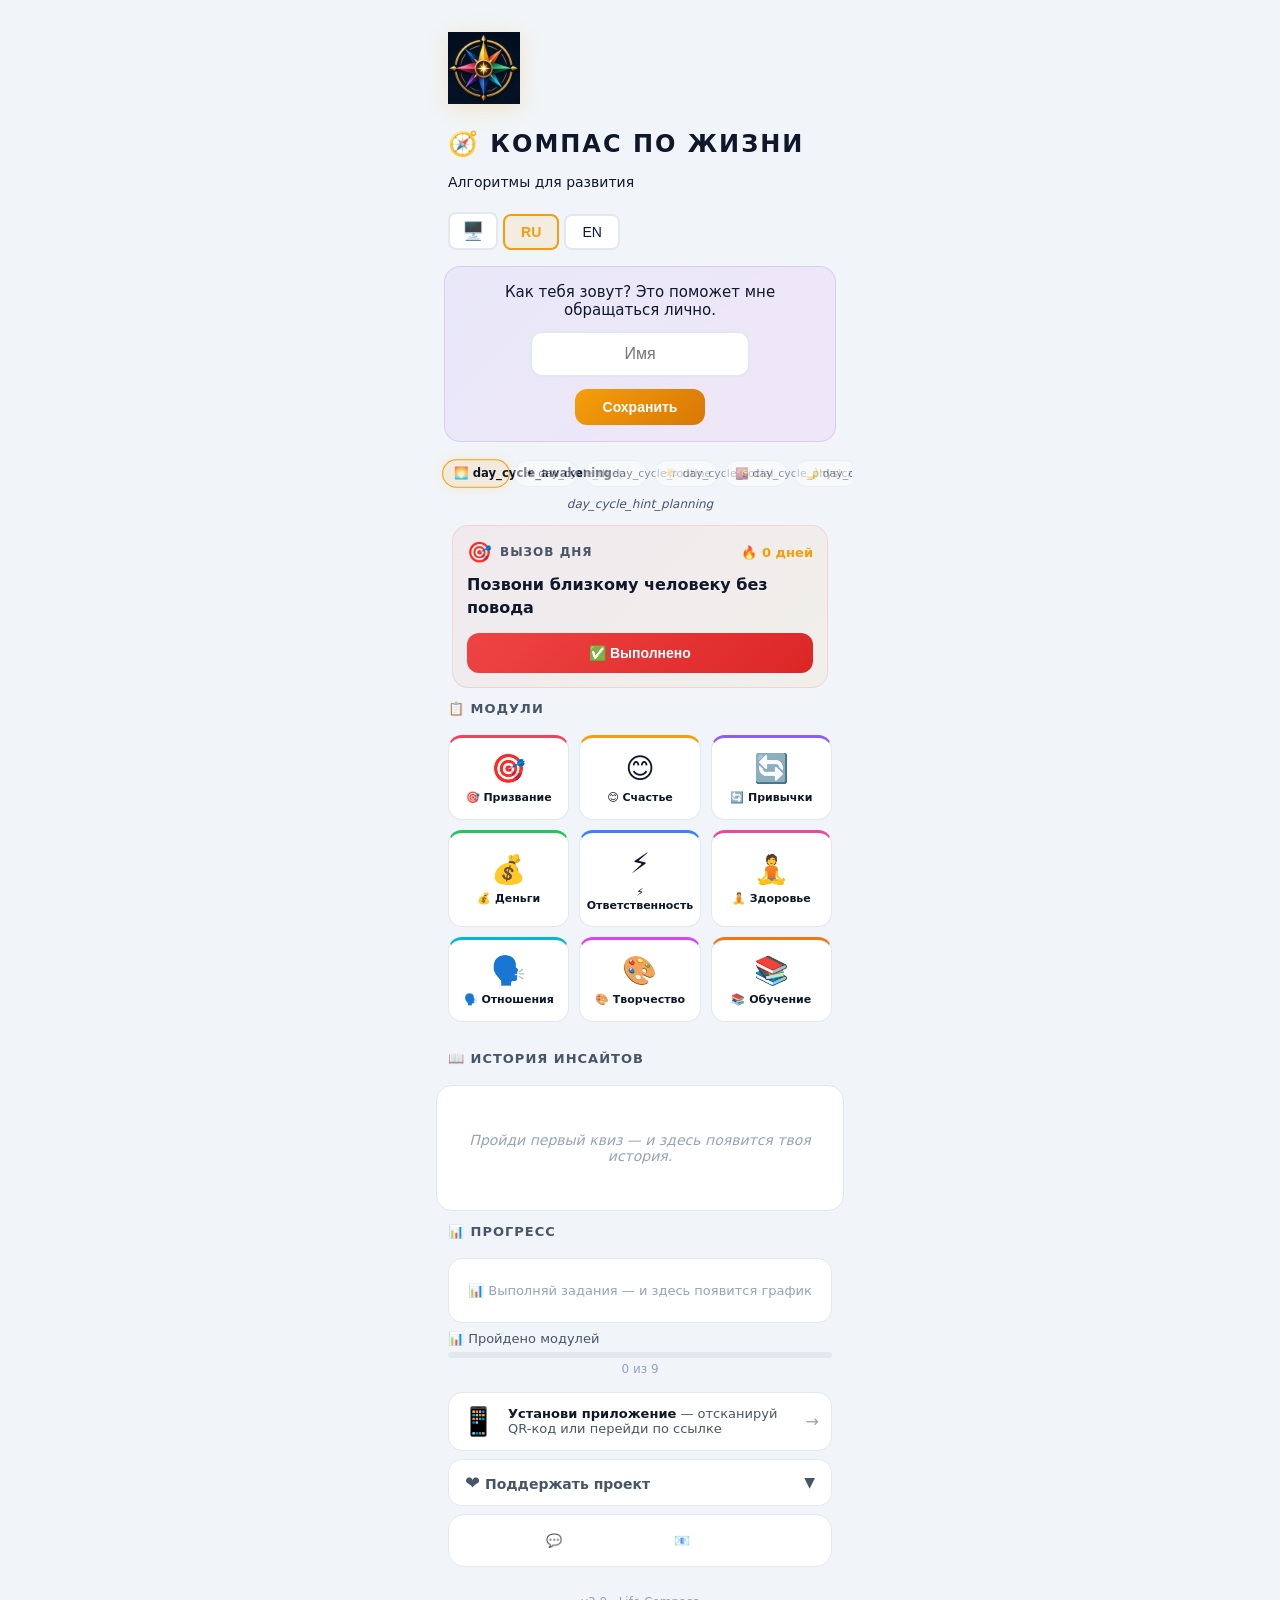
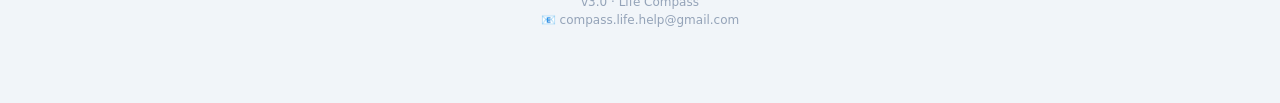
==== commit 2f85320e: "🖼️ fix: логотип заменён на icon-192.png (вместо эмодзи)" ====
--- a/index.html
+++ b/index.html
@@ -8,80 +8,117 @@
   <meta name="apple-mobile-web-app-status-bar-style" content="black-translucent">
   <title>🧭 КОМПАС ПО ЖИЗНИ — Алгоритмы для развития</title>
   <meta name="apple-mobile-web-app-title" content="Компас">
-  <meta name="description" content="Интерактивный гид по 8 сферам жизни: призвание, счастье, здоровье, деньги, отношения, творчество, обучение, ответственность">
+  <meta name="description" content="Интерактивный гид по 8 сферам жизни">
   <link rel="manifest" href="./manifest.json">
   <link rel="apple-touch-icon" href="./assets/icons/icon-192.png">
   <link rel="stylesheet" href="./css/styles.css">
   
-  <!-- Дополнительные стили для главной -->
   <style>
+    /* ===== QR-КОД (КОМПАКТНЫЙ) ===== */
+    .qr-compact {
+      margin: 12px 16px;
+      padding: 12px 16px;
+      background: var(--card);
+      border-radius: 14px;
+      border: 1px solid var(--border);
+      display: flex;
+      align-items: center;
+      gap: 12px;
+      cursor: pointer;
+      transition: all 0.2s ease;
+    }
+    .qr-compact:hover {
+      border-color: var(--accent);
+    }
+    .qr-compact .qr-icon { font-size: 28px; flex-shrink: 0; }
+    .qr-compact .qr-text { font-size: 13px; color: var(--text2); flex: 1; }
+    .qr-compact .qr-text strong { color: var(--text); }
+    .qr-compact .qr-arrow { font-size: 16px; color: var(--text3); }
+
+    /* ===== СПОЙЛЕР ПОДДЕРЖКИ ===== */
+    .support-spoiler {
+      margin: 12px 16px;
+      border-radius: 14px;
+      border: 1px solid var(--border);
+      overflow: hidden;
+    }
+    .support-spoiler .spoiler-header {
+      padding: 12px 16px;
+      background: var(--card);
+      cursor: pointer;
+      display: flex;
+      align-items: center;
+      justify-content: space-between;
+      transition: all 0.2s ease;
+      user-select: none;
+      font-size: 14px;
+      font-weight: 600;
+      color: var(--text2);
+    }
+    .support-spoiler .spoiler-header:hover {
+      background: var(--bg);
+    }
+    .support-spoiler .spoiler-header .spoiler-icon { font-size: 18px; }
+    .support-spoiler .spoiler-body {
+      max-height: 0;
+      overflow: hidden;
+      transition: max-height 0.4s ease, padding 0.3s ease;
+      background: var(--card);
+    }
+    .support-spoiler .spoiler-body.open {
+      max-height: 800px;
+      padding: 0 16px 16px;
+    }
+    .support-spoiler .spoiler-body .support-block {
+      margin: 0;
+      border: none;
+      padding: 0;
+    }
+
     /* ===== ПЕРСОНАЛЬНОЕ ПРИВЕТСТВИЕ ===== */
-    #personalGreeting {
-      margin: 0 -4px;
-    }
-    
-    /* ===== СЕКЦИИ НА ГЛАВНОЙ ===== */
-    .home-section {
-      margin: 12px 0;
-    }
-    
+    #personalGreeting { margin: 0 -4px; }
+    .home-section { margin: 12px 0; }
     .home-section-title {
-      font-size: 14px;
+      font-size: 13px;
       font-weight: 700;
       color: var(--text2);
       text-transform: uppercase;
       letter-spacing: 1px;
       padding: 0 16px 8px;
     }
-    
-    /* ===== ЛЕНТА ВРЕМЕНИ (TIMELINE) ===== */
-    #timelineContainer {
-      margin: 0 4px;
-    }
-    
-    /* ===== ВЫЗОВ ДНЯ (CHALLENGE) ===== */
-    #challengeContainer {
-      margin: 0 4px;
-    }
-    
-    /* ===== ГРАФИК НЕДЕЛИ ===== */
-    #weekChart {
-      margin: 0 auto;
-    }
-    
-    /* ===== ТЕМА-КНОПКА В ХЕДЕРЕ ===== */
-    .header-actions {
-      display: flex;
-      gap: 8px;
-      justify-content: center;
-      align-items: center;
-      padding: 4px 16px 12px;
-    }
-    
-    .header-actions .theme-btn,
-    .header-actions .lang-btn {
-      background: var(--card);
-      border: 1px solid var(--border);
-      border-radius: 10px;
-      padding: 6px 12px;
-      font-size: 14px;
-      cursor: pointer;
-      transition: all 0.2s ease;
-      color: var(--text);
-    }
-    
-    .header-actions .theme-btn:hover,
-    .header-actions .lang-btn:hover {
-      border-color: var(--border-hover);
-      transform: translateY(-1px);
-    }
-    
-    .header-actions .lang-btn.active {
-      border-color: var(--accent);
-      background: rgba(245, 158, 11, 0.1);
-      color: var(--accent);
-    }
-    
+    #timelineContainer { margin: 0 4px; }
+    #challengeContainer { margin: 0 4px; }
+    #weekChart { margin: 0 auto; }
+
+    /* ===== ПРОГРЕСС ===== */
+    .progress-section {
+      padding: 0 16px 12px;
+    }
+    .progress-section p {
+      font-size: 13px;
+      color: var(--text2);
+      margin: 0 0 6px;
+    }
+    .progress-bar-wrap {
+      height: 6px;
+      background: var(--border);
+      border-radius: 3px;
+      overflow: hidden;
+    }
+    .progress-bar-fill {
+      height: 100%;
+      background: linear-gradient(90deg, var(--accent), var(--accent2));
+      border-radius: 3px;
+      width: 0%;
+      transition: width 0.6s ease;
+    }
+    .progress-text {
+      font-size: 12px;
+      color: var(--text3);
+      text-align: center;
+      margin-top: 4px;
+    }
+
     /* ===== МОДУЛЬНАЯ СЕТКА ===== */
     .mod-grid {
       display: grid;
@@ -89,26 +126,24 @@
       gap: 10px;
       padding: 0 16px 16px;
     }
-    
     .mod-card {
       display: flex;
       flex-direction: column;
       align-items: center;
       justify-content: center;
-      gap: 8px;
-      padding: 18px 8px;
+      gap: 6px;
+      padding: 14px 6px;
       background: var(--card);
       border: 1px solid var(--border);
-      border-radius: 16px;
+      border-radius: 14px;
       text-decoration: none;
       color: var(--text);
       transition: all 0.25s cubic-bezier(0.4, 0, 0.2, 1);
-      min-height: 100px;
+      min-height: 85px;
       position: relative;
       overflow: hidden;
       cursor: pointer;
     }
-    
     .mod-card::after {
       content: '';
       position: absolute;
@@ -117,55 +152,30 @@
       opacity: 0;
       transition: opacity 0.35s;
     }
-    
     .mod-card:hover {
-      transform: translateY(-4px) scale(1.02);
+      transform: translateY(-3px) scale(1.02);
       border-color: var(--module-color, var(--accent));
-      box-shadow: 0 8px 30px rgba(0, 0, 0, 0.2);
-    }
-    
-    .mod-card:hover::after {
-      opacity: 0.06;
-    }
-    
-    .mod-card .icon {
-      font-size: 32px;
-      transition: transform 0.35s cubic-bezier(0.4, 0, 0.2, 1);
-      position: relative;
-      z-index: 1;
-    }
-    
-    .mod-card:hover .icon {
-      transform: scale(1.15) rotate(-4deg);
-    }
-    
-    .mod-card .label {
-      font-size: 12px;
-      font-weight: 600;
-      text-align: center;
-      position: relative;
-      z-index: 1;
-    }
-    
+      box-shadow: 0 6px 24px rgba(0,0,0,0.15);
+    }
+    .mod-card:hover::after { opacity: 0.06; }
+    .mod-card .icon { font-size: 28px; position: relative; z-index: 1; transition: transform 0.35s; }
+    .mod-card:hover .icon { transform: scale(1.1) rotate(-3deg); }
+    .mod-card .label { font-size: 11px; font-weight: 600; text-align: center; position: relative; z-index: 1; }
     .mod-card .badge-mod {
       position: absolute;
-      top: 6px;
-      right: 6px;
+      top: 4px;
+      right: 4px;
       font-size: 10px;
       background: var(--success);
       color: #fff;
-      padding: 2px 8px;
-      border-radius: 10px;
+      padding: 1px 6px;
+      border-radius: 8px;
       font-weight: 700;
       z-index: 2;
       display: none;
     }
-    
-    .mod-card .badge-mod.done {
-      display: block;
-    }
-    
-    /* ===== ЦВЕТА МОДУЛЕЙ ===== */
+    .mod-card .badge-mod.done { display: block; }
+
     .mod-card[data-module="purpose"] { --module-color: #f43f5e; border-top: 3px solid #f43f5e; }
     .mod-card[data-module="happiness"] { --module-color: #f59e0b; border-top: 3px solid #f59e0b; }
     .mod-card[data-module="habits"] { --module-color: #8b5cf6; border-top: 3px solid #8b5cf6; }
@@ -176,281 +186,84 @@
     .mod-card[data-module="creativity"] { --module-color: #d946ef; border-top: 3px solid #d946ef; }
     .mod-card[data-module="learning"] { --module-color: #f97316; border-top: 3px solid #f97316; }
 
-    /* ===== QR-КОД ===== */
-    .qr-block {
-      margin: 16px;
-      padding: 20px;
-      background: var(--card);
-      border-radius: 16px;
-      border: 1px solid var(--border);
-      text-align: center;
-    }
-
-    .qr-title {
-      font-size: 15px;
-      font-weight: 700;
-      color: var(--text);
-      margin: 0 0 12px;
-    }
-
-    .qr-wrap {
-      display: flex;
-      justify-content: center;
-      align-items: center;
-      padding: 12px;
-      background: #ffffff;
-      border-radius: 12px;
-      margin: 0 auto 12px;
-      max-width: 200px;
-    }
-
-    .qr-wrap img {
-      width: 100%;
-      height: auto;
-      display: block;
-      border-radius: 8px;
-    }
-
-    .qr-link {
-      font-size: 13px;
-      color: var(--text2);
-      margin: 0;
-    }
-
-    .qr-link a {
-      color: var(--accent);
-      text-decoration: none;
-      font-weight: 600;
-    }
-
-    .qr-link a:hover {
-      text-decoration: underline;
-    }
-
-    /* ===== БЛОК ПОДДЕРЖКИ ===== */
-    .support-block {
-      margin: 16px;
-      padding: 20px;
-      background: var(--card);
-      border-radius: 16px;
-      border: 1px solid var(--border);
-    }
-
-    .support-header {
-      text-align: center;
-      margin-bottom: 12px;
-    }
-
-    .support-heart {
-      font-size: 24px;
-    }
-
-    .support-title {
-      font-size: 16px;
-      font-weight: 700;
-      display: block;
-      margin-top: 4px;
-    }
-
-    .support-desc {
-      text-align: center;
-      font-size: 14px;
-      color: var(--text2);
-      margin-bottom: 16px;
-    }
-
-    .support-methods {
-      display: flex;
-      flex-direction: column;
-      gap: 10px;
-      margin-bottom: 16px;
-    }
-
-    .support-btn {
-      display: flex;
-      align-items: center;
-      gap: 12px;
-      padding: 14px 18px;
-      border-radius: 12px;
-      font-size: 15px;
-      font-weight: 600;
-      text-decoration: none;
-      border: none;
-      cursor: pointer;
-      width: 100%;
-      text-align: left;
-      color: white;
-      transition: all 0.2s ease;
-    }
-
-    .support-btn:hover {
-      transform: translateY(-2px);
-      filter: brightness(1.1);
-    }
-
-    .support-btn:active {
-      transform: scale(0.98);
-    }
-
-    .support-btn .btn-icon {
-      font-size: 22px;
-      flex-shrink: 0;
-    }
-
-    .support-btn .btn-text {
-      display: flex;
-      flex-direction: column;
-      gap: 2px;
-    }
-
-    .support-btn .btn-label {
-      font-weight: 700;
-      font-size: 15px;
-    }
-
-    .support-btn .btn-hint {
-      font-weight: 400;
-      font-size: 12px;
-      opacity: 0.85;
-    }
-
-    .support-btn.sbp {
-      background: linear-gradient(135deg, #f59e0b, #d97706);
-    }
-
-    .support-btn.tinkoff {
-      background: linear-gradient(135deg, #333333, #1a1a1a);
-    }
-
-    .support-btn.evm {
-      background: linear-gradient(135deg, #3b82f6, #1d4ed8);
-    }
-
-    .support-btn.tron {
-      background: linear-gradient(135deg, #ef4444, #b91c1c);
-    }
-
-    .support-btn.bitcoin {
-      background: linear-gradient(135deg, #f97316, #c2410c);
-    }
-
-    .support-btn.solana {
-      background: linear-gradient(135deg, #8b5cf6, #14b8a6);
-    }
-
-    .support-legal {
-      margin-top: 12px;
-      padding: 12px;
-      background: rgba(255, 255, 255, 0.03);
-      border: 1px solid var(--border);
-      border-radius: 10px;
-      font-size: 12px;
-      color: var(--text3);
-      line-height: 1.5;
-      text-align: center;
-    }
-
-    .support-legal a {
-      color: var(--water);
-      text-decoration: none;
-    }
-
-    .support-legal a:hover {
-      text-decoration: underline;
-    }
-
-    .support-footer {
-      text-align: center;
-      margin-top: 12px;
-      font-size: 13px;
-      color: var(--text2);
-    }
-
-    /* ===== РЕСПОНСИВ ===== */
+    /* ===== RESPONSIVE ===== */
     @media (max-width: 480px) {
-      .mod-grid {
-        gap: 8px;
-      }
-      .mod-card {
-        padding: 14px 6px;
-        min-height: 85px;
-      }
-      .mod-card .icon {
-        font-size: 28px;
-      }
-      .mod-card .label {
-        font-size: 11px;
-      }
-
-      .qr-wrap {
-        max-width: 160px;
-      }
-
-      .support-btn {
-        font-size: 14px;
-        padding: 12px 14px;
-      }
-    }
-
+      .mod-grid { gap: 8px; }
+      .mod-card { padding: 12px 4px; min-height: 75px; }
+      .mod-card .icon { font-size: 24px; }
+      .mod-card .label { font-size: 10px; }
+      .qr-compact .qr-icon { font-size: 22px; }
+      .qr-compact .qr-text { font-size: 12px; }
+    }
     @media (max-width: 360px) {
-      .mod-grid {
-        gap: 6px;
-      }
-      .mod-card {
-        padding: 10px 4px;
-        min-height: 70px;
-      }
-      .mod-card .icon {
-        font-size: 22px;
-      }
-      .mod-card .label {
-        font-size: 10px;
-      }
-
-      .qr-wrap {
-        max-width: 140px;
-      }
-
-      .support-btn {
-        font-size: 13px;
-        padding: 10px 12px;
-      }
-
-      .support-btn .btn-hint {
-        font-size: 11px;
-      }
-    }
+      .mod-grid { gap: 6px; }
+      .mod-card { padding: 10px 3px; min-height: 65px; }
+      .mod-card .icon { font-size: 20px; }
+      .mod-card .label { font-size: 9px; }
+    }
+
+    /* ===== ЦИКЛ ДНЯ ===== */
+    .day-cycle-bar { display: flex; gap: 6px; overflow-x: auto; padding: 10px 16px; margin: 0 -4px; scrollbar-width: none; }
+    .day-cycle-bar::-webkit-scrollbar { display: none; }
+    .cycle-pill { min-width: 64px; text-align: center; padding: 6px 10px; border-radius: 20px; background: var(--card); border: 1px solid var(--border); font-size: 11px; white-space: nowrap; opacity: 0.45; transition: all 0.2s ease; cursor: default; }
+    .cycle-pill.active { opacity: 1; border-color: var(--accent); background: rgba(245,158,11,0.12); font-weight: 700; transform: scale(1.06); box-shadow: 0 0 12px rgba(245,158,11,0.15); }
+    .cycle-hint { text-align: center; font-size: 12px; color: var(--text2); padding: 0 16px 6px; font-style: italic; min-height: 18px; }
+
+    /* ===== COMPASS LOGO ===== */
+    .compass-logo { font-size: 52px; line-height: 1; margin-bottom: 6px; filter: drop-shadow(0 4px 12px rgba(245,158,11,0.2)); }
+
+    /* ===== WEEK CHART ===== */
+    .week-chart-section { margin: 0 16px 8px; padding: 12px; background: var(--card); border-radius: 14px; border: 1px solid var(--border); text-align: center; }
+    .week-chart-section h3 { margin: 0 0 10px; font-size: 13px; color: var(--text2); text-transform: uppercase; letter-spacing: 1px; }
+
+    /* ===== КОМПАКТНОСТЬ ===== */
+    .home-section { margin: 8px 0; }
+    .home-section-title { padding: 0 16px 6px; }
+    .qr-compact { margin: 8px 16px; padding: 12px; }
+    .feedback-block { margin: 8px 16px; padding: 12px; }
+    .support-spoiler { margin: 8px 16px; }
+    .progress-section { padding: 0 16px 8px; }
+    .timeline-section { margin: 0 16px 8px; padding: 12px; }
+    .challenge-card { margin: 8px 16px; padding: 14px; }
+    .name-prompt { margin: 8px 16px; padding: 16px; }
+    .personal-greeting { padding: 12px 16px 8px; }
+    .header-actions { padding: 4px 16px 8px; }
+    .compass-header { padding: 16px 16px 4px; }
+    .compass-header h1 { font-size: 24px; letter-spacing: 2px; }
+    .compass-header .subtitle { font-size: 14px; margin-top: 4px; }
+
+    /* ===== ACTIVE LANG ===== */
+    .lang-btn.active { border-color: var(--accent); color: var(--accent); font-weight: 600; background: rgba(245,158,11,0.08); }
   </style>
 </head>
 <body>
   <div class="app" id="app">
-    <!-- ===== ЭКРАН ГЛАВНОЙ ===== -->
     <div class="screen active" id="screen-home">
       <!-- Шапка -->
       <div class="compass-header">
-        <div class="compass-logo">🧭</div>
+        <img src="./assets/icons/icon-192.png" alt="Компас" class="compass-logo" width="72" height="72">
         <h1 data-i18n="app_title">КОМПАС ПО ЖИЗНИ</h1>
         <p class="subtitle" data-i18n="app_subtitle">Алгоритмы для развития</p>
       </div>
 
       <!-- Кнопки: тема + язык -->
       <div class="header-actions">
-        <button class="theme-btn" id="themeToggle" onclick="window.toggleTheme && window.toggleTheme()" aria-label="Toggle theme">🌙</button>
-        <button class="lang-btn active" data-lang="ru" onclick="window.setLang && window.setLang('ru')">🇷🇺 RU</button>
-        <button class="lang-btn" data-lang="en" onclick="window.setLang && window.setLang('en')">🇬🇧 EN</button>
-      </div>
-
-      <!-- Персональное приветствие -->
+        <button class="theme-btn" onclick="window.toggleTheme && window.toggleTheme()">🌙</button>
+        <button class="lang-btn active" data-lang="ru" onclick="window.setLang && window.setLang('ru')">RU</button>
+        <button class="lang-btn" data-lang="en" onclick="window.setLang && window.setLang('en')">EN</button>
+      </div>
+
+      <!-- Приветствие -->
       <div id="personalGreeting"></div>
 
       <!-- Цикл дня -->
       <div class="day-cycle-bar" id="dayCycleBar"></div>
       <div class="cycle-hint" id="cycleHint"></div>
 
-      <!-- ВЫЗОВ ДНЯ (CHALLENGE) -->
+      <!-- Вызов дня -->
       <div id="challengeContainer"></div>
 
-      <!-- Модульная сетка -->
+      <!-- Модули -->
       <div class="home-section">
         <p class="home-section-title" data-i18n="modules_title">📋 Модули</p>
         <div class="mod-grid">
@@ -502,153 +315,57 @@
         </div>
       </div>
 
-      <!-- ЛЕНТА ВРЕМЕНИ (TIMELINE) -->
+      <!-- Timeline -->
       <div class="home-section">
         <p class="home-section-title" data-i18n="timeline_title">📖 История инсайтов</p>
         <div id="timelineContainer" class="timeline-section"></div>
       </div>
 
-      <!-- ГРАФИК НЕДЕЛИ -->
+      <!-- График -->
       <div class="home-section">
-        <p class="home-section-title" data-i18n="week_chart_title">📊 Прогресс за неделю</p>
-        <div class="week-chart-section">
-          <div id="weekChart"></div>
-        </div>
+        <p class="home-section-title" data-i18n="week_chart_title">📊 Прогресс</p>
+        <div class="week-chart-section"><div id="weekChart"></div></div>
       </div>
 
       <!-- Прогресс модулей -->
       <div class="progress-section">
-        <p style="font-size:13px;color:var(--text2)" data-i18n="progress_modules">📊 Пройдено модулей</p>
-        <div class="progress-bar-wrap">
-          <div class="progress-bar-fill" id="moduleProgress" style="width:0%"></div>
+        <p data-i18n="progress_modules">📊 Пройдено модулей</p>
+        <div class="progress-bar-wrap"><div class="progress-bar-fill" id="moduleProgress"></div></div>
+        <div class="progress-text"><span id="progressText">0 из 9</span></div>
+      </div>
+
+      <!-- QR-КОМПАКТ -->
+      <div class="qr-compact" onclick="window.open('https://zimatoken.github.io/compass-life/', '_blank')">
+        <span class="qr-icon">📱</span>
+        <span class="qr-text"><strong>Установи приложение</strong> — отсканируй QR-код или перейди по ссылке</span>
+        <span class="qr-arrow">→</span>
+      </div>
+
+      <!-- СПОЙЛЕР ПОДДЕРЖКИ -->
+      <div class="support-spoiler">
+        <div class="spoiler-header" onclick="toggleSupport(this)">
+          <span><span class="spoiler-icon">❤️</span> Поддержать проект</span>
+          <span>▼</span>
         </div>
-        <p style="font-size:12px;color:var(--text3);text-align:center;margin-top:4px">
-          <span id="progressText">0 из 9</span>
-        </p>
-      </div>
-
-      <!-- ========================================== -->
-      <!-- QR-КОД ДЛЯ БЫСТРОЙ УСТАНОВКИ -->
-      <!-- ========================================== -->
-      <div class="qr-block">
-        <p class="qr-title" data-i18n="qr_title">📱 Отсканируй QR-код и установи приложение</p>
-        <div class="qr-wrap">
-          <img src="./assets/images/qr-code-compass.png" 
-               alt="QR-код для установки КОМПАС ПО ЖИЗНИ" 
-               id="qrImage"
-               onerror="this.parentElement.innerHTML='<p style=\'color:var(--text3);font-size:14px;\'>QR-код скоро появится</p>'">
-        </div>
-        <p class="qr-link">
-          🔗 <span data-i18n="qr_link_text">Или перейди по ссылке:</span> 
-          <a href="https://zimatoken.github.io/compass-life/" target="_blank">
-            zimatoken.github.io/compass-life
-          </a>
-        </p>
-      </div>
-
-      <!-- ========================================== -->
-      <!-- БЛОК ПОДДЕРЖКИ (ДОНАТ) -->
-      <!-- ========================================== -->
-      <div class="support-block" id="supportBlock">
-        <div class="support-header">
-          <span class="support-heart">❤️</span>
-          <span class="support-title" data-i18n="support_title">Спасибо, что выбрали КОМПАС ПО ЖИЗНИ!</span>
-        </div>
-
-        <p class="support-desc" data-i18n="support_desc">
-          Если приложение помогло — скажите спасибо. Это вдохновляет нас делать его лучше.
-        </p>
-
-        <div class="support-methods">
-
-          <!-- СБП -->
-          <button class="support-btn sbp" onclick="window.copySBP ? copySBP() : copyToClipboard('+79639424331', 'Номер скопирован')" title="Скопировать реквизиты СБП">
-            <span class="btn-icon">🏦</span>
-            <span class="btn-text">
-              <span class="btn-label" data-i18n="support_sbp">Перевод по СБП</span>
-              <span class="btn-hint" data-i18n="support_sbp_hint">Работает в любом банке РФ</span>
-            </span>
-          </button>
-
-          <!-- Т-Банк -->
-          <a href="https://www.tinkoff.ru/rm/zima.token1/5z4YV31214" 
-             target="_blank" 
-             rel="noopener noreferrer nofollow"
-             class="support-btn tinkoff"
-             title="Открыть в Т-Банке">
-            <span class="btn-icon">💳</span>
-            <span class="btn-text">
-              <span class="btn-label" data-i18n="support_tinkoff">Т-Банк (Тинькофф)</span>
-              <span class="btn-hint" data-i18n="support_tinkoff_hint">Для клиентов Т-Банка</span>
-            </span>
-          </a>
-
-          <!-- EVM -->
-          <button class="support-btn evm" onclick="copyToClipboard('0x428B1872339a628213d8560C1C2aB26146499dcA', 'EVM-адрес скопирован')" title="Скопировать EVM-адрес">
-            <span class="btn-icon">⬡</span>
-            <span class="btn-text">
-              <span class="btn-label" data-i18n="support_evm">USDT / ETH (EVM)</span>
-              <span class="btn-hint" data-i18n="support_evm_hint">Ethereum, Base, Polygon, BNB, Arbitrum, OP</span>
-            </span>
-          </button>
-
-          <!-- Tron -->
-          <button class="support-btn tron" onclick="copyToClipboard('TYBCg6Ev5uPjAopKxhritoqSuDwVHV5LbT', 'Tron-адрес скопирован')" title="Скопировать Tron-адрес">
-            <span class="btn-icon">🔴</span>
-            <span class="btn-text">
-              <span class="btn-label" data-i18n="support_tron">USDT TRC-20 (Tron)</span>
-              <span class="btn-hint" data-i18n="support_tron_hint">Сеть Tron — низкая комиссия</span>
-            </span>
-          </button>
-
-          <!-- Bitcoin -->
-          <button class="support-btn bitcoin" onclick="copyToClipboard('bc1qw0lfv4hwvzk9qhax2xp0n4jm94lce4mkn8pwjl', 'Bitcoin-адрес скопирован')" title="Скопировать Bitcoin-адрес">
-            <span class="btn-icon">₿</span>
-            <span class="btn-text">
-              <span class="btn-label" data-i18n="support_bitcoin">Bitcoin (BTC)</span>
-              <span class="btn-hint" data-i18n="support_bitcoin_hint">Сеть Bitcoin — надёжно</span>
-            </span>
-          </button>
-
-          <!-- Solana -->
-          <button class="support-btn solana" onclick="copyToClipboard('4rPx8Vtk5dcBe8CpCb9ZgaGf9HwW9cf5FesuspijLfCj', 'Solana-адрес скопирован')" title="Скопировать Solana-адрес">
-            <span class="btn-icon">◎</span>
-            <span class="btn-text">
-              <span class="btn-label" data-i18n="support_solana">Solana (SOL / USDC)</span>
-              <span class="btn-hint" data-i18n="support_solana_hint">Сеть Solana — мгновенно</span>
-            </span>
-          </button>
-
-        </div>
-
-        <div class="support-legal" data-i18n="support_legal">
-          💎 Добровольное пожертвование на развитие проекта. Услуги не оказываются, товар не поставляется. 
-          По вопросам: <a href="mailto:compass.life.help@gmail.com">compass.life.help@gmail.com</a>
-        </div>
-
-        <div class="support-footer">
-          <span data-i18n="support_footer">Спасибо, что вы с нами! 🙌</span>
-        </div>
-      </div>
-
-      <!-- Feedback блок -->
-      <div class="feedback-block">
-        <p style="color:var(--text2);font-size:14px">💬 <span data-i18n="feedback_title">Есть вопросы или предложения?</span></p>
-        <div class="feedback-buttons">
-          <a href="https://t.me/compass_life_help" target="_blank" rel="noopener" class="feedback-btn fb-tg">💬 Telegram</a>
-          <a href="mailto:compass.life.help@gmail.com" class="feedback-btn fb-mail">📧 Email</a>
+        <div class="spoiler-body" id="supportBody"></div>
+      </div>
+
+      <!-- Feedback -->
+      <div class="feedback-block" style="padding:10px 12px;">
+        <div class="feedback-buttons" style="gap:8px;margin-top:0;">
+          <a href="https://t.me/compass_life_help" target="_blank" class="feedback-btn fb-tg" style="padding:8px 16px;font-size:13px;">💬 Telegram</a>
+          <a href="mailto:compass.life.help@gmail.com" class="feedback-btn fb-mail" style="padding:8px 16px;font-size:13px;">📧 Email</a>
         </div>
       </div>
 
       <!-- Подвал -->
       <div class="footer">
-        <span data-i18n="footer_text">v3.1 · Life Compass</span>
-        <span style="display:block;margin-top:4px">📧 compass.life.help@gmail.com</span>
+        <span data-i18n="footer_text">v3.2 · Life Compass</span>
+        <span style="display:block;margin-top:4px;font-size:12px">📧 compass.life.help@gmail.com</span>
       </div>
     </div>
   </div>
 
-  <!-- Toast -->
   <div class="toast" id="toast"></div>
 
   <!-- ===== SCRIPTS ===== -->
@@ -656,32 +373,83 @@
   <script src="./core/registry.js"></script>
   <script src="./core/theme.js"></script>
   <script src="./core/progressEngine.js"></script>
-  <script>
-    // Устанавливаем язык перед загрузкой остальных скриптов
-    window.currentLang = localStorage.getItem('compass_lang') || 'ru';
-  </script>
+  <script> window.currentLang = localStorage.getItem('compass_lang') || 'ru'; </script>
   <script src="./core/engine.js"></script>
   <script src="./core/tracker.js"></script>
   <script src="./core/app.js"></script>
 
-  <!-- ===== ИНИЦИАЛИЗАЦИЯ ===== -->
   <script>
     (function() {
       'use strict';
 
-      // ===== 1. ФУНКЦИЯ КОПИРОВАНИЯ =====
-      function copyToClipboard(text, msg) {
+      // ===== 1. ОБНОВЛЕНИЕ ПЕРЕВОДОВ =====
+      function updateTranslations() {
+        const lang = window.currentLang || 'ru';
+        const texts = typeof LOCALES !== 'undefined' ? (LOCALES[lang] || LOCALES.ru) : {};
+        
+        document.querySelectorAll('[data-i18n]').forEach(el => {
+          const key = el.dataset.i18n;
+          if (texts[key] !== undefined && texts[key] !== null) {
+            el.textContent = texts[key];
+          }
+        });
+      }
+      window.updateTranslations = updateTranslations;
+
+      // ===== 2. TOGGLE SUPPORT =====
+      window.toggleSupport = function(el) {
+        const body = el.nextElementSibling;
+        const isOpen = body.classList.contains('open');
+        body.classList.toggle('open');
+        el.querySelector('span:last-child').textContent = isOpen ? '▼' : '▲';
+        if (!isOpen && !body.querySelector('.support-block')) {
+          body.innerHTML = getSupportHTML();
+        }
+      };
+
+      function getSupportHTML() {
+        return `
+          <div class="support-block">
+            <div class="support-header">
+              <span class="support-heart">❤️</span>
+              <span class="support-title" data-i18n="support_title">Спасибо, что выбрали КОМПАС!</span>
+            </div>
+            <p class="support-desc" data-i18n="support_desc">Если приложение помогло — скажите спасибо. Это вдохновляет нас.</p>
+            <div class="support-methods">
+              <button class="support-btn sbp" onclick="copyToClipboard('+79639424331','Номер скопирован')">
+                <span class="btn-icon">🏦</span><span class="btn-text"><span class="btn-label">Перевод по СБП</span><span class="btn-hint">Работает в любом банке РФ</span></span>
+              </button>
+              <a href="https://www.tinkoff.ru/rm/zima.token1/5z4YV31214" target="_blank" class="support-btn tinkoff">
+                <span class="btn-icon">💳</span><span class="btn-text"><span class="btn-label">Т-Банк</span><span class="btn-hint">Для клиентов Т-Банка</span></span>
+              </a>
+              <button class="support-btn evm" onclick="copyToClipboard('0x428B1872339a628213d8560C1C2aB26146499dcA','EVM-адрес скопирован')">
+                <span class="btn-icon">⬡</span><span class="btn-text"><span class="btn-label">USDT / ETH (EVM)</span><span class="btn-hint">Ethereum, Polygon, BNB, Arbitrum</span></span>
+              </button>
+              <button class="support-btn tron" onclick="copyToClipboard('TYBCg6Ev5uPjAopKxhritoqSuDwVHV5LbT','Tron-адрес скопирован')">
+                <span class="btn-icon">🔴</span><span class="btn-text"><span class="btn-label">USDT TRC-20</span><span class="btn-hint">Сеть Tron — низкая комиссия</span></span>
+              </button>
+              <button class="support-btn bitcoin" onclick="copyToClipboard('bc1qw0lfv4hwvzk9qhax2xp0n4jm94lce4mkn8pwjl','Bitcoin-адрес скопирован')">
+                <span class="btn-icon">₿</span><span class="btn-text"><span class="btn-label">Bitcoin (BTC)</span><span class="btn-hint">Сеть Bitcoin</span></span>
+              </button>
+              <button class="support-btn solana" onclick="copyToClipboard('4rPx8Vtk5dcBe8CpCb9ZgaGf9HwW9cf5FesuspijLfCj','Solana-адрес скопирован')">
+                <span class="btn-icon">◎</span><span class="btn-text"><span class="btn-label">Solana (SOL / USDC)</span><span class="btn-hint">Сеть Solana</span></span>
+              </button>
+            </div>
+            <div class="support-legal">💎 Добровольное пожертвование. Услуги не оказываются. <a href="mailto:compass.life.help@gmail.com">compass.life.help@gmail.com</a></div>
+            <div class="support-footer">🙌 Спасибо, что вы с нами!</div>
+          </div>
+        `;
+      }
+
+      // ===== 3. КОПИРОВАНИЕ =====
+      window.copyToClipboard = function(text, msg) {
         if (navigator.clipboard && navigator.clipboard.writeText) {
           navigator.clipboard.writeText(text).then(() => {
             if (typeof showToast === 'function') showToast(msg);
             else alert(msg);
-          }).catch(() => {
-            fallbackCopy(text, msg);
-          });
-        } else {
-          fallbackCopy(text, msg);
-        }
-      }
+          }).catch(() => { fallbackCopy(text, msg); });
+        } else { fallbackCopy(text, msg); }
+      };
 
       function fallbackCopy(text, msg) {
         const ta = document.createElement('textarea');
@@ -701,121 +469,101 @@
         document.body.removeChild(ta);
       }
 
-      window.copyToClipboard = copyToClipboard;
-
-      // ===== 2. ОБНОВЛЕНИЕ МЕТА-ТЕГА ТЕМЫ =====
+      // ===== 4. МЕТА-ТЕГ ТЕМЫ =====
       function updateThemeColor() {
         const meta = document.getElementById('themeColorMeta');
         if (!meta) return;
-        const isDark = document.documentElement.getAttribute('data-theme') === 'dark';
-        meta.content = isDark ? '#0c1220' : '#f1f5f9';
-      }
-      
-      const observer = new MutationObserver(function() {
-        updateThemeColor();
-      });
-      observer.observe(document.documentElement, { attributes: true, attributeFilter: ['data-theme'] });
+        meta.content = document.documentElement.getAttribute('data-theme') === 'dark' ? '#0c1220' : '#f1f5f9';
+      }
+      new MutationObserver(updateThemeColor).observe(document.documentElement, { attributes: true, attributeFilter: ['data-theme'] });
       updateThemeColor();
 
-      // ===== 3. РЕНДЕР ЦИКЛА ДНЯ =====
+      // ===== 5. ЦИКЛ ДНЯ =====
       function renderDayCycle() {
-        const cycle = (typeof getDayCycle === 'function') ? getDayCycle() : null;
+        const cycle = typeof getDayCycle === 'function' ? getDayCycle() : null;
         if (!cycle) return;
-        
         const bar = document.getElementById('dayCycleBar');
         const hint = document.getElementById('cycleHint');
         if (!bar) return;
-        
         const slots = [
-          { key: 'awakening', h: [6, 7, 8], label: '🌅 ' + (t('day_cycle_awakening') || 'Пробуждение') },
-          { key: 'deep', h: [9, 10, 11], label: '☀️ ' + (t('day_cycle_deep') || 'Глубокая работа') },
-          { key: 'routine', h: [12, 13], label: '🍽️ ' + (t('day_cycle_routine') || 'Рутина') },
-          { key: 'social', h: [14, 15, 16], label: '🌤️ ' + (t('day_cycle_social') || 'Встречи') },
-          { key: 'physical', h: [17, 18], label: '🌇 ' + (t('day_cycle_physical') || 'Движение') },
-          { key: 'reflect', h: [19, 20, 21], label: '🌙 ' + (t('day_cycle_reflect') || 'Рефлексия') },
-          { key: 'rest', h: [22, 23, 0, 1, 2, 3, 4, 5], label: '😴 ' + (t('day_cycle_rest') || 'Сон') }
+          { key: 'awakening', h: [6,7,8], label: '🌅 ' + (t('day_cycle_awakening') || 'Пробуждение') },
+          { key: 'deep', h: [9,10,11], label: '☀️ ' + (t('day_cycle_deep') || 'Глубокая работа') },
+          { key: 'routine', h: [12,13], label: '🍽️ ' + (t('day_cycle_routine') || 'Рутина') },
+          { key: 'social', h: [14,15,16], label: '🌤️ ' + (t('day_cycle_social') || 'Встречи') },
+          { key: 'physical', h: [17,18], label: '🌇 ' + (t('day_cycle_physical') || 'Движение') },
+          { key: 'reflect', h: [19,20,21], label: '🌙 ' + (t('day_cycle_reflect') || 'Рефлексия') },
+          { key: 'rest', h: [22,23,0,1,2,3,4,5], label: '😴 ' + (t('day_cycle_rest') || 'Сон') }
         ];
-        
         const currentHour = new Date().getHours();
-        bar.innerHTML = slots.map(s => {
-          const active = s.h.includes(currentHour) ? 'active' : '';
-          return `<div class="cycle-pill ${active}">${s.label}</div>`;
-        }).join('');
-        
-        if (hint) {
-          hint.textContent = cycle.hint || t('day_cycle_hint_' + cycle.type) || '';
-        }
-      }
-      
+        bar.innerHTML = slots.map(s => `<div class="cycle-pill ${s.h.includes(currentHour) ? 'active' : ''}">${s.label}</div>`).join('');
+        if (hint) hint.textContent = cycle.hint || t('day_cycle_hint_' + cycle.type) || '';
+      }
       renderDayCycle();
       setInterval(renderDayCycle, 60000);
 
-      // ===== 4. ОБНОВЛЕНИЕ ПРОГРЕССА МОДУЛЕЙ =====
+      // ===== 6. ПРОГРЕСС =====
       function updateModuleProgress() {
-        const profile = (typeof ProgressEngine !== 'undefined') ? ProgressEngine.getCrossModuleProfile() : { completed: 0, total: 9 };
+        const profile = typeof ProgressEngine !== 'undefined' ? ProgressEngine.getCrossModuleProfile() : { completed: 0, total: 9 };
         const pct = Math.round((profile.completed / profile.total) * 100);
         const fill = document.getElementById('moduleProgress');
         const text = document.getElementById('progressText');
         if (fill) fill.style.width = pct + '%';
         if (text) text.textContent = profile.completed + ' из ' + profile.total;
-        
-        const modules = ['purpose', 'happiness', 'habits', 'money', 'responsibility', 'health', 'relationships', 'creativity', 'learning'];
+        const modules = ['purpose','happiness','habits','money','responsibility','health','relationships','creativity','learning'];
         for (const mod of modules) {
           const badge = document.getElementById('badge-' + mod);
           if (badge) {
-            const isDone = (typeof ProgressEngine !== 'undefined') ? ProgressEngine.isQuizCompleted(mod, mod) : false;
+            const isDone = typeof ProgressEngine !== 'undefined' ? ProgressEngine.isQuizCompleted(mod, mod) : false;
             badge.textContent = isDone ? '✅' : '';
             badge.classList.toggle('done', isDone);
           }
         }
       }
-      
       updateModuleProgress();
 
-      // ===== 5. ИНИЦИАЛИЗАЦИЯ APP.JS =====
+      // ===== 7. ИНИЦИАЛИЗАЦИЯ =====
       function initApp() {
         if (typeof renderPersonalGreeting === 'function') {
           const container = document.getElementById('personalGreeting');
           if (container) container.innerHTML = renderPersonalGreeting();
         }
-        
         if (typeof DailyChallenge !== 'undefined' && typeof DailyChallenge.render === 'function') {
           DailyChallenge.render('challengeContainer');
         }
-        
         if (typeof InsightTimeline !== 'undefined' && typeof InsightTimeline.render === 'function') {
           InsightTimeline.render('timelineContainer');
         }
-        
         if (typeof ProgressChart !== 'undefined' && typeof ProgressChart.renderMini === 'function') {
           const weekData = ProgressChart.getWeeklyData();
-          ProgressChart.renderMini('weekChart', weekData);
-        }
-        
+          if (weekData && weekData.some(d => d.value > 0)) {
+            ProgressChart.renderMini('weekChart', weekData);
+          } else {
+            const chartEl = document.getElementById('weekChart');
+            if (chartEl) chartEl.innerHTML = '<p style="color:var(--text3);font-size:13px;padding:12px 0;margin:0;">📊 Выполняй задания — и здесь появится график</p>';
+          }
+        }
         if (typeof FollowUpEngine !== 'undefined' && typeof FollowUpEngine.checkAndShow === 'function') {
-          setTimeout(function() {
-            FollowUpEngine.checkAndShow();
-          }, 1000);
-        }
-        
-        if (typeof updateDailyTaskUI === 'function') {
-          updateDailyTaskUI();
-        }
+          setTimeout(() => FollowUpEngine.checkAndShow(), 1000);
+        }
+        if (typeof updateDailyTaskUI === 'function') updateDailyTaskUI();
       }
 
       if (document.readyState === 'loading') {
-        document.addEventListener('DOMContentLoaded', function() {
+        document.addEventListener('DOMContentLoaded', () => {
           setTimeout(initApp, 100);
+          setTimeout(updateTranslations, 150);
         });
       } else {
         setTimeout(initApp, 100);
-      }
-
-      // ===== 6. ОБНОВЛЕНИЕ ПРИ СМЕНЕ ЯЗЫКА =====
+        setTimeout(updateTranslations, 150);
+      }
+
+      // ===== 8. СМЕНА ЯЗЫКА =====
       const originalSetLang = window.setLang;
       if (originalSetLang) {
         window.setLang = function(lang) {
           originalSetLang(lang);
+          updateTranslations();
           renderDayCycle();
           updateModuleProgress();
           if (typeof renderPersonalGreeting === 'function') {
@@ -831,49 +579,28 @@
         };
       }
 
-      // ===== 7. SERVICE WORKER С АВТООБНОВЛЕНИЕМ =====
-      let swUpdateAvailable = false;
-
+      // ===== 9. SERVICE WORKER =====
       if ('serviceWorker' in navigator) {
         navigator.serviceWorker.register('./sw.js')
-          .then(function(reg) {
+          .then(reg => {
             console.log('✅ SW registered:', reg.scope);
-
-            // Проверка обновлений каждые 60 минут
-            setInterval(function() {
-              reg.update().then(function() {
-                console.log('🔄 SW check for updates');
-              }).catch(function(err) {
-                console.warn('⚠️ SW update check failed:', err);
-              });
-            }, 60 * 60 * 1000);
-
-            reg.addEventListener('updatefound', function() {
+            setInterval(() => { reg.update().catch(() => {}); }, 60 * 60 * 1000);
+            reg.addEventListener('updatefound', () => {
               const newSW = reg.installing;
-              console.log('🔄 New SW found, installing...');
-
-              newSW.addEventListener('statechange', function() {
+              newSW.addEventListener('statechange', () => {
                 if (newSW.state === 'installed' && navigator.serviceWorker.controller) {
-                  swUpdateAvailable = true;
-                  if (typeof showToast === 'function') {
-                    showToast('🔄 Доступна новая версия! Перезагрузите страницу.');
-                  }
-                  console.log('🔄 Update available! Please refresh.');
+                  if (typeof showToast === 'function') showToast('🔄 Доступна новая версия! Перезагрузите страницу.');
                 }
               });
             });
           })
-          .catch(function(err) { console.error('❌ SW registration failed:', err); });
-
-        navigator.serviceWorker.addEventListener('controllerchange', function() {
-          console.log('🔄 Service Worker обновлён!');
-          if (typeof showToast === 'function') {
-            showToast('✅ Приложение обновлено! Перезагрузите страницу.');
-          }
+          .catch(err => console.error('❌ SW error:', err));
+        navigator.serviceWorker.addEventListener('controllerchange', () => {
+          if (typeof showToast === 'function') showToast('✅ Приложение обновлено!');
         });
       }
 
-      console.log('✅ Index.html v3.1 загружен (QR + Support + Auto-Update)');
+      console.log('✅ Index.html v3.2-FIX загружен');
     })();
   </script>
 </body>
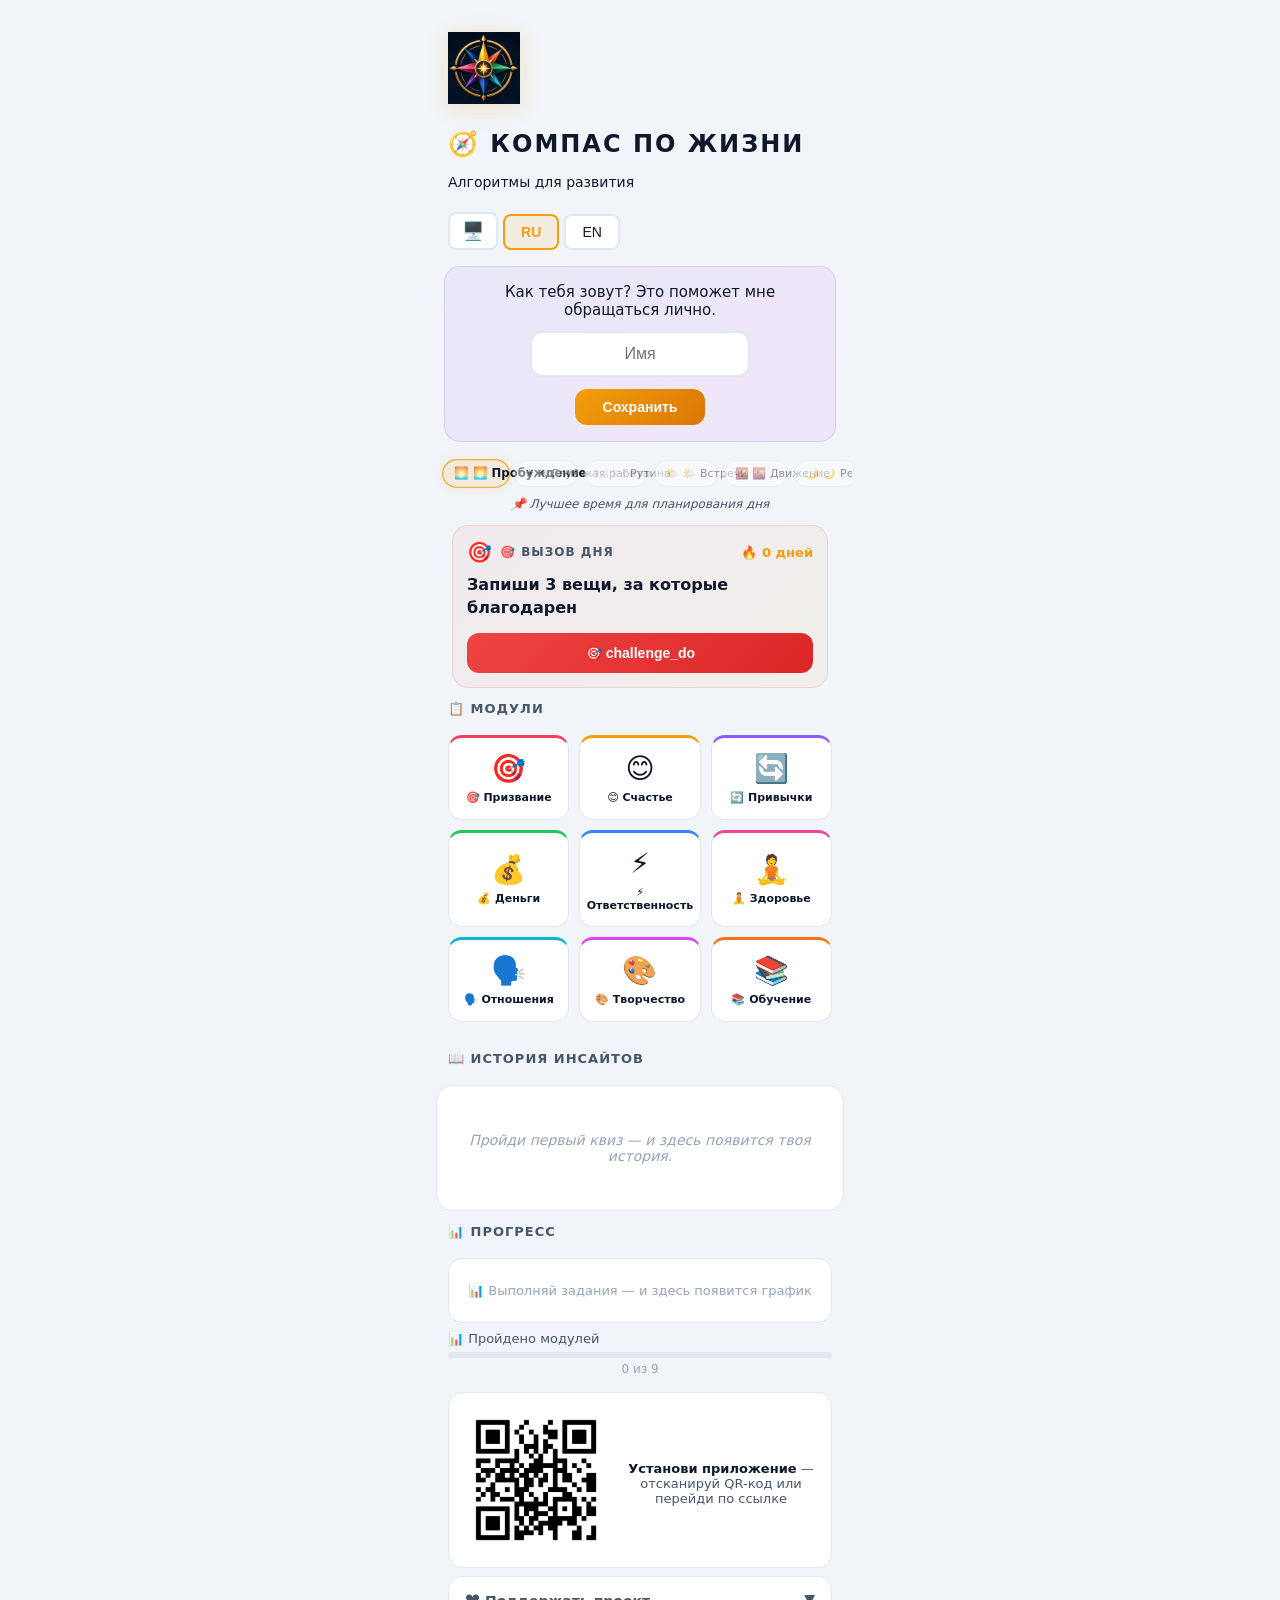
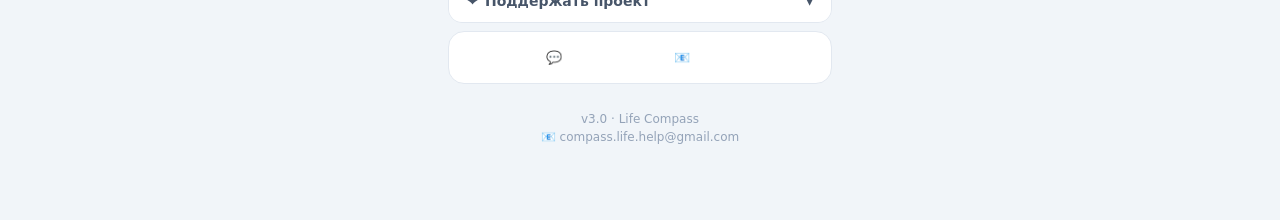
==== commit e7424e10: "🔥 refactor: централизация utils, унификация версий, исправление QR-кода, чистка стилей (v3.0)" ====
--- a/index.html
+++ b/index.html
@@ -336,9 +336,8 @@
 
       <!-- QR-КОМПАКТ -->
       <div class="qr-compact" onclick="window.open('https://zimatoken.github.io/compass-life/', '_blank')">
-        <span class="qr-icon">📱</span>
-        <span class="qr-text"><strong>Установи приложение</strong> — отсканируй QR-код или перейди по ссылке</span>
-        <span class="qr-arrow">→</span>
+        <img src="assets/images/qr-code-compass.png" alt="QR-код для установки приложения" style="max-width:150px; display:block; margin:0 auto;">
+        <span class="qr-text" style="display:block; text-align:center; margin-top:8px;"><strong>Установи приложение</strong> — отсканируй QR-код или перейди по ссылке</span>
       </div>
 
       <!-- СПОЙЛЕР ПОДДЕРЖКИ -->
@@ -360,7 +359,7 @@
 
       <!-- Подвал -->
       <div class="footer">
-        <span data-i18n="footer_text">v3.2 · Life Compass</span>
+        <span data-i18n="footer_text">v3.0 · Life Compass</span>
         <span style="display:block;margin-top:4px;font-size:12px">📧 compass.life.help@gmail.com</span>
       </div>
     </div>
@@ -370,6 +369,7 @@
 
   <!-- ===== SCRIPTS ===== -->
   <script src="./core/locales.js"></script>
+  <script src="./core/utils.js"></script>
   <script src="./core/registry.js"></script>
   <script src="./core/theme.js"></script>
   <script src="./core/progressEngine.js"></script>
@@ -382,21 +382,7 @@
     (function() {
       'use strict';
 
-      // ===== 1. ОБНОВЛЕНИЕ ПЕРЕВОДОВ =====
-      function updateTranslations() {
-        const lang = window.currentLang || 'ru';
-        const texts = typeof LOCALES !== 'undefined' ? (LOCALES[lang] || LOCALES.ru) : {};
-        
-        document.querySelectorAll('[data-i18n]').forEach(el => {
-          const key = el.dataset.i18n;
-          if (texts[key] !== undefined && texts[key] !== null) {
-            el.textContent = texts[key];
-          }
-        });
-      }
-      window.updateTranslations = updateTranslations;
-
-      // ===== 2. TOGGLE SUPPORT =====
+      // ===== 1. TOGGLE SUPPORT =====
       window.toggleSupport = function(el) {
         const body = el.nextElementSibling;
         const isOpen = body.classList.contains('open');
@@ -470,13 +456,8 @@
       }
 
       // ===== 4. МЕТА-ТЕГ ТЕМЫ =====
-      function updateThemeColor() {
-        const meta = document.getElementById('themeColorMeta');
-        if (!meta) return;
-        meta.content = document.documentElement.getAttribute('data-theme') === 'dark' ? '#0c1220' : '#f1f5f9';
-      }
-      new MutationObserver(updateThemeColor).observe(document.documentElement, { attributes: true, attributeFilter: ['data-theme'] });
-      updateThemeColor();
+      new MutationObserver(window.updateThemeColor).observe(document.documentElement, { attributes: true, attributeFilter: ['data-theme'] });
+      window.updateThemeColor();
 
       // ===== 5. ЦИКЛ ДНЯ =====
       function renderDayCycle() {
@@ -600,7 +581,7 @@
         });
       }
 
-      console.log('✅ Index.html v3.2-FIX загружен');
+      console.log('✅ Index.html v3.0 загружен');
     })();
   </script>
 </body>
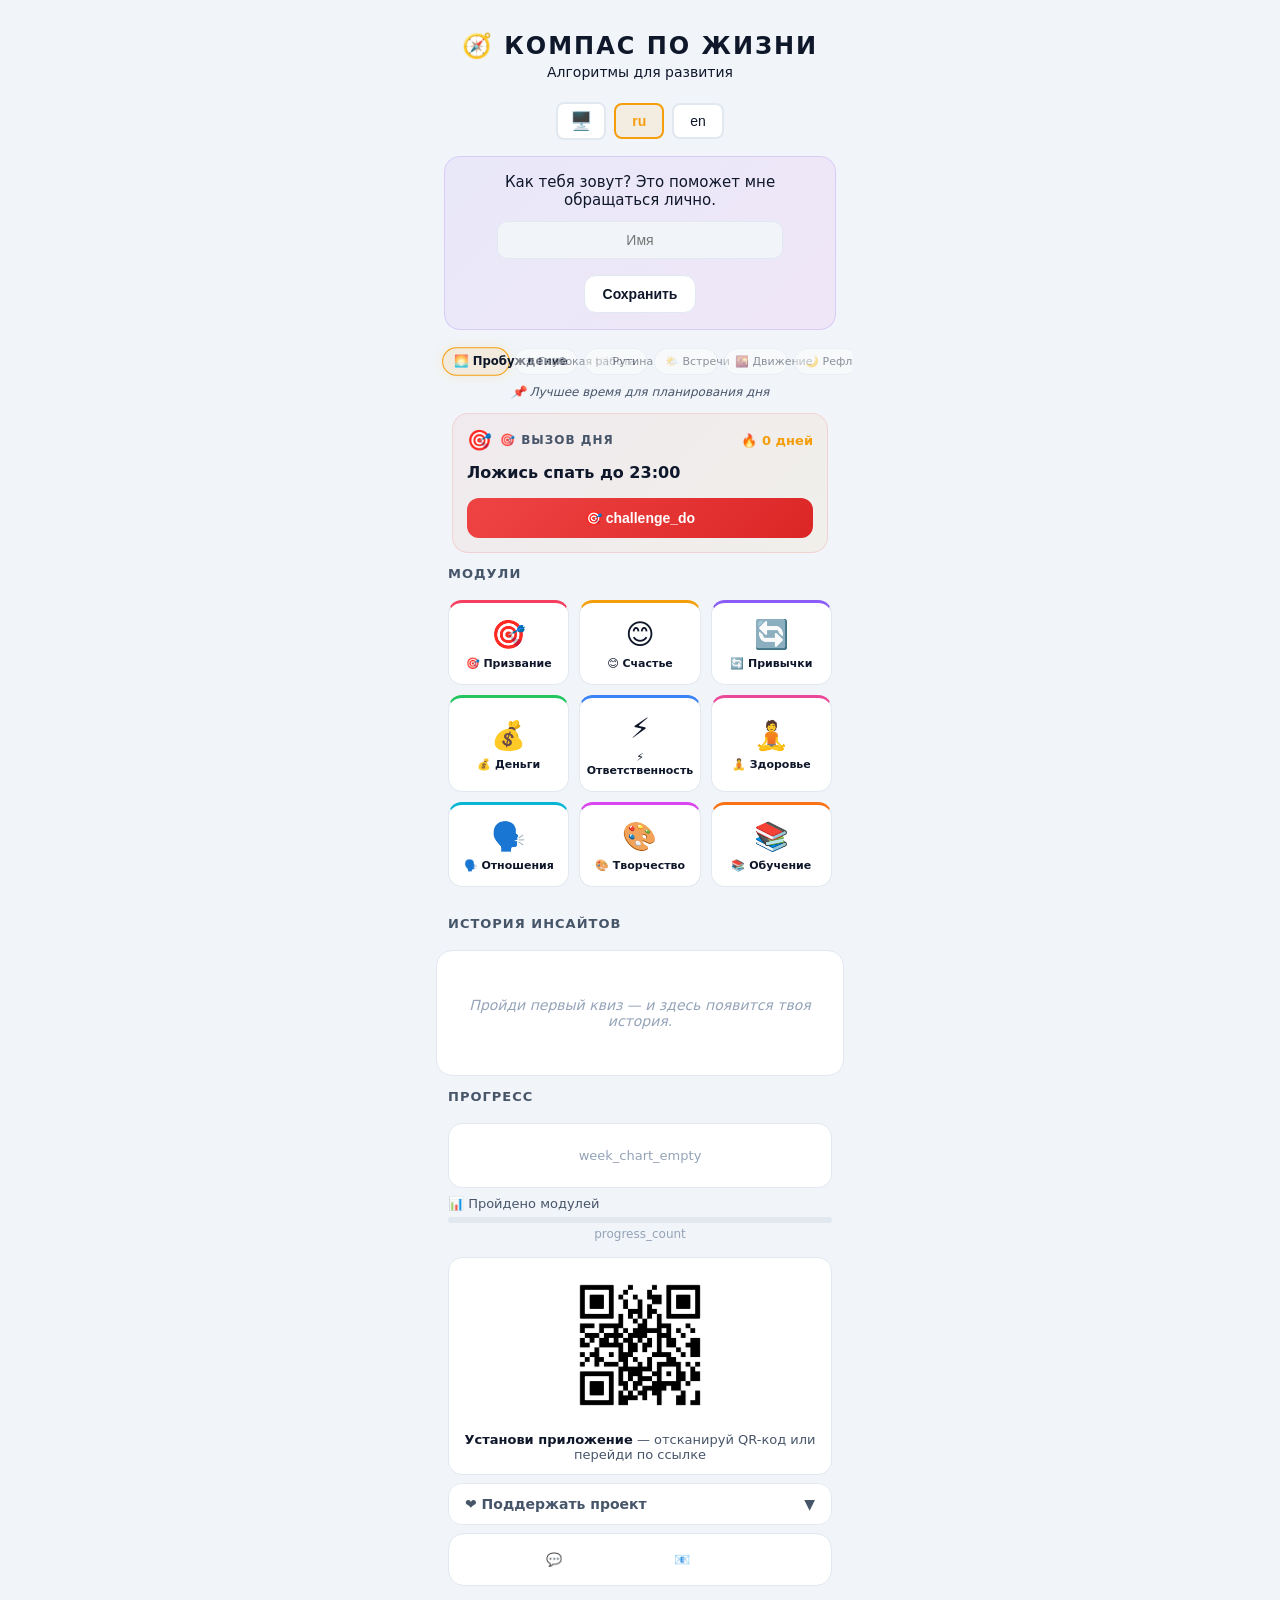
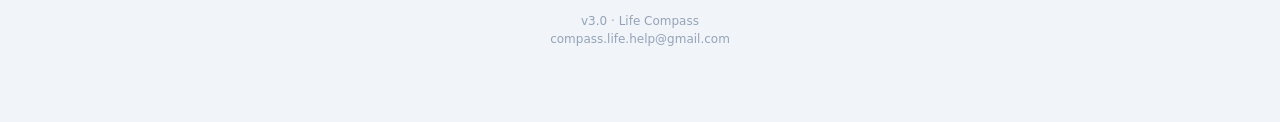
==== commit 0843daa1: "fix: исправление главной страницы – центрирование, локализация, QR-код, иконки" ====
--- a/index.html
+++ b/index.html
@@ -22,10 +22,13 @@
       border-radius: 14px;
       border: 1px solid var(--border);
       display: flex;
+      flex-direction: column;
       align-items: center;
+      justify-content: center;
       gap: 12px;
       cursor: pointer;
       transition: all 0.2s ease;
+      text-align: center;
     }
     .qr-compact:hover {
       border-color: var(--accent);
@@ -209,10 +212,22 @@
     .cycle-pill.active { opacity: 1; border-color: var(--accent); background: rgba(245,158,11,0.12); font-weight: 700; transform: scale(1.06); box-shadow: 0 0 12px rgba(245,158,11,0.15); }
     .cycle-hint { text-align: center; font-size: 12px; color: var(--text2); padding: 0 16px 6px; font-style: italic; min-height: 18px; }
 
-    /* ===== COMPASS LOGO ===== */
-    .compass-logo { font-size: 52px; line-height: 1; margin-bottom: 6px; filter: drop-shadow(0 4px 12px rgba(245,158,11,0.2)); }
-
-    /* ===== WEEK CHART ===== */
+    /* ===== COMPASS HEADER ===== */
+    .compass-header {
+      padding: 16px 16px 4px;
+      text-align: center;
+    }
+    .compass-header h1 { font-size: 24px; letter-spacing: 2px; margin: 0; }
+    .compass-header .subtitle { font-size: 14px; margin-top: 4px; }
+
+    /* ===== HEADER ACTIONS ===== */
+    .header-actions {
+      padding: 4px 16px 8px;
+      display: flex;
+      justify-content: center;
+      align-items: center;
+      gap: 8px;
+    }
     .week-chart-section { margin: 0 16px 8px; padding: 12px; background: var(--card); border-radius: 14px; border: 1px solid var(--border); text-align: center; }
     .week-chart-section h3 { margin: 0 0 10px; font-size: 13px; color: var(--text2); text-transform: uppercase; letter-spacing: 1px; }
 
@@ -225,12 +240,33 @@
     .progress-section { padding: 0 16px 8px; }
     .timeline-section { margin: 0 16px 8px; padding: 12px; }
     .challenge-card { margin: 8px 16px; padding: 14px; }
-    .name-prompt { margin: 8px 16px; padding: 16px; }
-    .personal-greeting { padding: 12px 16px 8px; }
+    .name-prompt { margin: 8px 16px; padding: 16px; text-align: center; }
+    .name-input {
+      width: 80%;
+      max-width: 320px;
+      padding: 10px 12px;
+      border-radius: 10px;
+      border: 1px solid var(--border);
+      background: var(--bg);
+      color: var(--text);
+      display: block;
+      margin: 8px auto;
+      font-size: 14px;
+      box-sizing: border-box;
+    }
+    .name-btn {
+      display: inline-block;
+      margin: 8px auto 0;
+      padding: 10px 18px;
+      border-radius: 12px;
+      border: 1px solid var(--border);
+      background: var(--card);
+      color: var(--text);
+      cursor: pointer;
+      font-weight: 700;
+    }
+    .personal-greeting { padding: 12px 16px 8px; text-align: center; }
     .header-actions { padding: 4px 16px 8px; }
-    .compass-header { padding: 16px 16px 4px; }
-    .compass-header h1 { font-size: 24px; letter-spacing: 2px; }
-    .compass-header .subtitle { font-size: 14px; margin-top: 4px; }
 
     /* ===== ACTIVE LANG ===== */
     .lang-btn.active { border-color: var(--accent); color: var(--accent); font-weight: 600; background: rgba(245,158,11,0.08); }
@@ -241,8 +277,7 @@
     <div class="screen active" id="screen-home">
       <!-- Шапка -->
       <div class="compass-header">
-        <img src="./assets/icons/icon-192.png" alt="Компас" class="compass-logo" width="72" height="72">
-        <h1 data-i18n="app_title">КОМПАС ПО ЖИЗНИ</h1>
+        <h1 data-i18n="app_title">🧭 КОМПАС ПО ЖИЗНИ</h1>
         <p class="subtitle" data-i18n="app_subtitle">Алгоритмы для развития</p>
       </div>
 
@@ -265,7 +300,7 @@
 
       <!-- Модули -->
       <div class="home-section">
-        <p class="home-section-title" data-i18n="modules_title">📋 Модули</p>
+        <p class="home-section-title" data-i18n="modules_title">Модули</p>
         <div class="mod-grid">
           <a href="./modules/purpose/index.html" class="mod-card" data-module="purpose">
             <span class="icon">🎯</span>
@@ -317,33 +352,35 @@
 
       <!-- Timeline -->
       <div class="home-section">
-        <p class="home-section-title" data-i18n="timeline_title">📖 История инсайтов</p>
+        <p class="home-section-title" data-i18n="timeline_title">История инсайтов</p>
         <div id="timelineContainer" class="timeline-section"></div>
       </div>
 
       <!-- График -->
       <div class="home-section">
-        <p class="home-section-title" data-i18n="week_chart_title">📊 Прогресс</p>
+        <p class="home-section-title" data-i18n="week_chart_title">Прогресс</p>
         <div class="week-chart-section"><div id="weekChart"></div></div>
       </div>
 
       <!-- Прогресс модулей -->
       <div class="progress-section">
-        <p data-i18n="progress_modules">📊 Пройдено модулей</p>
+        <p data-i18n="progress_modules">Пройдено модулей</p>
         <div class="progress-bar-wrap"><div class="progress-bar-fill" id="moduleProgress"></div></div>
-        <div class="progress-text"><span id="progressText">0 из 9</span></div>
-      </div>
-
-      <!-- QR-КОМПАКТ -->
+        <div class="progress-text"><span id="progressText" data-i18n="progress_count">0 из 9</span></div>
+      </div>
+
+      <!-- QR-КОМПАКТ (всегда виден) -->
       <div class="qr-compact" onclick="window.open('https://zimatoken.github.io/compass-life/', '_blank')">
-        <img src="assets/images/qr-code-compass.png" alt="QR-код для установки приложения" style="max-width:150px; display:block; margin:0 auto;">
-        <span class="qr-text" style="display:block; text-align:center; margin-top:8px;"><strong>Установи приложение</strong> — отсканируй QR-код или перейди по ссылке</span>
+        <img src="./assets/images/qr-code-compass.png" alt="QR-код для установки приложения" data-i18n-alt="qr_alt" style="max-width:150px; display:block; margin:0 auto;">
+        <span class="qr-text" style="display:block; text-align:center;">
+          <strong data-i18n="qr_install_title">Установи приложение</strong><span data-i18n="qr_install_desc"> — отсканируй QR-код или перейди по ссылке</span>
+        </span>
       </div>
 
       <!-- СПОЙЛЕР ПОДДЕРЖКИ -->
       <div class="support-spoiler">
         <div class="spoiler-header" onclick="toggleSupport(this)">
-          <span><span class="spoiler-icon">❤️</span> Поддержать проект</span>
+          <span data-i18n="support_spoiler_title">❤️ Поддержать проект</span>
           <span>▼</span>
         </div>
         <div class="spoiler-body" id="supportBody"></div>
@@ -360,7 +397,7 @@
       <!-- Подвал -->
       <div class="footer">
         <span data-i18n="footer_text">v3.0 · Life Compass</span>
-        <span style="display:block;margin-top:4px;font-size:12px">📧 compass.life.help@gmail.com</span>
+        <span data-i18n="footer_email" style="display:block;margin-top:4px;font-size:12px">📧 compass.life.help@gmail.com</span>
       </div>
     </div>
   </div>
@@ -467,13 +504,13 @@
         const hint = document.getElementById('cycleHint');
         if (!bar) return;
         const slots = [
-          { key: 'awakening', h: [6,7,8], label: '🌅 ' + (t('day_cycle_awakening') || 'Пробуждение') },
-          { key: 'deep', h: [9,10,11], label: '☀️ ' + (t('day_cycle_deep') || 'Глубокая работа') },
-          { key: 'routine', h: [12,13], label: '🍽️ ' + (t('day_cycle_routine') || 'Рутина') },
-          { key: 'social', h: [14,15,16], label: '🌤️ ' + (t('day_cycle_social') || 'Встречи') },
-          { key: 'physical', h: [17,18], label: '🌇 ' + (t('day_cycle_physical') || 'Движение') },
-          { key: 'reflect', h: [19,20,21], label: '🌙 ' + (t('day_cycle_reflect') || 'Рефлексия') },
-          { key: 'rest', h: [22,23,0,1,2,3,4,5], label: '😴 ' + (t('day_cycle_rest') || 'Сон') }
+          { key: 'awakening', h: [6,7,8], label: t('day_cycle_awakening') || 'Пробуждение' },
+          { key: 'deep', h: [9,10,11], label: t('day_cycle_deep') || 'Глубокая работа' },
+          { key: 'routine', h: [12,13], label: t('day_cycle_routine') || 'Рутина' },
+          { key: 'social', h: [14,15,16], label: t('day_cycle_social') || 'Встречи' },
+          { key: 'physical', h: [17,18], label: t('day_cycle_physical') || 'Движение' },
+          { key: 'reflect', h: [19,20,21], label: t('day_cycle_reflect') || 'Рефлексия' },
+          { key: 'rest', h: [22,23,0,1,2,3,4,5], label: t('day_cycle_rest') || 'Сон' }
         ];
         const currentHour = new Date().getHours();
         bar.innerHTML = slots.map(s => `<div class="cycle-pill ${s.h.includes(currentHour) ? 'active' : ''}">${s.label}</div>`).join('');
@@ -489,7 +526,7 @@
         const fill = document.getElementById('moduleProgress');
         const text = document.getElementById('progressText');
         if (fill) fill.style.width = pct + '%';
-        if (text) text.textContent = profile.completed + ' из ' + profile.total;
+        if (text) text.textContent = t('progress_count', { completed: profile.completed, total: profile.total });
         const modules = ['purpose','happiness','habits','money','responsibility','health','relationships','creativity','learning'];
         for (const mod of modules) {
           const badge = document.getElementById('badge-' + mod);
@@ -520,23 +557,25 @@
             ProgressChart.renderMini('weekChart', weekData);
           } else {
             const chartEl = document.getElementById('weekChart');
-            if (chartEl) chartEl.innerHTML = '<p style="color:var(--text3);font-size:13px;padding:12px 0;margin:0;">📊 Выполняй задания — и здесь появится график</p>';
+            if (chartEl) chartEl.innerHTML = '<p style="color:var(--text3);font-size:13px;padding:12px 0;margin:0;">' + (t('week_chart_empty') || '') + '</p>';
           }
         }
         if (typeof FollowUpEngine !== 'undefined' && typeof FollowUpEngine.checkAndShow === 'function') {
           setTimeout(() => FollowUpEngine.checkAndShow(), 1000);
         }
         if (typeof updateDailyTaskUI === 'function') updateDailyTaskUI();
+        if (typeof updateTranslations === 'function') updateTranslations();
+        updateModuleProgress();
       }
 
       if (document.readyState === 'loading') {
         document.addEventListener('DOMContentLoaded', () => {
+          if (typeof setLang === 'function') setLang(window.currentLang || 'ru');
           setTimeout(initApp, 100);
-          setTimeout(updateTranslations, 150);
         });
       } else {
+        if (typeof setLang === 'function') setLang(window.currentLang || 'ru');
         setTimeout(initApp, 100);
-        setTimeout(updateTranslations, 150);
       }
 
       // ===== 8. СМЕНА ЯЗЫКА =====
@@ -544,7 +583,6 @@
       if (originalSetLang) {
         window.setLang = function(lang) {
           originalSetLang(lang);
-          updateTranslations();
           renderDayCycle();
           updateModuleProgress();
           if (typeof renderPersonalGreeting === 'function') {
@@ -557,6 +595,11 @@
           if (typeof InsightTimeline !== 'undefined' && typeof InsightTimeline.render === 'function') {
             InsightTimeline.render('timelineContainer');
           }
+          const chartEl = document.getElementById('weekChart');
+          if (chartEl && chartEl.querySelector('p') && !chartEl.querySelector('svg, canvas')) {
+            chartEl.innerHTML = '<p style="color:var(--text3);font-size:13px;padding:12px 0;margin:0;">' + (t('week_chart_empty') || '') + '</p>';
+          }
+          if (typeof updateTranslations === 'function') updateTranslations();
         };
       }
 
